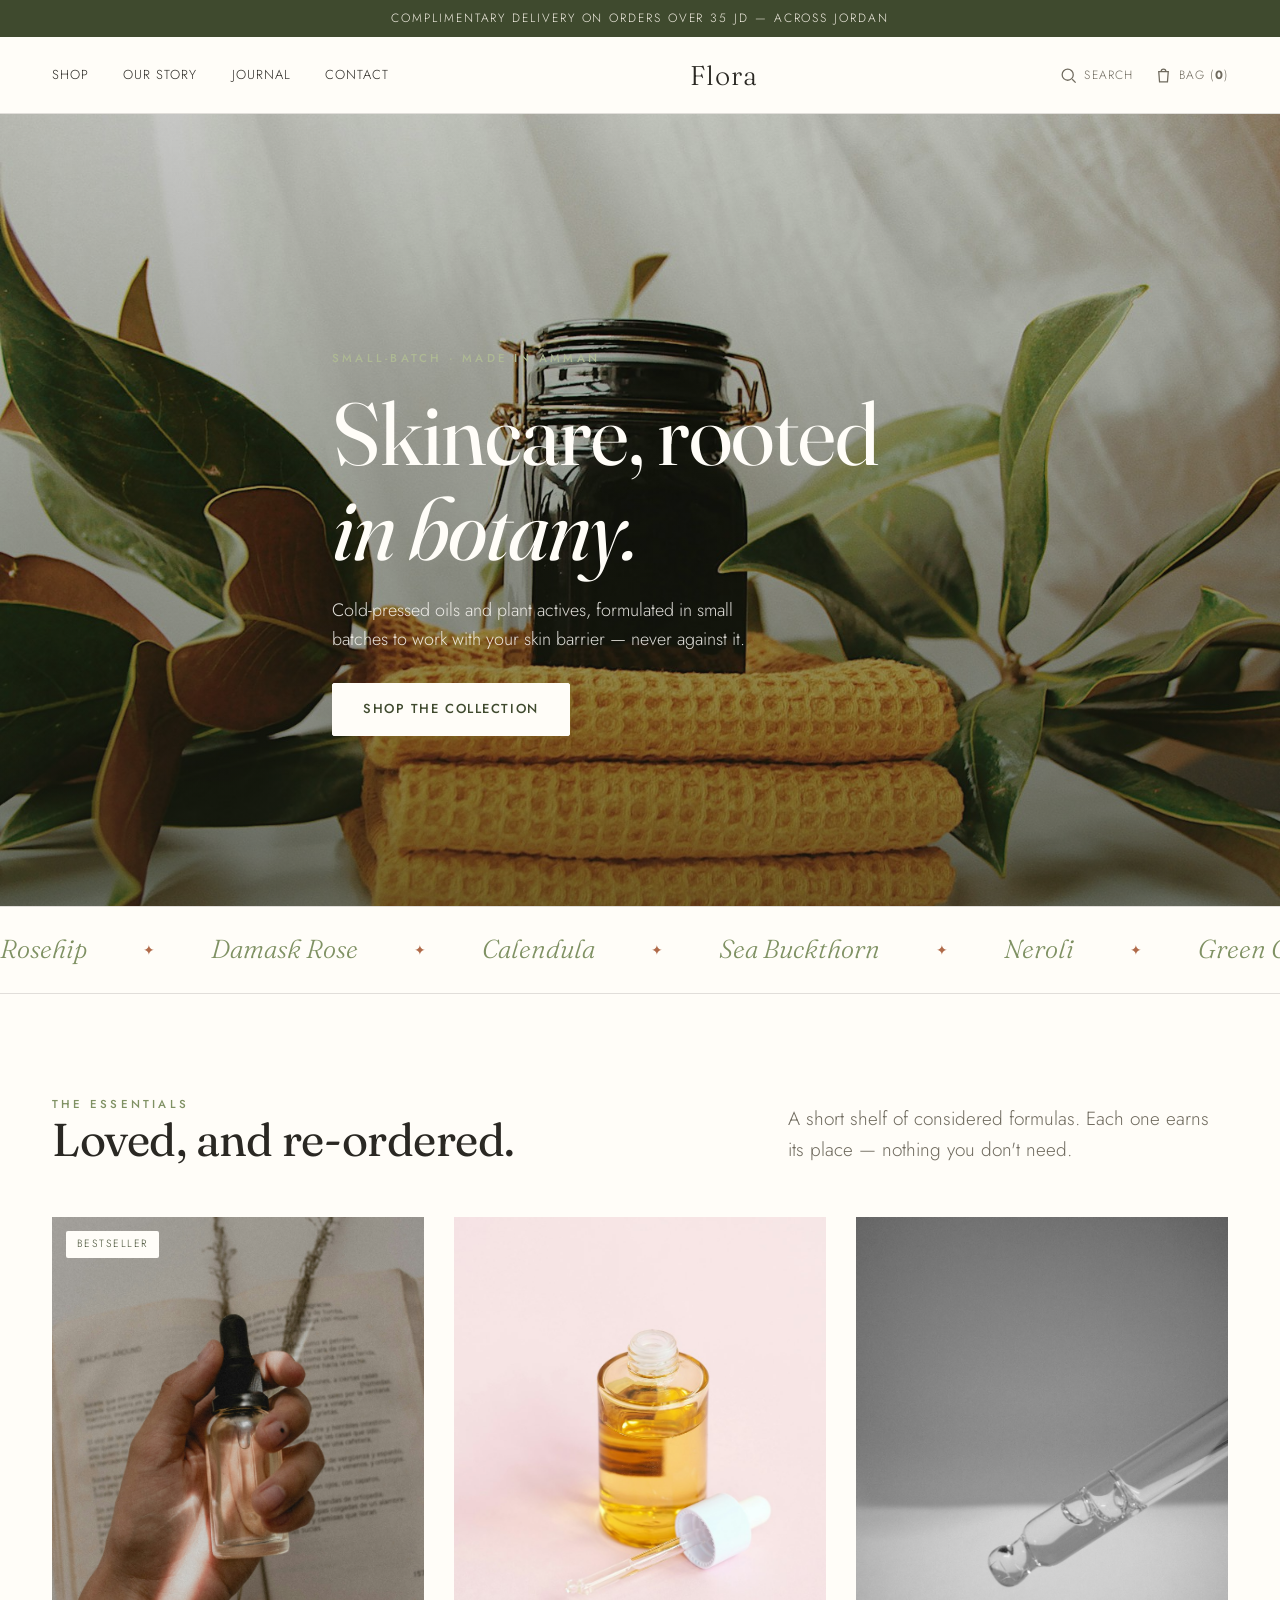
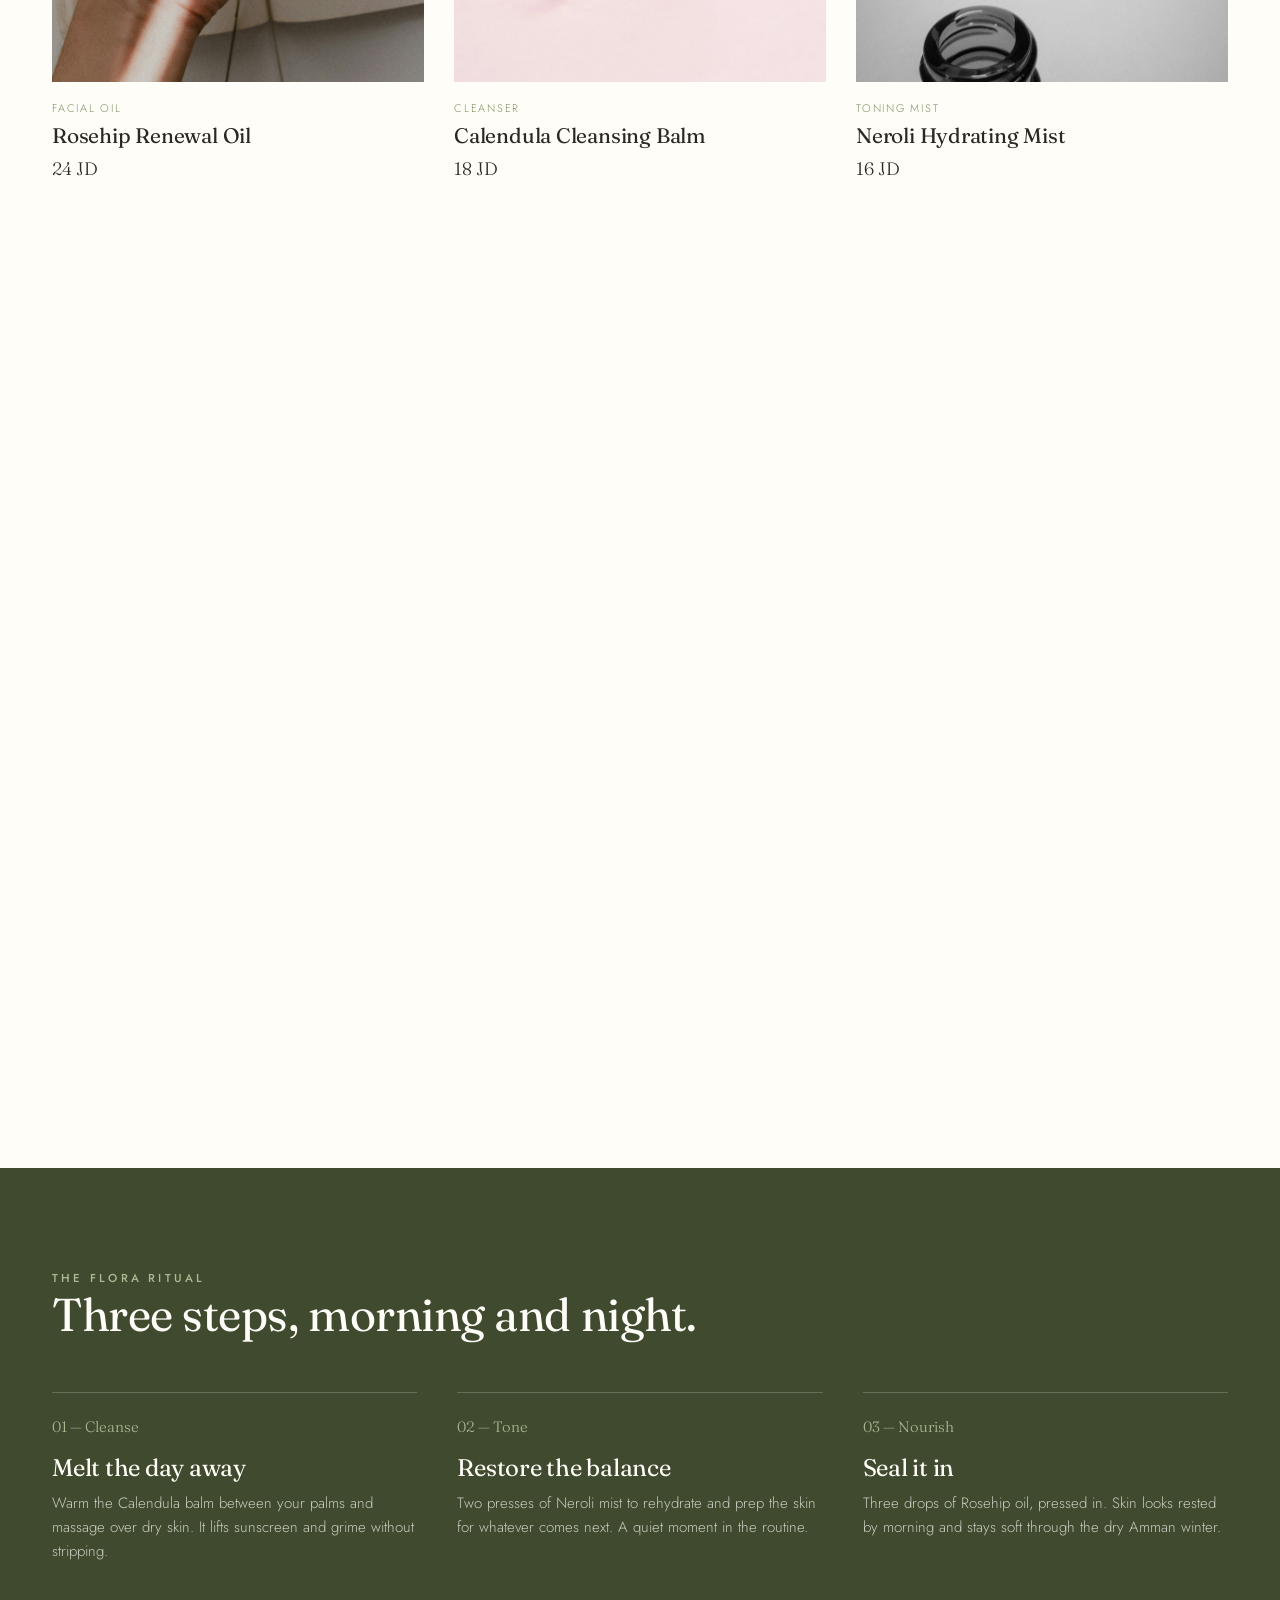
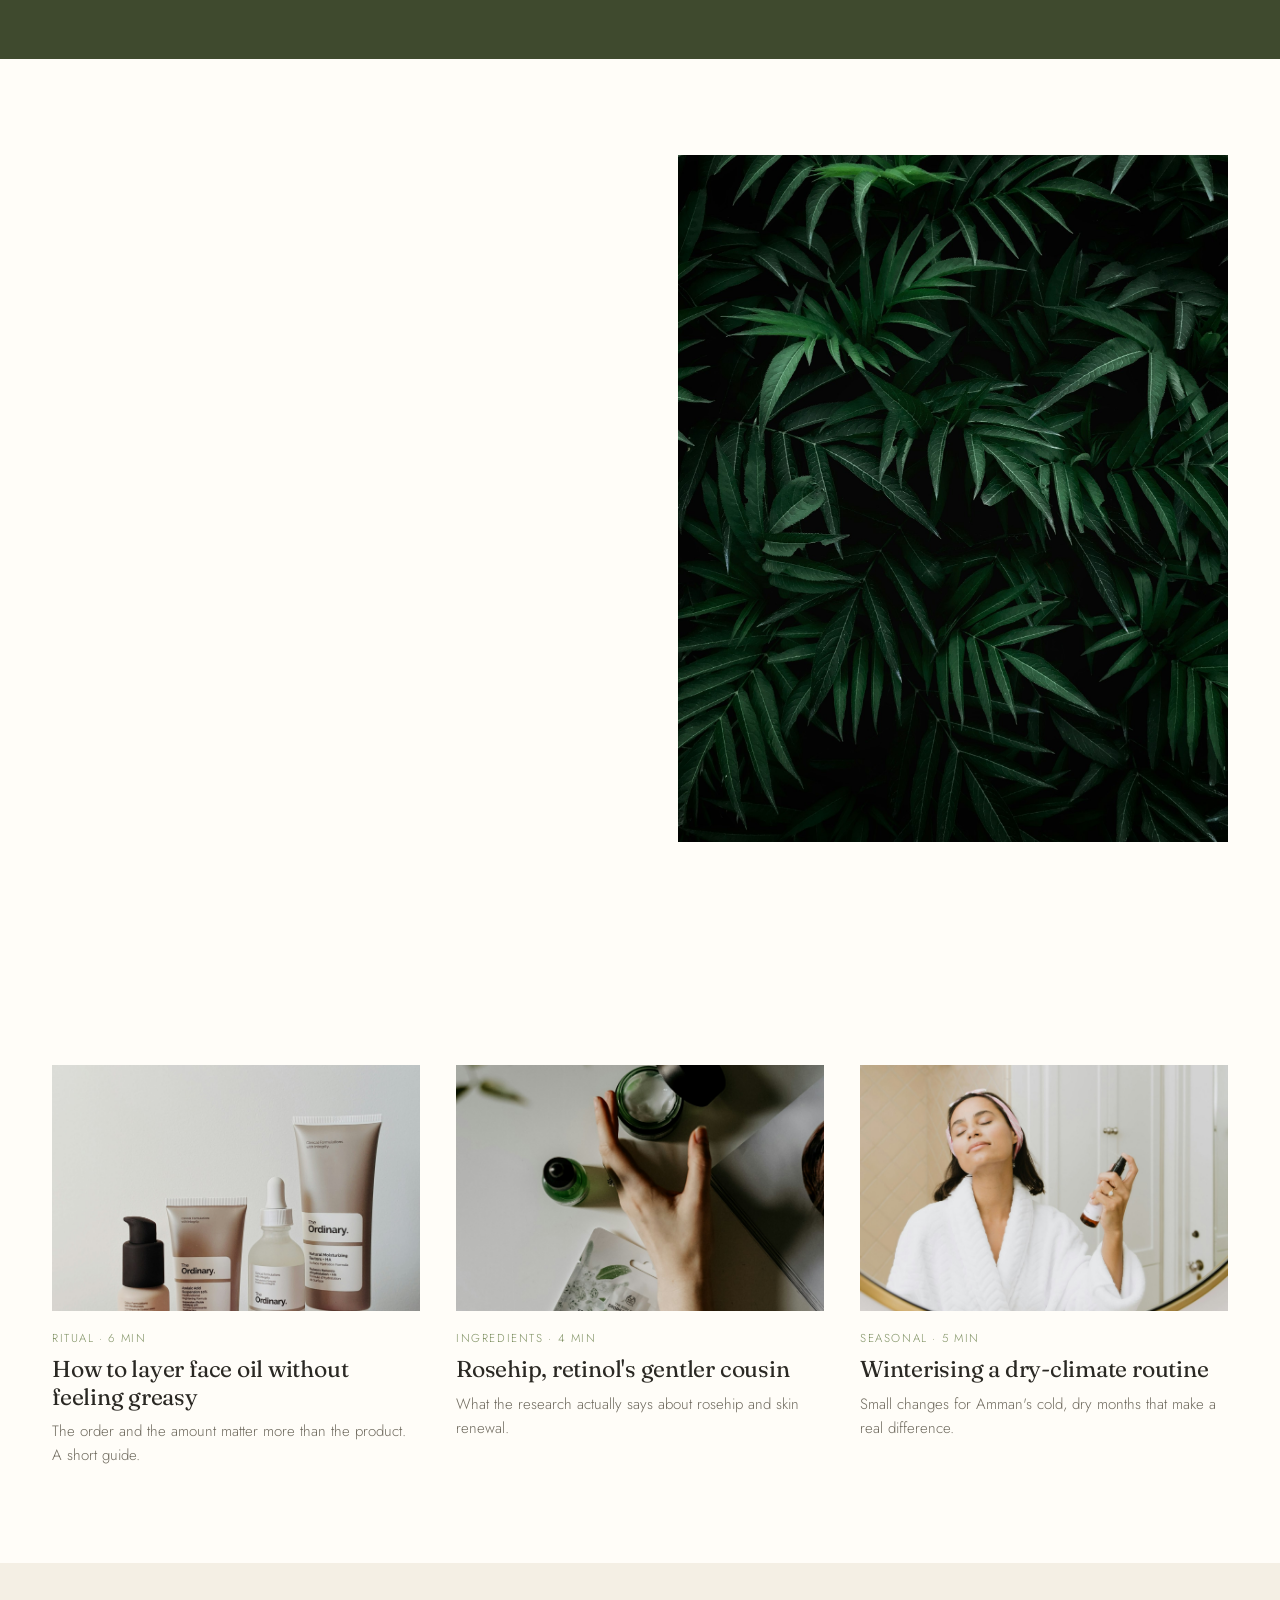
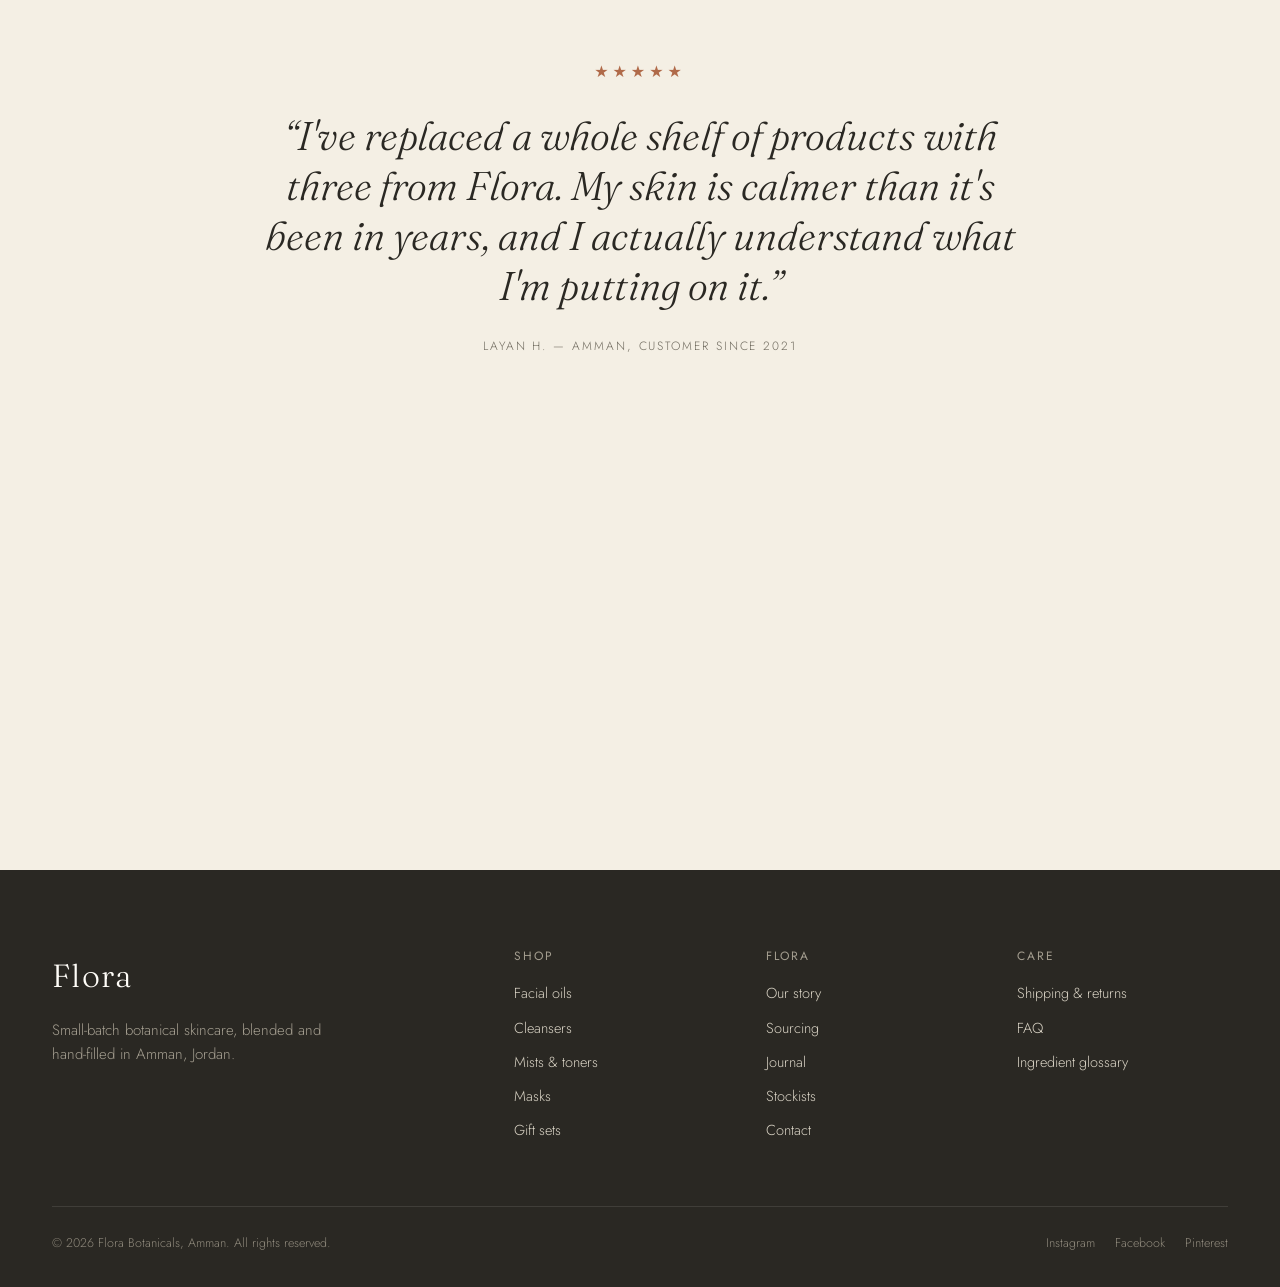
==== index.html @ 38a959c9 "Flora — botanical skincare storefront Home, shop, story, journal and contact. Static site, no build " ====
<!DOCTYPE html>
<html lang="en">
<head>
<meta charset="UTF-8">
<meta name="viewport" content="width=device-width, initial-scale=1.0">
<title>Flora — Botanical Skincare, Made in Amman</title>
<meta name="description" content="Flora is a small-batch botanical skincare house in Amman. Cold-pressed oils, plant actives, and formulas that respect the skin barrier.">
<meta property="og:title" content="Flora — Botanical Skincare">
<meta property="og:description" content="Small-batch botanical skincare, made in Amman.">
<meta property="og:image" content="assets/img/hero-1.jpg">
<meta name="theme-color" content="#3f4a2e">
<link rel="icon" href="assets/favicon.svg" type="image/svg+xml">
<link rel="preconnect" href="https://fonts.googleapis.com">
<link rel="preconnect" href="https://fonts.gstatic.com" crossorigin>
<link href="https://fonts.googleapis.com/css2?family=Fraunces:ital,opsz,wght@0,9..144,400;0,9..144,500;1,9..144,400&family=Jost:wght@300;400;500&display=swap" rel="stylesheet">
<link rel="stylesheet" href="assets/css/style.css">
</head>
<body>
<div class="topbar">Complimentary delivery on orders over 35 JD — across Jordan</div>
<header>
  <div class="wrap nav">
    <button class="burger" aria-label="Menu"><span></span><span></span><span></span></button>
    <nav class="nav-links">
      <a href="shop.html">Shop</a>
      <a href="story.html">Our Story</a>
      <a href="journal.html">Journal</a>
      <a href="contact.html">Contact</a>
    </nav>
    <a href="index.html" class="brand-word">Flora</a>
    <div class="nav-right">
      <span class="nav-icon"><svg viewBox="0 0 24 24" fill="none" stroke="currentColor" stroke-width="1.6"><circle cx="11" cy="11" r="7"/><path d="M21 21l-4.3-4.3"/></svg><span>Search</span></span>
      <a href="shop.html" class="nav-icon"><svg viewBox="0 0 24 24" fill="none" stroke="currentColor" stroke-width="1.6"><path d="M6 7h12l-1 13H7L6 7z"/><path d="M9 7a3 3 0 0 1 6 0"/></svg><span>Bag (<b data-cart-count>0</b>)</span></a>
    </div>
  </div>
</header>

<!-- HERO -->
<section class="hero">
  <div class="hero-bg"><img src="assets/img/hero-1.jpg" alt="Flora botanical skincare"></div>
  <div class="wrap hero-in">
    <span class="eyebrow">Small-batch · Made in Amman</span>
    <h1>Skincare, rooted <span class="serif-i">in botany.</span></h1>
    <p>Cold-pressed oils and plant actives, formulated in small batches to work with your skin barrier — never against it.</p>
    <a href="shop.html" class="btn">Shop the collection</a>
  </div>
</section>

<!-- INGREDIENT TICKER -->
<div class="ticker" aria-hidden="true">
  <div class="ticker-in">
    <span>Rosehip</span><span>Damask Rose</span><span>Calendula</span><span>Sea Buckthorn</span><span>Neroli</span><span>Green Clay</span><span>Prickly Pear</span>
    <span>Rosehip</span><span>Damask Rose</span><span>Calendula</span><span>Sea Buckthorn</span><span>Neroli</span><span>Green Clay</span><span>Prickly Pear</span>
  </div>
</div>

<!-- BESTSELLERS -->
<section>
  <div class="wrap">
    <div class="sec-head">
      <div>
        <span class="eyebrow" data-r>The essentials</span>
        <h2 data-r>Loved, and re-ordered.</h2>
      </div>
      <p class="lede" data-r>A short shelf of considered formulas. Each one earns its place — nothing you don't need.</p>
    </div>
    <div class="prod-grid">
      <article class="prod" data-cat="oils" data-r>
        <div class="prod-media"><span class="prod-tag">Bestseller</span><img src="assets/img/prod-1.jpg" alt="Rosehip Renewal Facial Oil"></div>
        <div class="prod-cat">Facial Oil</div>
        <h3>Rosehip Renewal Oil</h3>
        <div class="prod-foot"><span class="prod-price">24 JD</span><span class="prod-add" data-add>Add to bag</span></div>
      </article>
      <article class="prod" data-cat="cleansers" data-r>
        <div class="prod-media"><img src="assets/img/prod-2.jpg" alt="Calendula Cleansing Balm"></div>
        <div class="prod-cat">Cleanser</div>
        <h3>Calendula Cleansing Balm</h3>
        <div class="prod-foot"><span class="prod-price">18 JD</span><span class="prod-add" data-add>Add to bag</span></div>
      </article>
      <article class="prod" data-cat="mists" data-r>
        <div class="prod-media"><img src="assets/img/prod-3.jpg" alt="Neroli Hydrating Mist"></div>
        <div class="prod-cat">Toning Mist</div>
        <h3>Neroli Hydrating Mist</h3>
        <div class="prod-foot"><span class="prod-price">16 JD</span><span class="prod-add" data-add>Add to bag</span></div>
      </article>
    </div>
    <div style="text-align:center;margin-top:52px" data-r><a href="shop.html" class="btn btn-ghost">View all products</a></div>
  </div>
</section>

<!-- SPLIT: philosophy -->
<section style="padding-top:0">
  <div class="wrap split">
    <div class="split-media" data-r><img src="assets/img/botanical-1.jpg" alt="Botanical ingredients"></div>
    <div class="split-copy" data-r>
      <span class="eyebrow">Why Flora</span>
      <h2>Fewer ingredients, <span class="serif-i">chosen well.</span></h2>
      <p>We started Flora in a small studio in Jabal Al Weibdeh, frustrated by shelves of products that promised everything and respected nothing. Our formulas are short by design: cold-pressed carrier oils, botanical extracts, and actives at levels that actually do the work.</p>
      <p>Everything is blended in batches of a few hundred, hand-filled, and dated. No fillers, no synthetic fragrance, no claims we can't stand behind.</p>
      <a href="story.html" class="link-underline">Read our story</a>
    </div>
  </div>
</section>

<!-- RITUAL BAND -->
<section class="band">
  <div class="wrap">
    <div class="sec-head" style="margin-bottom:16px">
      <div><span class="eyebrow" data-r>The Flora ritual</span><h2 data-r style="color:var(--paper)">Three steps, morning and night.</h2></div>
    </div>
    <div class="steps">
      <div class="step" data-r><div class="num">01 — Cleanse</div><h3>Melt the day away</h3><p>Warm the Calendula balm between your palms and massage over dry skin. It lifts sunscreen and grime without stripping.</p></div>
      <div class="step" data-r><div class="num">02 — Tone</div><h3>Restore the balance</h3><p>Two presses of Neroli mist to rehydrate and prep the skin for whatever comes next. A quiet moment in the routine.</p></div>
      <div class="step" data-r><div class="num">03 — Nourish</div><h3>Seal it in</h3><p>Three drops of Rosehip oil, pressed in. Skin looks rested by morning and stays soft through the dry Amman winter.</p></div>
    </div>
  </div>
</section>

<!-- SPLIT reverse: sourcing -->
<section>
  <div class="wrap split reverse">
    <div class="split-media" data-r><img src="assets/img/botanical-2.jpg" alt="Sourcing botanicals"></div>
    <div class="split-copy" data-r>
      <span class="eyebrow">Sourcing</span>
      <h2>Grown close <span class="serif-i">to home.</span></h2>
      <p>Where we can, we source from the region — Damask rose distilled near the Jordan Valley, olive oil pressed an hour north, prickly pear from small growers we know by name. It travels less, and it shows in the freshness.</p>
      <p>What we can't grow here, we buy from suppliers who share their harvest dates and certificates. Traceability isn't a marketing line for us; it's how we keep quality honest.</p>
      <a href="story.html" class="link-underline">Our sourcing standards</a>
    </div>
  </div>
</section>

<!-- JOURNAL -->
<section style="padding-top:0">
  <div class="wrap">
    <div class="sec-head">
      <div><span class="eyebrow" data-r>Journal</span><h2 data-r>Notes on skin & season</h2></div>
      <a href="journal.html" class="link-underline" data-r>All journal entries</a>
    </div>
    <div class="jgrid">
      <a href="journal.html" class="jcard" data-r><div class="jmedia"><img src="assets/img/journal-1.jpg" alt=""></div><div class="jmeta">Ritual · 6 min</div><h3>How to layer face oil without feeling greasy</h3><p>The order and the amount matter more than the product. A short guide.</p></a>
      <a href="journal.html" class="jcard" data-r><div class="jmedia"><img src="assets/img/journal-2.jpg" alt=""></div><div class="jmeta">Ingredients · 4 min</div><h3>Rosehip, retinol's gentler cousin</h3><p>What the research actually says about rosehip and skin renewal.</p></a>
      <a href="journal.html" class="jcard" data-r><div class="jmedia"><img src="assets/img/journal-3.jpg" alt=""></div><div class="jmeta">Seasonal · 5 min</div><h3>Winterising a dry-climate routine</h3><p>Small changes for Amman's cold, dry months that make a real difference.</p></a>
    </div>
  </div>
</section>

<!-- TESTIMONIAL -->
<section class="band" style="background:var(--cream);color:var(--ink)">
  <div class="wrap quote">
    <div class="stars">★★★★★</div>
    <blockquote>“I've replaced a whole shelf of products with three from Flora. My skin is calmer than it's been in years, and I actually understand what I'm putting on it.”</blockquote>
    <cite>Layan H. — Amman, customer since 2021</cite>
  </div>
</section>

<!-- NEWSLETTER -->
<section class="news">
  <div class="wrap">
    <span class="eyebrow" data-r>The list</span>
    <h2 data-r>Ten percent off your first order</h2>
    <p data-r>Join for early access to new batches, seasonal notes, and the occasional restock alert. No noise.</p>
    <form data-form data-r>
      <input type="email" placeholder="Your email address" required>
      <button class="btn" type="submit">Subscribe</button>
      <p data-note style="display:none;color:var(--sage);width:100%;margin-top:12px">Thank you — your code is on its way.</p>
    </form>
  </div>
</section>

<footer>
  <div class="wrap">
    <div class="foot-top">
      <div class="foot-brand">
        <span class="brand-word">Flora</span>
        <p>Small-batch botanical skincare, blended and hand-filled in Amman, Jordan.</p>
      </div>
      <div class="foot-col">
        <h4>Shop</h4>
        <a href="shop.html">Facial oils</a><a href="shop.html">Cleansers</a><a href="shop.html">Mists & toners</a><a href="shop.html">Masks</a><a href="shop.html">Gift sets</a>
      </div>
      <div class="foot-col">
        <h4>Flora</h4>
        <a href="story.html">Our story</a><a href="story.html">Sourcing</a><a href="journal.html">Journal</a><a href="contact.html">Stockists</a><a href="contact.html">Contact</a>
      </div>
      <div class="foot-col">
        <h4>Care</h4>
        <a href="contact.html">Shipping & returns</a><a href="contact.html">FAQ</a><a href="contact.html">Ingredient glossary</a>
      </div>
    </div>
    <div class="foot-bottom">
      <span>© <span data-year>2026</span> Flora Botanicals, Amman. All rights reserved.</span>
      <div class="socials"><a href="#">Instagram</a><a href="#">Facebook</a><a href="#">Pinterest</a></div>
    </div>
  </div>
</footer>
<script src="assets/js/main.js"></script>
</body>
</html>
---- assets/css/style.css ----
/* Flora — botanical skincare. Design system. */
:root{
  --paper:#fffdf8; --cream:#f4efe4; --sand:#ece4d3;
  --olive:#3f4a2e; --sage:#7f9163; --sage-soft:#aeb994;
  --clay:#b06a49; --ink:#2a2823; --muted:#6f6a5e; --line:rgba(42,40,35,.14);
  --serif:"Fraunces",Georgia,serif; --sans:"Jost",system-ui,sans-serif;
  --wrap:1240px; --ease:cubic-bezier(.22,1,.36,1);
}
*{margin:0;padding:0;box-sizing:border-box}
html{scroll-behavior:smooth}
body{font-family:var(--sans);background:var(--paper);color:var(--ink);line-height:1.6;font-weight:300;-webkit-font-smoothing:antialiased}
img{display:block;max-width:100%}
a{color:inherit;text-decoration:none}
.wrap{max-width:var(--wrap);margin:0 auto;padding:0 32px}
h1,h2,h3,h4{font-family:var(--serif);font-weight:400;line-height:1.08;letter-spacing:-.01em}
.serif-i{font-style:italic}
.eyebrow{font-family:var(--sans);font-size:11.5px;letter-spacing:.28em;text-transform:uppercase;color:var(--sage);font-weight:500}
.lede{font-size:19px;color:var(--muted);font-weight:300;max-width:56ch}

/* buttons */
.btn{display:inline-flex;align-items:center;gap:9px;font-family:var(--sans);font-size:13px;letter-spacing:.12em;text-transform:uppercase;font-weight:500;padding:15px 30px;border-radius:2px;border:1px solid var(--olive);background:var(--olive);color:var(--paper);cursor:pointer;transition:.4s var(--ease)}
.btn:hover{background:transparent;color:var(--olive)}
.btn-ghost{background:transparent;color:var(--olive)}
.btn-ghost:hover{background:var(--olive);color:var(--paper)}
.link-underline{position:relative;font-size:13px;letter-spacing:.1em;text-transform:uppercase;padding-bottom:3px}
.link-underline::after{content:"";position:absolute;left:0;bottom:0;width:100%;height:1px;background:currentColor;transform:scaleX(0);transform-origin:right;transition:transform .4s var(--ease)}
.link-underline:hover::after{transform:scaleX(1);transform-origin:left}

/* announcement + header */
.topbar{background:var(--olive);color:var(--cream);text-align:center;font-size:12px;letter-spacing:.16em;text-transform:uppercase;padding:9px 16px}
header{position:sticky;top:0;z-index:50;background:rgba(255,253,248,.9);backdrop-filter:blur(10px);border-bottom:1px solid var(--line)}
.nav{display:flex;align-items:center;justify-content:space-between;height:76px}
.nav-links{display:flex;gap:34px}
.nav-links a{font-size:13px;letter-spacing:.08em;text-transform:uppercase;color:var(--ink);position:relative;padding:4px 0}
.nav-links a::after{content:"";position:absolute;left:0;bottom:-2px;width:100%;height:1px;background:var(--olive);transform:scaleX(0);transform-origin:right;transition:transform .35s var(--ease)}
.nav-links a:hover::after,.nav-links a.active::after{transform:scaleX(1);transform-origin:left}
.brand-word{font-family:var(--serif);font-size:27px;letter-spacing:.04em}
.nav-right{display:flex;align-items:center;gap:20px}
.nav-icon{display:flex;align-items:center;gap:6px;font-size:12px;letter-spacing:.1em;text-transform:uppercase;color:var(--muted)}
.nav-icon svg{width:19px;height:19px}
.burger{display:none;flex-direction:column;gap:5px;background:none;border:none;cursor:pointer;padding:6px}
.burger span{width:24px;height:1.5px;background:var(--ink);transition:.3s}

/* hero */
.hero{position:relative;min-height:88vh;display:flex;align-items:flex-end;overflow:hidden}
.hero-bg{position:absolute;inset:0}
.hero-bg img{width:100%;height:100%;object-fit:cover}
.hero-bg::after{content:"";position:absolute;inset:0;background:linear-gradient(180deg,rgba(30,34,20,.15),rgba(30,34,20,.55))}
.hero-in{position:relative;z-index:2;color:var(--paper);padding-bottom:74px;max-width:680px}
.hero-in .eyebrow{color:var(--sage-soft)}
.hero h1{font-size:clamp(46px,7vw,88px);color:var(--paper);margin:16px 0 20px}
.hero p{font-size:18px;color:rgba(255,253,248,.86);max-width:46ch;margin-bottom:30px;font-weight:300}
.hero .btn{border-color:var(--paper);background:var(--paper);color:var(--olive)}
.hero .btn:hover{background:transparent;color:var(--paper)}

/* section frame */
section{padding:96px 0}
.sec-head{display:flex;justify-content:space-between;align-items:flex-end;gap:24px;margin-bottom:52px;flex-wrap:wrap}
.sec-head h2{font-size:clamp(30px,4vw,46px)}
.sec-head p{max-width:40ch}

/* product grid */
.prod-grid{display:grid;grid-template-columns:repeat(3,1fr);gap:34px 30px}
.prod{cursor:pointer}
.prod-media{position:relative;aspect-ratio:4/5;overflow:hidden;background:var(--cream);margin-bottom:18px}
.prod-media img{width:100%;height:100%;object-fit:cover;transition:transform 1.1s var(--ease)}
.prod:hover .prod-media img{transform:scale(1.06)}
.prod-tag{position:absolute;top:14px;left:14px;background:var(--paper);color:var(--olive);font-size:10.5px;letter-spacing:.14em;text-transform:uppercase;padding:5px 11px;border-radius:2px}
.prod-cat{font-size:11px;letter-spacing:.16em;text-transform:uppercase;color:var(--sage);margin-bottom:6px}
.prod h3{font-size:21px;margin-bottom:4px}
.prod-foot{display:flex;justify-content:space-between;align-items:center;margin-top:9px}
.prod-price{font-family:var(--serif);font-size:18px}
.prod-add{font-size:11.5px;letter-spacing:.12em;text-transform:uppercase;color:var(--olive);border-bottom:1px solid var(--olive);padding-bottom:2px;opacity:0;transform:translateY(4px);transition:.4s var(--ease)}
.prod:hover .prod-add{opacity:1;transform:none}

/* split feature */
.split{display:grid;grid-template-columns:1fr 1fr;align-items:center;gap:76px}
.split.reverse .split-media{order:2}
.split-media{aspect-ratio:4/5;overflow:hidden;background:var(--cream)}
.split-media img{width:100%;height:100%;object-fit:cover}
.split-copy h2{font-size:clamp(30px,4vw,48px);margin:18px 0 22px}
.split-copy p{color:var(--muted);margin-bottom:18px}
.split-copy .btn{margin-top:14px}

/* ritual band */
.band{background:var(--olive);color:var(--cream)}
.band .eyebrow{color:var(--sage-soft)}
.steps{display:grid;grid-template-columns:repeat(3,1fr);gap:40px;margin-top:52px}
.step{border-top:1px solid rgba(255,253,248,.2);padding-top:22px}
.step .num{font-family:var(--serif);font-size:15px;color:var(--sage-soft);margin-bottom:16px}
.step h3{font-size:24px;color:var(--paper);margin-bottom:10px}
.step p{color:rgba(255,253,248,.72);font-size:15px}

/* ingredient marquee */
.ticker{border-top:1px solid var(--line);border-bottom:1px solid var(--line);overflow:hidden;padding:22px 0}
.ticker-in{display:flex;gap:56px;white-space:nowrap;animation:scroll 34s linear infinite;width:max-content}
.ticker span{font-family:var(--serif);font-size:26px;font-style:italic;color:var(--sage);display:inline-flex;align-items:center;gap:56px}
.ticker span::after{content:"✦";color:var(--clay);font-style:normal;font-size:14px}
@keyframes scroll{to{transform:translateX(-50%)}}

/* journal */
.jgrid{display:grid;grid-template-columns:repeat(3,1fr);gap:36px}
.jcard .jmedia{aspect-ratio:3/2;overflow:hidden;margin-bottom:18px;background:var(--cream)}
.jcard .jmedia img{width:100%;height:100%;object-fit:cover;transition:transform 1s var(--ease)}
.jcard:hover .jmedia img{transform:scale(1.05)}
.jcard .jmeta{font-size:11.5px;letter-spacing:.14em;text-transform:uppercase;color:var(--sage);margin-bottom:9px}
.jcard h3{font-size:23px;line-height:1.2;margin-bottom:8px}
.jcard p{color:var(--muted);font-size:15px}

/* testimonial */
.quote{text-align:center;max-width:840px;margin:0 auto}
.quote .stars{color:var(--clay);letter-spacing:4px;margin-bottom:26px}
.quote blockquote{font-family:var(--serif);font-size:clamp(26px,3.4vw,40px);line-height:1.25;font-style:italic}
.quote cite{display:block;margin-top:26px;font-style:normal;font-size:12px;letter-spacing:.16em;text-transform:uppercase;color:var(--muted)}

/* newsletter */
.news{background:var(--cream);text-align:center}
.news h2{font-size:clamp(30px,4vw,46px);margin-bottom:14px}
.news p{color:var(--muted);max-width:44ch;margin:0 auto 30px}
.news form{display:flex;max-width:460px;margin:0 auto;gap:10px}
.news input{flex:1;padding:15px 18px;border:1px solid var(--line);background:var(--paper);font:inherit;font-size:15px}
.news input:focus{outline:none;border-color:var(--olive)}

/* footer */
footer{background:var(--ink);color:#d8d2c4;padding:80px 0 34px}
.foot-top{display:grid;grid-template-columns:2fr 1fr 1fr 1fr;gap:40px;padding-bottom:54px;border-bottom:1px solid rgba(255,255,255,.1)}
.foot-brand .brand-word{color:var(--paper);font-size:32px}
.foot-brand p{color:#a49e90;margin-top:16px;max-width:34ch;font-size:15px}
.foot-col h4{font-family:var(--sans);font-size:12px;letter-spacing:.16em;text-transform:uppercase;color:#a49e90;margin-bottom:18px}
.foot-col a{display:block;color:#d8d2c4;font-size:14.5px;margin-bottom:11px;transition:.3s}
.foot-col a:hover{color:var(--sage-soft)}
.foot-bottom{display:flex;justify-content:space-between;align-items:center;padding-top:26px;font-size:12.5px;color:#8f897c;flex-wrap:wrap;gap:12px}
.foot-bottom .socials{display:flex;gap:20px}

/* page hero (inner) */
.page-hero{background:var(--cream);padding:64px 0 58px;text-align:center}
.page-hero h1{font-size:clamp(38px,5vw,64px);margin:14px 0 12px}
.page-hero p{color:var(--muted);max-width:52ch;margin:0 auto}

/* shop toolbar */
.shop-bar{display:flex;justify-content:space-between;align-items:center;margin-bottom:46px;flex-wrap:wrap;gap:18px}
.filters{display:flex;gap:8px;flex-wrap:wrap}
.filters button{font-family:var(--sans);font-size:12px;letter-spacing:.1em;text-transform:uppercase;padding:9px 18px;border:1px solid var(--line);background:transparent;color:var(--muted);cursor:pointer;border-radius:2px;transition:.3s}
.filters button.on,.filters button:hover{background:var(--olive);color:var(--paper);border-color:var(--olive)}
.sort{font-size:13px;color:var(--muted)}

/* reveal */
[data-r]{opacity:0;transform:translateY(22px);transition:opacity .8s var(--ease),transform .8s var(--ease)}
[data-r].in{opacity:1;transform:none}

/* forms / contact */
.cgrid{display:grid;grid-template-columns:1fr 1fr;gap:70px}
.field{margin-bottom:20px}
.field label{display:block;font-size:12px;letter-spacing:.12em;text-transform:uppercase;color:var(--muted);margin-bottom:8px}
.field input,.field textarea,.field select{width:100%;padding:13px 15px;border:1px solid var(--line);background:var(--paper);font:inherit;font-size:15px;color:var(--ink)}
.field input:focus,.field textarea:focus{outline:none;border-color:var(--olive)}
.info-row{display:flex;gap:14px;margin-bottom:26px}
.info-row svg{width:20px;height:20px;color:var(--sage);flex:none;margin-top:3px}
.info-row h4{font-family:var(--sans);font-size:13px;letter-spacing:.1em;text-transform:uppercase;margin-bottom:5px}
.info-row p{color:var(--muted);font-size:15px}

@media(max-width:1000px){
  .prod-grid,.jgrid,.steps{grid-template-columns:repeat(2,1fr)}
  .split,.cgrid{grid-template-columns:1fr;gap:40px}
  .split.reverse .split-media{order:0}
  .foot-top{grid-template-columns:1fr 1fr}
}
@media(max-width:640px){
  .wrap{padding:0 20px}
  .nav-links,.nav-icon span{display:none}
  .burger{display:flex}
  section{padding:64px 0}
  .prod-grid,.jgrid,.steps,.foot-top{grid-template-columns:1fr}
  .news form{flex-direction:column}
  .mobile-open .nav-links{display:flex;position:absolute;top:76px;left:0;right:0;flex-direction:column;background:var(--paper);padding:24px 20px;gap:18px;border-bottom:1px solid var(--line)}
}
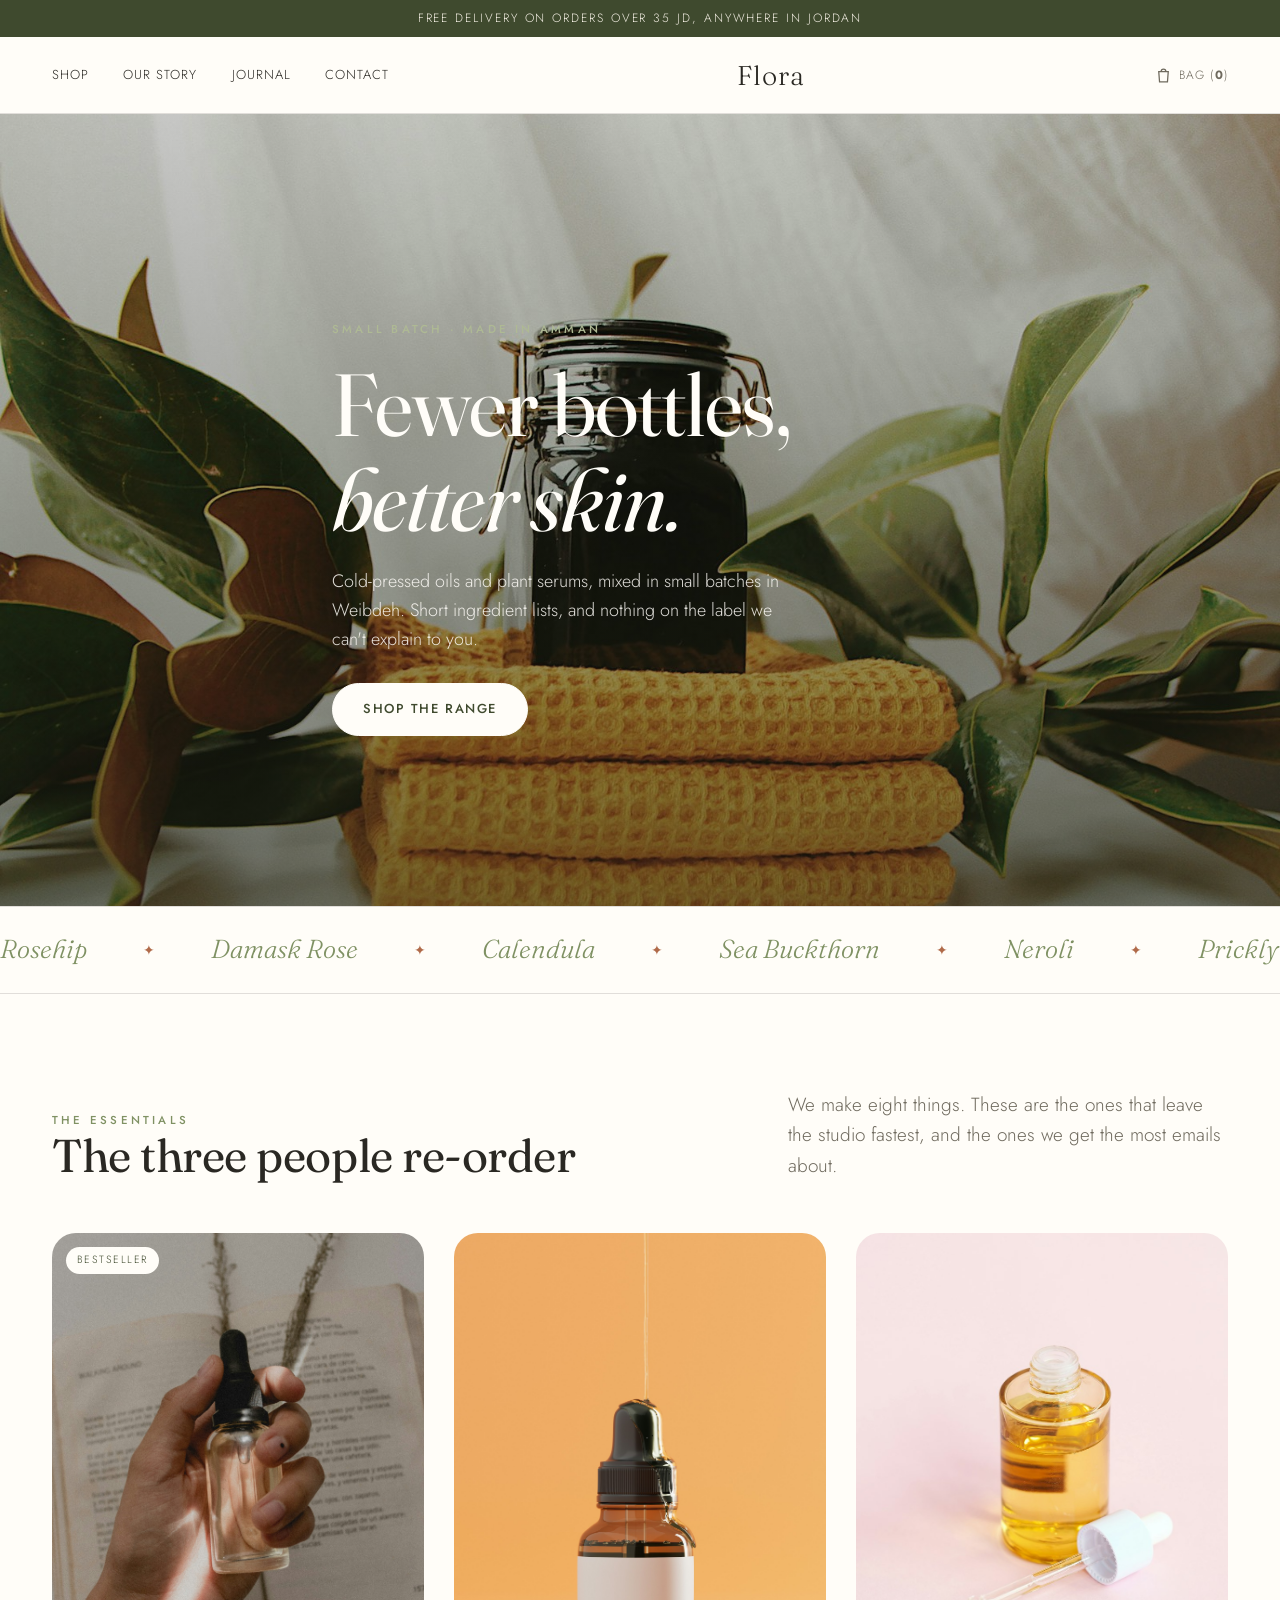
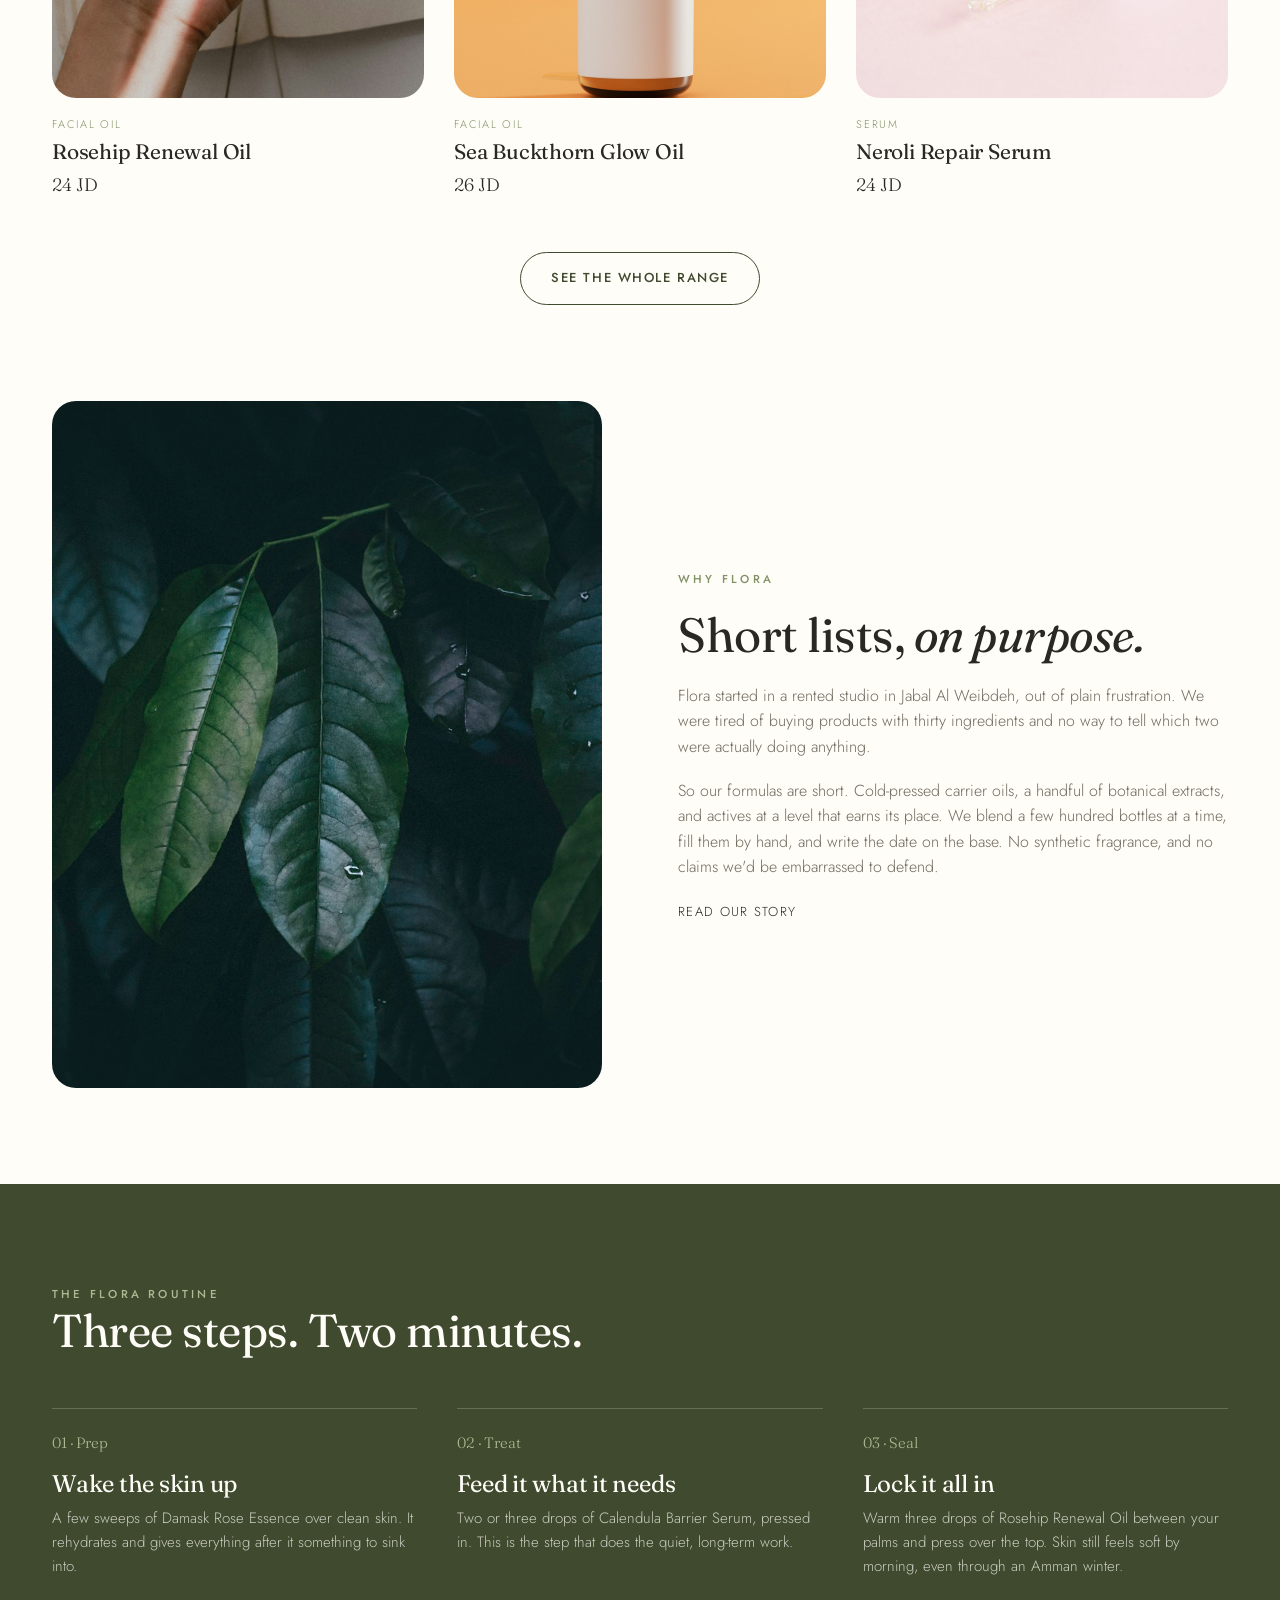
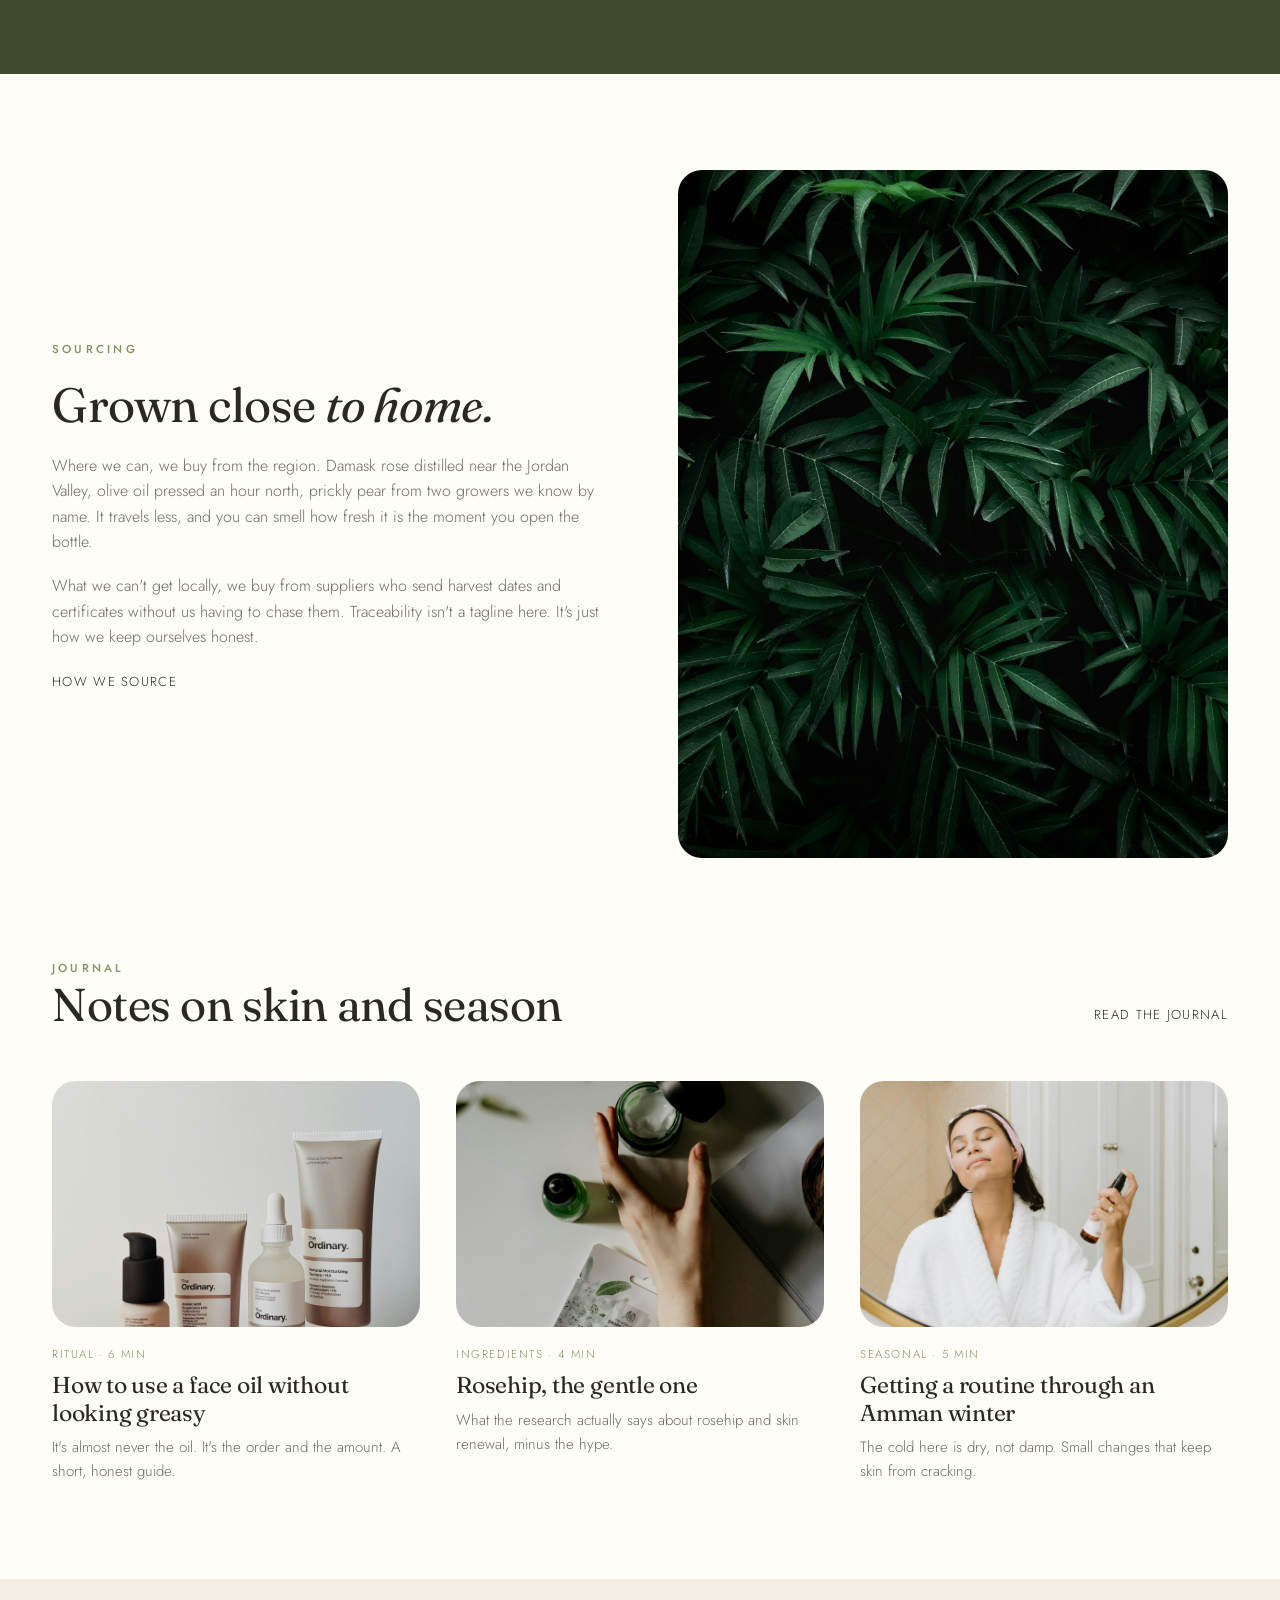
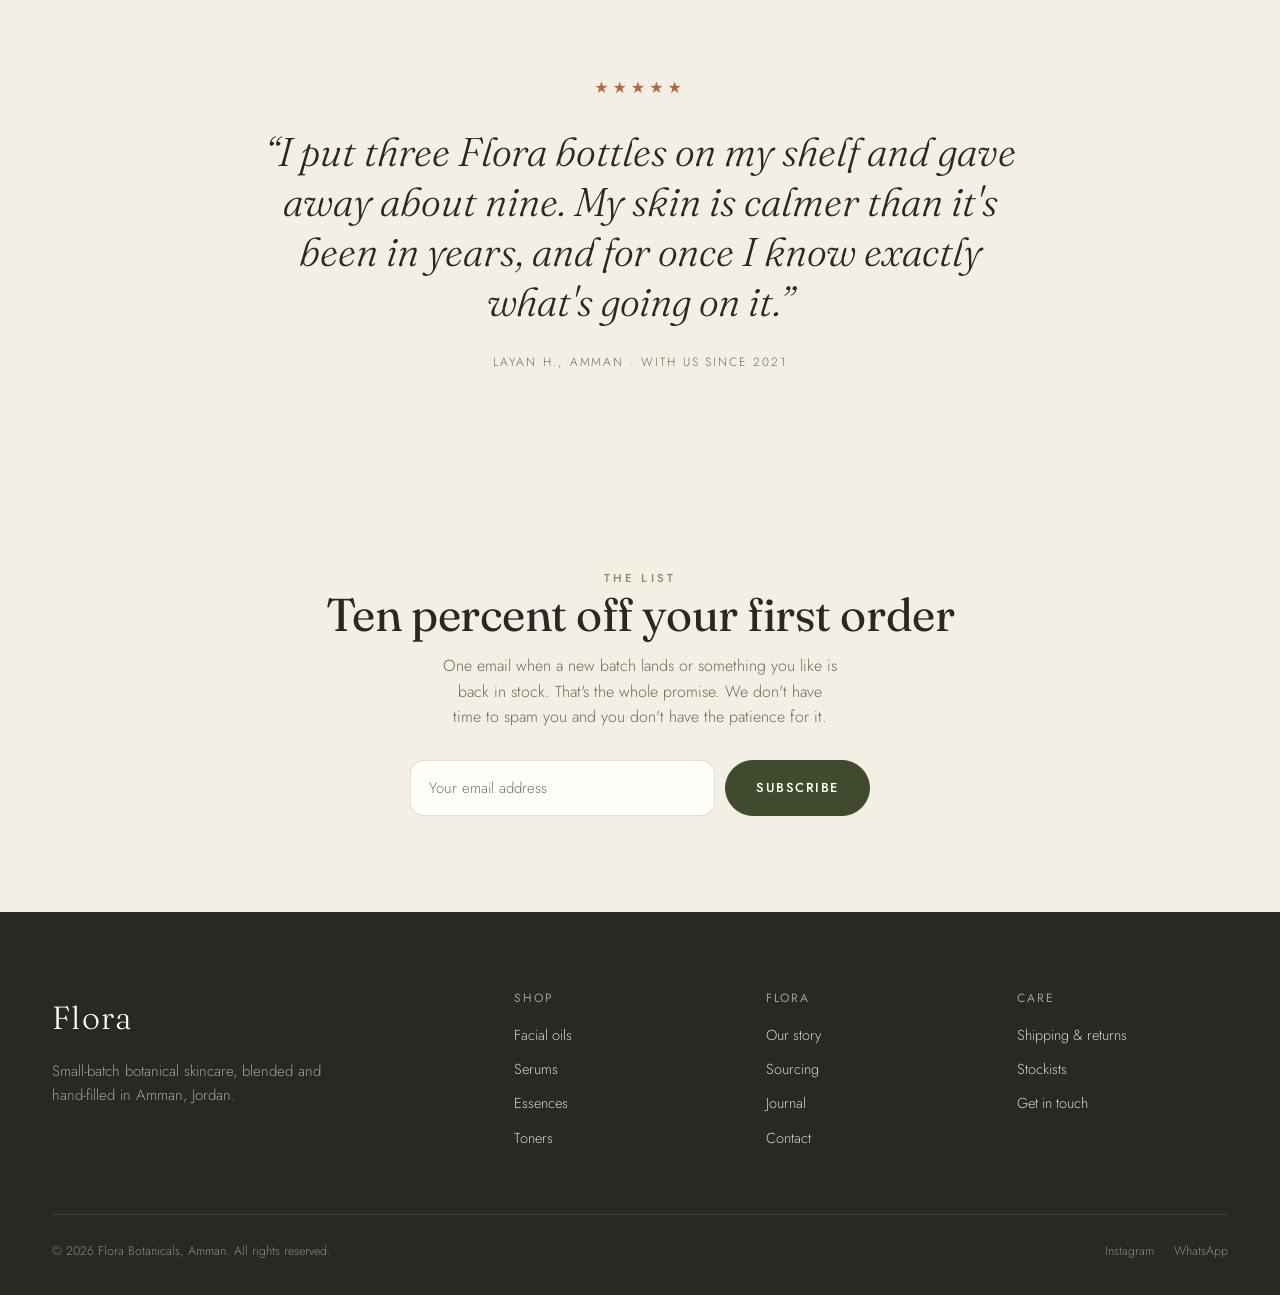
==== commit 958a98ed: "Rewrite copy in a human voice; fix product images and dead links - Rewrite all page copy away from t" ====
--- a/index.html
+++ b/index.html
@@ -3,9 +3,9 @@
 <head>
 <meta charset="UTF-8">
 <meta name="viewport" content="width=device-width, initial-scale=1.0">
-<title>Flora — Botanical Skincare, Made in Amman</title>
-<meta name="description" content="Flora is a small-batch botanical skincare house in Amman. Cold-pressed oils, plant actives, and formulas that respect the skin barrier.">
-<meta property="og:title" content="Flora — Botanical Skincare">
+<title>Flora - Botanical Skincare, Made in Amman</title>
+<meta name="description" content="Flora is a small-batch botanical skincare house in Amman. Cold-pressed oils, plant serums and toners, made a few hundred bottles at a time.">
+<meta property="og:title" content="Flora - Botanical Skincare">
 <meta property="og:description" content="Small-batch botanical skincare, made in Amman.">
 <meta property="og:image" content="assets/img/hero-1.jpg">
 <meta name="theme-color" content="#3f4a2e">
@@ -16,7 +16,7 @@
 <link rel="stylesheet" href="assets/css/style.css">
 </head>
 <body>
-<div class="topbar">Complimentary delivery on orders over 35 JD — across Jordan</div>
+<div class="topbar">Free delivery on orders over 35 JD, anywhere in Jordan</div>
 <header>
   <div class="wrap nav">
     <button class="burger" aria-label="Menu"><span></span><span></span><span></span></button>
@@ -28,7 +28,6 @@
     </nav>
     <a href="index.html" class="brand-word">Flora</a>
     <div class="nav-right">
-      <span class="nav-icon"><svg viewBox="0 0 24 24" fill="none" stroke="currentColor" stroke-width="1.6"><circle cx="11" cy="11" r="7"/><path d="M21 21l-4.3-4.3"/></svg><span>Search</span></span>
       <a href="shop.html" class="nav-icon"><svg viewBox="0 0 24 24" fill="none" stroke="currentColor" stroke-width="1.6"><path d="M6 7h12l-1 13H7L6 7z"/><path d="M9 7a3 3 0 0 1 6 0"/></svg><span>Bag (<b data-cart-count>0</b>)</span></a>
     </div>
   </div>
@@ -36,20 +35,20 @@
 
 <!-- HERO -->
 <section class="hero">
-  <div class="hero-bg"><img src="assets/img/hero-1.jpg" alt="Flora botanical skincare"></div>
+  <div class="hero-bg"><img src="assets/img/hero-1.jpg" alt="A hand holding a Flora facial oil"></div>
   <div class="wrap hero-in">
-    <span class="eyebrow">Small-batch · Made in Amman</span>
-    <h1>Skincare, rooted <span class="serif-i">in botany.</span></h1>
-    <p>Cold-pressed oils and plant actives, formulated in small batches to work with your skin barrier — never against it.</p>
-    <a href="shop.html" class="btn">Shop the collection</a>
+    <span class="eyebrow">Small batch · Made in Amman</span>
+    <h1>Fewer bottles, <span class="serif-i">better skin.</span></h1>
+    <p>Cold-pressed oils and plant serums, mixed in small batches in Weibdeh. Short ingredient lists, and nothing on the label we can't explain to you.</p>
+    <a href="shop.html" class="btn">Shop the range</a>
   </div>
 </section>
 
 <!-- INGREDIENT TICKER -->
 <div class="ticker" aria-hidden="true">
   <div class="ticker-in">
-    <span>Rosehip</span><span>Damask Rose</span><span>Calendula</span><span>Sea Buckthorn</span><span>Neroli</span><span>Green Clay</span><span>Prickly Pear</span>
-    <span>Rosehip</span><span>Damask Rose</span><span>Calendula</span><span>Sea Buckthorn</span><span>Neroli</span><span>Green Clay</span><span>Prickly Pear</span>
+    <span>Rosehip</span><span>Damask Rose</span><span>Calendula</span><span>Sea Buckthorn</span><span>Neroli</span><span>Prickly Pear</span><span>Chamomile</span>
+    <span>Rosehip</span><span>Damask Rose</span><span>Calendula</span><span>Sea Buckthorn</span><span>Neroli</span><span>Prickly Pear</span><span>Chamomile</span>
   </div>
 </div>
 
@@ -59,43 +58,43 @@
     <div class="sec-head">
       <div>
         <span class="eyebrow" data-r>The essentials</span>
-        <h2 data-r>Loved, and re-ordered.</h2>
+        <h2 data-r>The three people re-order</h2>
       </div>
-      <p class="lede" data-r>A short shelf of considered formulas. Each one earns its place — nothing you don't need.</p>
+      <p class="lede" data-r>We make eight things. These are the ones that leave the studio fastest, and the ones we get the most emails about.</p>
     </div>
     <div class="prod-grid">
       <article class="prod" data-cat="oils" data-r>
-        <div class="prod-media"><span class="prod-tag">Bestseller</span><img src="assets/img/prod-1.jpg" alt="Rosehip Renewal Facial Oil"></div>
+        <div class="prod-media"><span class="prod-tag">Bestseller</span><img src="assets/img/prod-1.jpg" alt="Rosehip Renewal Oil in a glass dropper bottle"></div>
         <div class="prod-cat">Facial Oil</div>
         <h3>Rosehip Renewal Oil</h3>
         <div class="prod-foot"><span class="prod-price">24 JD</span><span class="prod-add" data-add>Add to bag</span></div>
       </article>
-      <article class="prod" data-cat="cleansers" data-r>
-        <div class="prod-media"><img src="assets/img/prod-2.jpg" alt="Calendula Cleansing Balm"></div>
-        <div class="prod-cat">Cleanser</div>
-        <h3>Calendula Cleansing Balm</h3>
-        <div class="prod-foot"><span class="prod-price">18 JD</span><span class="prod-add" data-add>Add to bag</span></div>
+      <article class="prod" data-cat="oils" data-r>
+        <div class="prod-media"><img src="assets/img/prod-4.jpg" alt="Sea Buckthorn Glow Oil in an amber dropper bottle"></div>
+        <div class="prod-cat">Facial Oil</div>
+        <h3>Sea Buckthorn Glow Oil</h3>
+        <div class="prod-foot"><span class="prod-price">26 JD</span><span class="prod-add" data-add>Add to bag</span></div>
       </article>
-      <article class="prod" data-cat="mists" data-r>
-        <div class="prod-media"><img src="assets/img/prod-3.jpg" alt="Neroli Hydrating Mist"></div>
-        <div class="prod-cat">Toning Mist</div>
-        <h3>Neroli Hydrating Mist</h3>
-        <div class="prod-foot"><span class="prod-price">16 JD</span><span class="prod-add" data-add>Add to bag</span></div>
+      <article class="prod" data-cat="serums" data-r>
+        <div class="prod-media"><img src="assets/img/prod-2.jpg" alt="Neroli Repair Serum in a glass dropper bottle"></div>
+        <div class="prod-cat">Serum</div>
+        <h3>Neroli Repair Serum</h3>
+        <div class="prod-foot"><span class="prod-price">24 JD</span><span class="prod-add" data-add>Add to bag</span></div>
       </article>
     </div>
-    <div style="text-align:center;margin-top:52px" data-r><a href="shop.html" class="btn btn-ghost">View all products</a></div>
+    <div style="text-align:center;margin-top:52px" data-r><a href="shop.html" class="btn btn-ghost">See the whole range</a></div>
   </div>
 </section>
 
 <!-- SPLIT: philosophy -->
 <section style="padding-top:0">
   <div class="wrap split">
-    <div class="split-media" data-r><img src="assets/img/botanical-1.jpg" alt="Botanical ingredients"></div>
+    <div class="split-media" data-r><img src="assets/img/botanical-1.jpg" alt="Botanical ingredients on a work surface"></div>
     <div class="split-copy" data-r>
       <span class="eyebrow">Why Flora</span>
-      <h2>Fewer ingredients, <span class="serif-i">chosen well.</span></h2>
-      <p>We started Flora in a small studio in Jabal Al Weibdeh, frustrated by shelves of products that promised everything and respected nothing. Our formulas are short by design: cold-pressed carrier oils, botanical extracts, and actives at levels that actually do the work.</p>
-      <p>Everything is blended in batches of a few hundred, hand-filled, and dated. No fillers, no synthetic fragrance, no claims we can't stand behind.</p>
+      <h2>Short lists, <span class="serif-i">on purpose.</span></h2>
+      <p>Flora started in a rented studio in Jabal Al Weibdeh, out of plain frustration. We were tired of buying products with thirty ingredients and no way to tell which two were actually doing anything.</p>
+      <p>So our formulas are short. Cold-pressed carrier oils, a handful of botanical extracts, and actives at a level that earns its place. We blend a few hundred bottles at a time, fill them by hand, and write the date on the base. No synthetic fragrance, and no claims we'd be embarrassed to defend.</p>
       <a href="story.html" class="link-underline">Read our story</a>
     </div>
   </div>
@@ -105,12 +104,12 @@
 <section class="band">
   <div class="wrap">
     <div class="sec-head" style="margin-bottom:16px">
-      <div><span class="eyebrow" data-r>The Flora ritual</span><h2 data-r style="color:var(--paper)">Three steps, morning and night.</h2></div>
+      <div><span class="eyebrow" data-r>The Flora routine</span><h2 data-r style="color:var(--paper)">Three steps. Two minutes.</h2></div>
     </div>
     <div class="steps">
-      <div class="step" data-r><div class="num">01 — Cleanse</div><h3>Melt the day away</h3><p>Warm the Calendula balm between your palms and massage over dry skin. It lifts sunscreen and grime without stripping.</p></div>
-      <div class="step" data-r><div class="num">02 — Tone</div><h3>Restore the balance</h3><p>Two presses of Neroli mist to rehydrate and prep the skin for whatever comes next. A quiet moment in the routine.</p></div>
-      <div class="step" data-r><div class="num">03 — Nourish</div><h3>Seal it in</h3><p>Three drops of Rosehip oil, pressed in. Skin looks rested by morning and stays soft through the dry Amman winter.</p></div>
+      <div class="step" data-r><div class="num">01 · Prep</div><h3>Wake the skin up</h3><p>A few sweeps of Damask Rose Essence over clean skin. It rehydrates and gives everything after it something to sink into.</p></div>
+      <div class="step" data-r><div class="num">02 · Treat</div><h3>Feed it what it needs</h3><p>Two or three drops of Calendula Barrier Serum, pressed in. This is the step that does the quiet, long-term work.</p></div>
+      <div class="step" data-r><div class="num">03 · Seal</div><h3>Lock it all in</h3><p>Warm three drops of Rosehip Renewal Oil between your palms and press over the top. Skin still feels soft by morning, even through an Amman winter.</p></div>
     </div>
   </div>
 </section>
@@ -118,13 +117,13 @@
 <!-- SPLIT reverse: sourcing -->
 <section>
   <div class="wrap split reverse">
-    <div class="split-media" data-r><img src="assets/img/botanical-2.jpg" alt="Sourcing botanicals"></div>
+    <div class="split-media" data-r><img src="assets/img/botanical-2.jpg" alt="Botanicals being sorted before blending"></div>
     <div class="split-copy" data-r>
       <span class="eyebrow">Sourcing</span>
       <h2>Grown close <span class="serif-i">to home.</span></h2>
-      <p>Where we can, we source from the region — Damask rose distilled near the Jordan Valley, olive oil pressed an hour north, prickly pear from small growers we know by name. It travels less, and it shows in the freshness.</p>
-      <p>What we can't grow here, we buy from suppliers who share their harvest dates and certificates. Traceability isn't a marketing line for us; it's how we keep quality honest.</p>
-      <a href="story.html" class="link-underline">Our sourcing standards</a>
+      <p>Where we can, we buy from the region. Damask rose distilled near the Jordan Valley, olive oil pressed an hour north, prickly pear from two growers we know by name. It travels less, and you can smell how fresh it is the moment you open the bottle.</p>
+      <p>What we can't get locally, we buy from suppliers who send harvest dates and certificates without us having to chase them. Traceability isn't a tagline here. It's just how we keep ourselves honest.</p>
+      <a href="story.html" class="link-underline">How we source</a>
     </div>
   </div>
 </section>
@@ -133,13 +132,13 @@
 <section style="padding-top:0">
   <div class="wrap">
     <div class="sec-head">
-      <div><span class="eyebrow" data-r>Journal</span><h2 data-r>Notes on skin & season</h2></div>
-      <a href="journal.html" class="link-underline" data-r>All journal entries</a>
+      <div><span class="eyebrow" data-r>Journal</span><h2 data-r>Notes on skin and season</h2></div>
+      <a href="journal.html" class="link-underline" data-r>Read the journal</a>
     </div>
     <div class="jgrid">
-      <a href="journal.html" class="jcard" data-r><div class="jmedia"><img src="assets/img/journal-1.jpg" alt=""></div><div class="jmeta">Ritual · 6 min</div><h3>How to layer face oil without feeling greasy</h3><p>The order and the amount matter more than the product. A short guide.</p></a>
-      <a href="journal.html" class="jcard" data-r><div class="jmedia"><img src="assets/img/journal-2.jpg" alt=""></div><div class="jmeta">Ingredients · 4 min</div><h3>Rosehip, retinol's gentler cousin</h3><p>What the research actually says about rosehip and skin renewal.</p></a>
-      <a href="journal.html" class="jcard" data-r><div class="jmedia"><img src="assets/img/journal-3.jpg" alt=""></div><div class="jmeta">Seasonal · 5 min</div><h3>Winterising a dry-climate routine</h3><p>Small changes for Amman's cold, dry months that make a real difference.</p></a>
+      <a href="journal.html" class="jcard" data-r><div class="jmedia"><img src="assets/img/journal-1.jpg" alt=""></div><div class="jmeta">Ritual · 6 min</div><h3>How to use a face oil without looking greasy</h3><p>It's almost never the oil. It's the order and the amount. A short, honest guide.</p></a>
+      <a href="journal.html" class="jcard" data-r><div class="jmedia"><img src="assets/img/journal-2.jpg" alt=""></div><div class="jmeta">Ingredients · 4 min</div><h3>Rosehip, the gentle one</h3><p>What the research actually says about rosehip and skin renewal, minus the hype.</p></a>
+      <a href="journal.html" class="jcard" data-r><div class="jmedia"><img src="assets/img/journal-3.jpg" alt=""></div><div class="jmeta">Seasonal · 5 min</div><h3>Getting a routine through an Amman winter</h3><p>The cold here is dry, not damp. Small changes that keep skin from cracking.</p></a>
     </div>
   </div>
 </section>
@@ -148,8 +147,8 @@
 <section class="band" style="background:var(--cream);color:var(--ink)">
   <div class="wrap quote">
     <div class="stars">★★★★★</div>
-    <blockquote>“I've replaced a whole shelf of products with three from Flora. My skin is calmer than it's been in years, and I actually understand what I'm putting on it.”</blockquote>
-    <cite>Layan H. — Amman, customer since 2021</cite>
+    <blockquote>“I put three Flora bottles on my shelf and gave away about nine. My skin is calmer than it's been in years, and for once I know exactly what's going on it.”</blockquote>
+    <cite>Layan H., Amman · with us since 2021</cite>
   </div>
 </section>
 
@@ -158,11 +157,11 @@
   <div class="wrap">
     <span class="eyebrow" data-r>The list</span>
     <h2 data-r>Ten percent off your first order</h2>
-    <p data-r>Join for early access to new batches, seasonal notes, and the occasional restock alert. No noise.</p>
+    <p data-r>One email when a new batch lands or something you like is back in stock. That's the whole promise. We don't have time to spam you and you don't have the patience for it.</p>
     <form data-form data-r>
       <input type="email" placeholder="Your email address" required>
       <button class="btn" type="submit">Subscribe</button>
-      <p data-note style="display:none;color:var(--sage);width:100%;margin-top:12px">Thank you — your code is on its way.</p>
+      <p data-note style="display:none;color:var(--sage);width:100%;margin-top:12px">Thanks. Your code is on its way.</p>
     </form>
   </div>
 </section>
@@ -176,20 +175,20 @@
       </div>
       <div class="foot-col">
         <h4>Shop</h4>
-        <a href="shop.html">Facial oils</a><a href="shop.html">Cleansers</a><a href="shop.html">Mists & toners</a><a href="shop.html">Masks</a><a href="shop.html">Gift sets</a>
+        <a href="shop.html">Facial oils</a><a href="shop.html">Serums</a><a href="shop.html">Essences</a><a href="shop.html">Toners</a>
       </div>
       <div class="foot-col">
         <h4>Flora</h4>
-        <a href="story.html">Our story</a><a href="story.html">Sourcing</a><a href="journal.html">Journal</a><a href="contact.html">Stockists</a><a href="contact.html">Contact</a>
+        <a href="story.html">Our story</a><a href="story.html">Sourcing</a><a href="journal.html">Journal</a><a href="contact.html">Contact</a>
       </div>
       <div class="foot-col">
         <h4>Care</h4>
-        <a href="contact.html">Shipping & returns</a><a href="contact.html">FAQ</a><a href="contact.html">Ingredient glossary</a>
+        <a href="contact.html">Shipping &amp; returns</a><a href="contact.html">Stockists</a><a href="contact.html">Get in touch</a>
       </div>
     </div>
     <div class="foot-bottom">
       <span>© <span data-year>2026</span> Flora Botanicals, Amman. All rights reserved.</span>
-      <div class="socials"><a href="#">Instagram</a><a href="#">Facebook</a><a href="#">Pinterest</a></div>
+      <div class="socials"><a href="https://instagram.com/flora.amman" target="_blank" rel="noopener">Instagram</a><a href="https://wa.me/96264612280" target="_blank" rel="noopener">WhatsApp</a></div>
     </div>
   </div>
 </footer>
--- a/assets/css/style.css
+++ b/assets/css/style.css
@@ -5,6 +5,8 @@
   --clay:#b06a49; --ink:#2a2823; --muted:#6f6a5e; --line:rgba(42,40,35,.14);
   --serif:"Fraunces",Georgia,serif; --sans:"Jost",system-ui,sans-serif;
   --wrap:1240px; --ease:cubic-bezier(.22,1,.36,1);
+  /* rounded, soft-edged design language (Flora leans organic, not sharp) */
+  --r-pill:999px; --r-lg:24px; --r-md:14px;
 }
 *{margin:0;padding:0;box-sizing:border-box}
 html{scroll-behavior:smooth}
@@ -18,7 +20,7 @@
 .lede{font-size:19px;color:var(--muted);font-weight:300;max-width:56ch}
 
 /* buttons */
-.btn{display:inline-flex;align-items:center;gap:9px;font-family:var(--sans);font-size:13px;letter-spacing:.12em;text-transform:uppercase;font-weight:500;padding:15px 30px;border-radius:2px;border:1px solid var(--olive);background:var(--olive);color:var(--paper);cursor:pointer;transition:.4s var(--ease)}
+.btn{display:inline-flex;align-items:center;gap:9px;font-family:var(--sans);font-size:13px;letter-spacing:.12em;text-transform:uppercase;font-weight:500;padding:15px 30px;border-radius:var(--r-pill);border:1px solid var(--olive);background:var(--olive);color:var(--paper);cursor:pointer;transition:.4s var(--ease)}
 .btn:hover{background:transparent;color:var(--olive)}
 .btn-ghost{background:transparent;color:var(--olive)}
 .btn-ghost:hover{background:var(--olive);color:var(--paper)}
@@ -62,10 +64,10 @@
 /* product grid */
 .prod-grid{display:grid;grid-template-columns:repeat(3,1fr);gap:34px 30px}
 .prod{cursor:pointer}
-.prod-media{position:relative;aspect-ratio:4/5;overflow:hidden;background:var(--cream);margin-bottom:18px}
+.prod-media{position:relative;aspect-ratio:4/5;overflow:hidden;background:var(--cream);margin-bottom:18px;border-radius:var(--r-lg)}
 .prod-media img{width:100%;height:100%;object-fit:cover;transition:transform 1.1s var(--ease)}
 .prod:hover .prod-media img{transform:scale(1.06)}
-.prod-tag{position:absolute;top:14px;left:14px;background:var(--paper);color:var(--olive);font-size:10.5px;letter-spacing:.14em;text-transform:uppercase;padding:5px 11px;border-radius:2px}
+.prod-tag{position:absolute;top:14px;left:14px;background:var(--paper);color:var(--olive);font-size:10.5px;letter-spacing:.14em;text-transform:uppercase;padding:5px 11px;border-radius:var(--r-pill)}
 .prod-cat{font-size:11px;letter-spacing:.16em;text-transform:uppercase;color:var(--sage);margin-bottom:6px}
 .prod h3{font-size:21px;margin-bottom:4px}
 .prod-foot{display:flex;justify-content:space-between;align-items:center;margin-top:9px}
@@ -76,7 +78,7 @@
 /* split feature */
 .split{display:grid;grid-template-columns:1fr 1fr;align-items:center;gap:76px}
 .split.reverse .split-media{order:2}
-.split-media{aspect-ratio:4/5;overflow:hidden;background:var(--cream)}
+.split-media{aspect-ratio:4/5;overflow:hidden;background:var(--cream);border-radius:var(--r-lg)}
 .split-media img{width:100%;height:100%;object-fit:cover}
 .split-copy h2{font-size:clamp(30px,4vw,48px);margin:18px 0 22px}
 .split-copy p{color:var(--muted);margin-bottom:18px}
@@ -100,7 +102,7 @@
 
 /* journal */
 .jgrid{display:grid;grid-template-columns:repeat(3,1fr);gap:36px}
-.jcard .jmedia{aspect-ratio:3/2;overflow:hidden;margin-bottom:18px;background:var(--cream)}
+.jcard .jmedia{aspect-ratio:3/2;overflow:hidden;margin-bottom:18px;background:var(--cream);border-radius:var(--r-lg)}
 .jcard .jmedia img{width:100%;height:100%;object-fit:cover;transition:transform 1s var(--ease)}
 .jcard:hover .jmedia img{transform:scale(1.05)}
 .jcard .jmeta{font-size:11.5px;letter-spacing:.14em;text-transform:uppercase;color:var(--sage);margin-bottom:9px}
@@ -118,7 +120,7 @@
 .news h2{font-size:clamp(30px,4vw,46px);margin-bottom:14px}
 .news p{color:var(--muted);max-width:44ch;margin:0 auto 30px}
 .news form{display:flex;max-width:460px;margin:0 auto;gap:10px}
-.news input{flex:1;padding:15px 18px;border:1px solid var(--line);background:var(--paper);font:inherit;font-size:15px}
+.news input{flex:1;padding:15px 18px;border:1px solid var(--line);background:var(--paper);font:inherit;font-size:15px;border-radius:var(--r-md)}
 .news input:focus{outline:none;border-color:var(--olive)}
 
 /* footer */
@@ -140,7 +142,7 @@
 /* shop toolbar */
 .shop-bar{display:flex;justify-content:space-between;align-items:center;margin-bottom:46px;flex-wrap:wrap;gap:18px}
 .filters{display:flex;gap:8px;flex-wrap:wrap}
-.filters button{font-family:var(--sans);font-size:12px;letter-spacing:.1em;text-transform:uppercase;padding:9px 18px;border:1px solid var(--line);background:transparent;color:var(--muted);cursor:pointer;border-radius:2px;transition:.3s}
+.filters button{font-family:var(--sans);font-size:12px;letter-spacing:.1em;text-transform:uppercase;padding:9px 18px;border:1px solid var(--line);background:transparent;color:var(--muted);cursor:pointer;border-radius:var(--r-pill);transition:.3s}
 .filters button.on,.filters button:hover{background:var(--olive);color:var(--paper);border-color:var(--olive)}
 .sort{font-size:13px;color:var(--muted)}
 
@@ -152,7 +154,7 @@
 .cgrid{display:grid;grid-template-columns:1fr 1fr;gap:70px}
 .field{margin-bottom:20px}
 .field label{display:block;font-size:12px;letter-spacing:.12em;text-transform:uppercase;color:var(--muted);margin-bottom:8px}
-.field input,.field textarea,.field select{width:100%;padding:13px 15px;border:1px solid var(--line);background:var(--paper);font:inherit;font-size:15px;color:var(--ink)}
+.field input,.field textarea,.field select{width:100%;padding:13px 15px;border:1px solid var(--line);background:var(--paper);font:inherit;font-size:15px;color:var(--ink);border-radius:var(--r-md)}
 .field input:focus,.field textarea:focus{outline:none;border-color:var(--olive)}
 .info-row{display:flex;gap:14px;margin-bottom:26px}
 .info-row svg{width:20px;height:20px;color:var(--sage);flex:none;margin-top:3px}
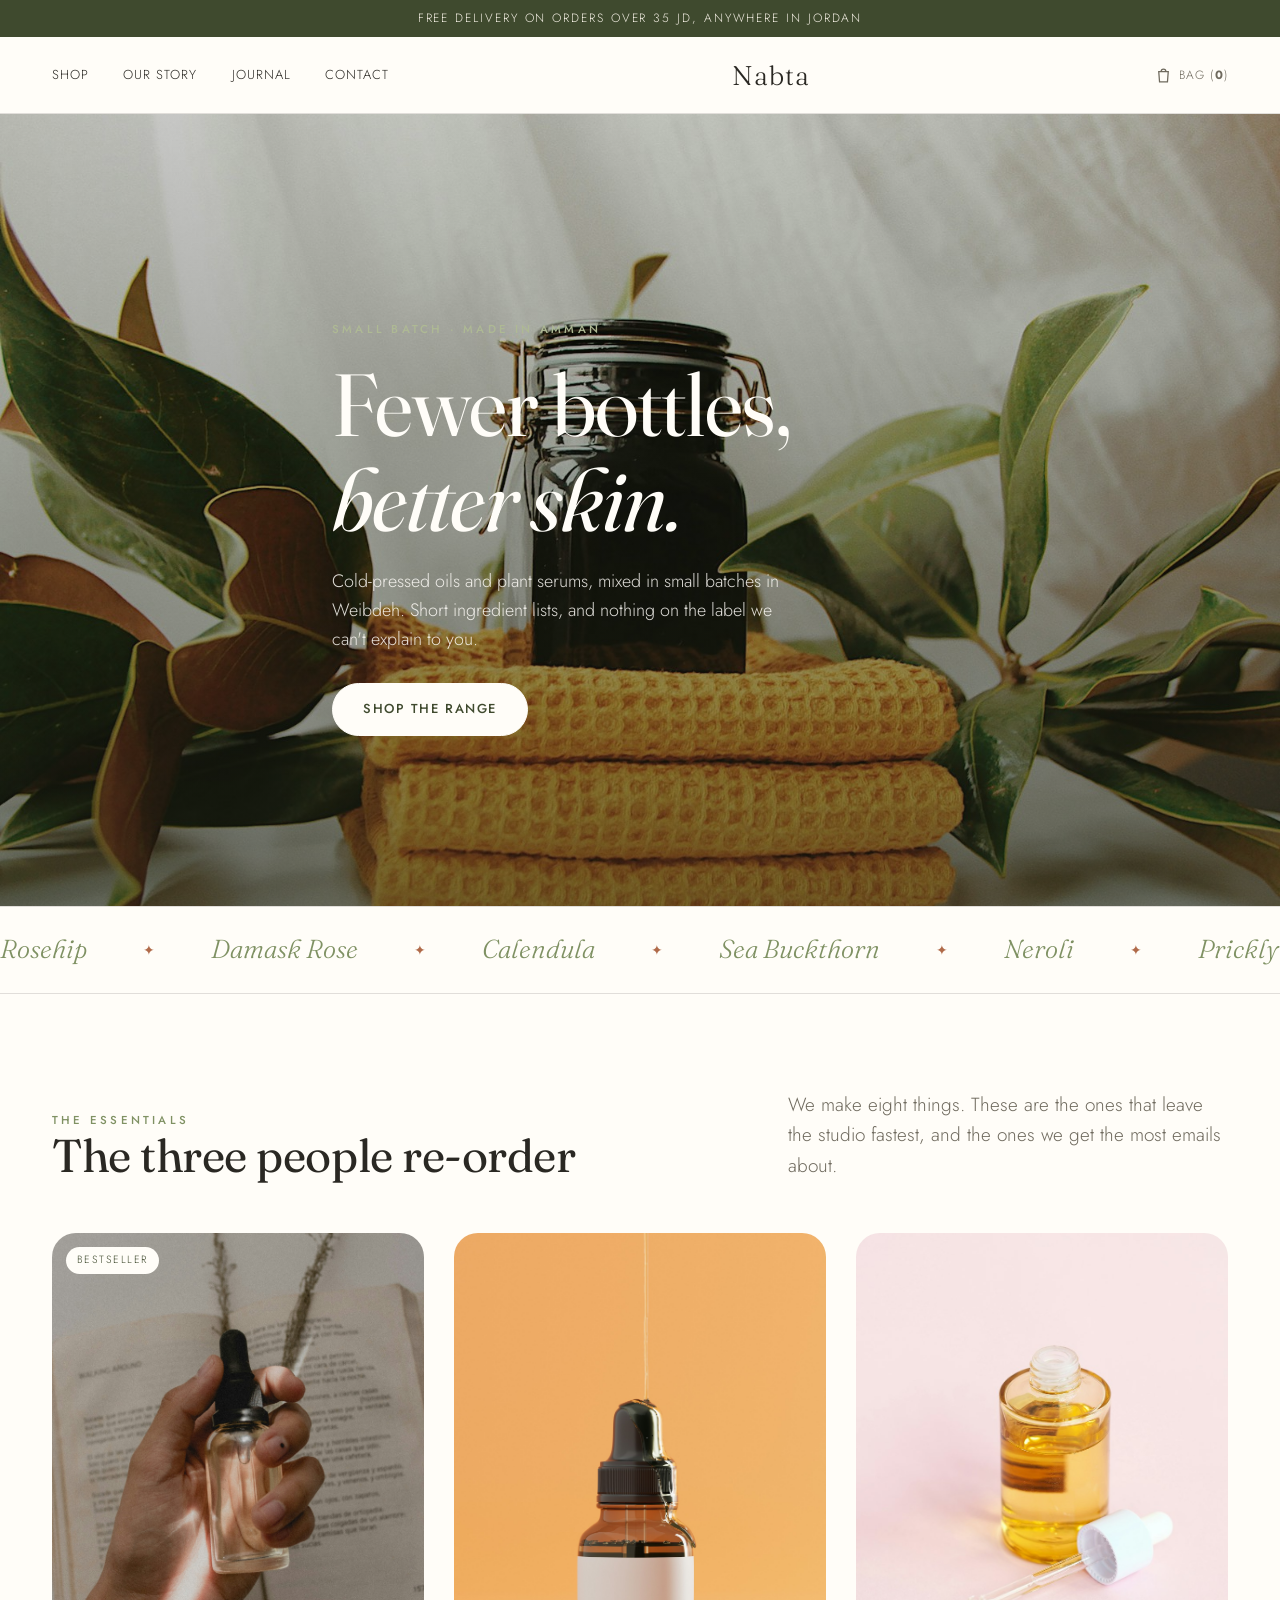
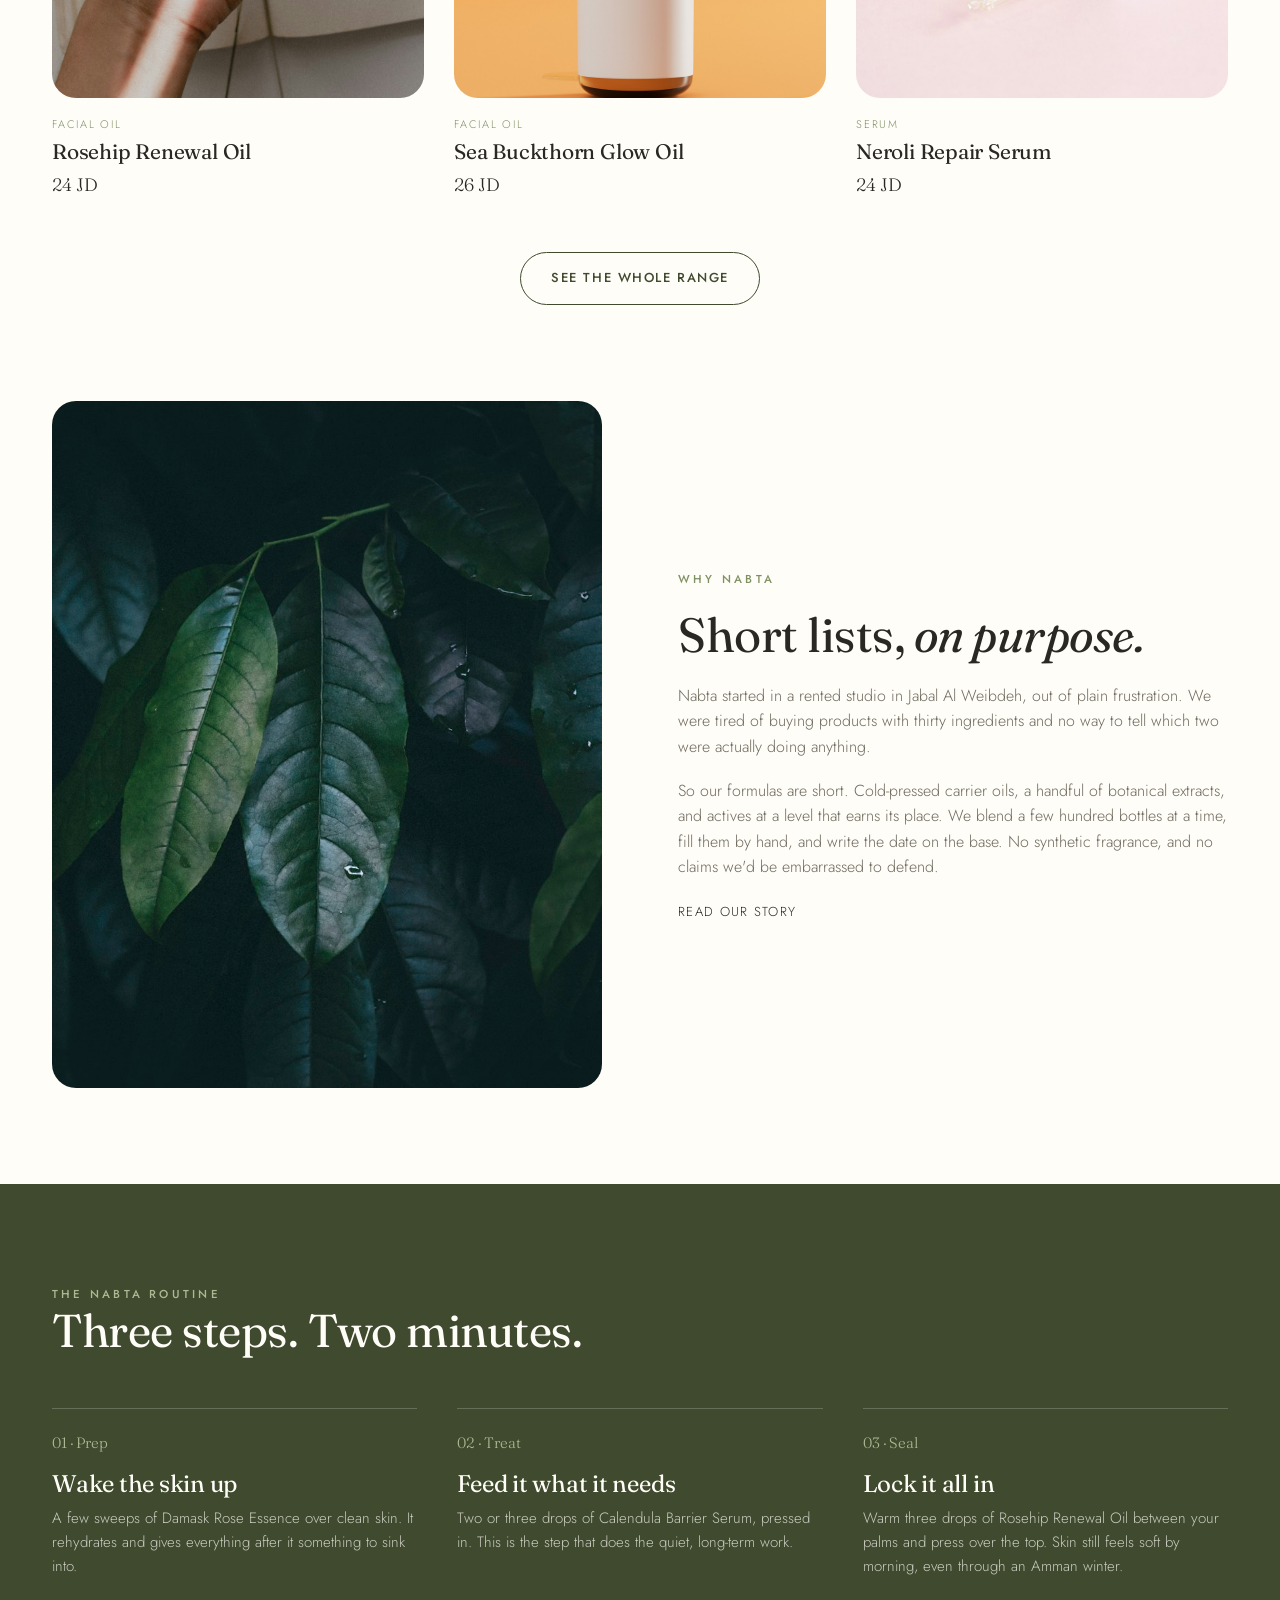
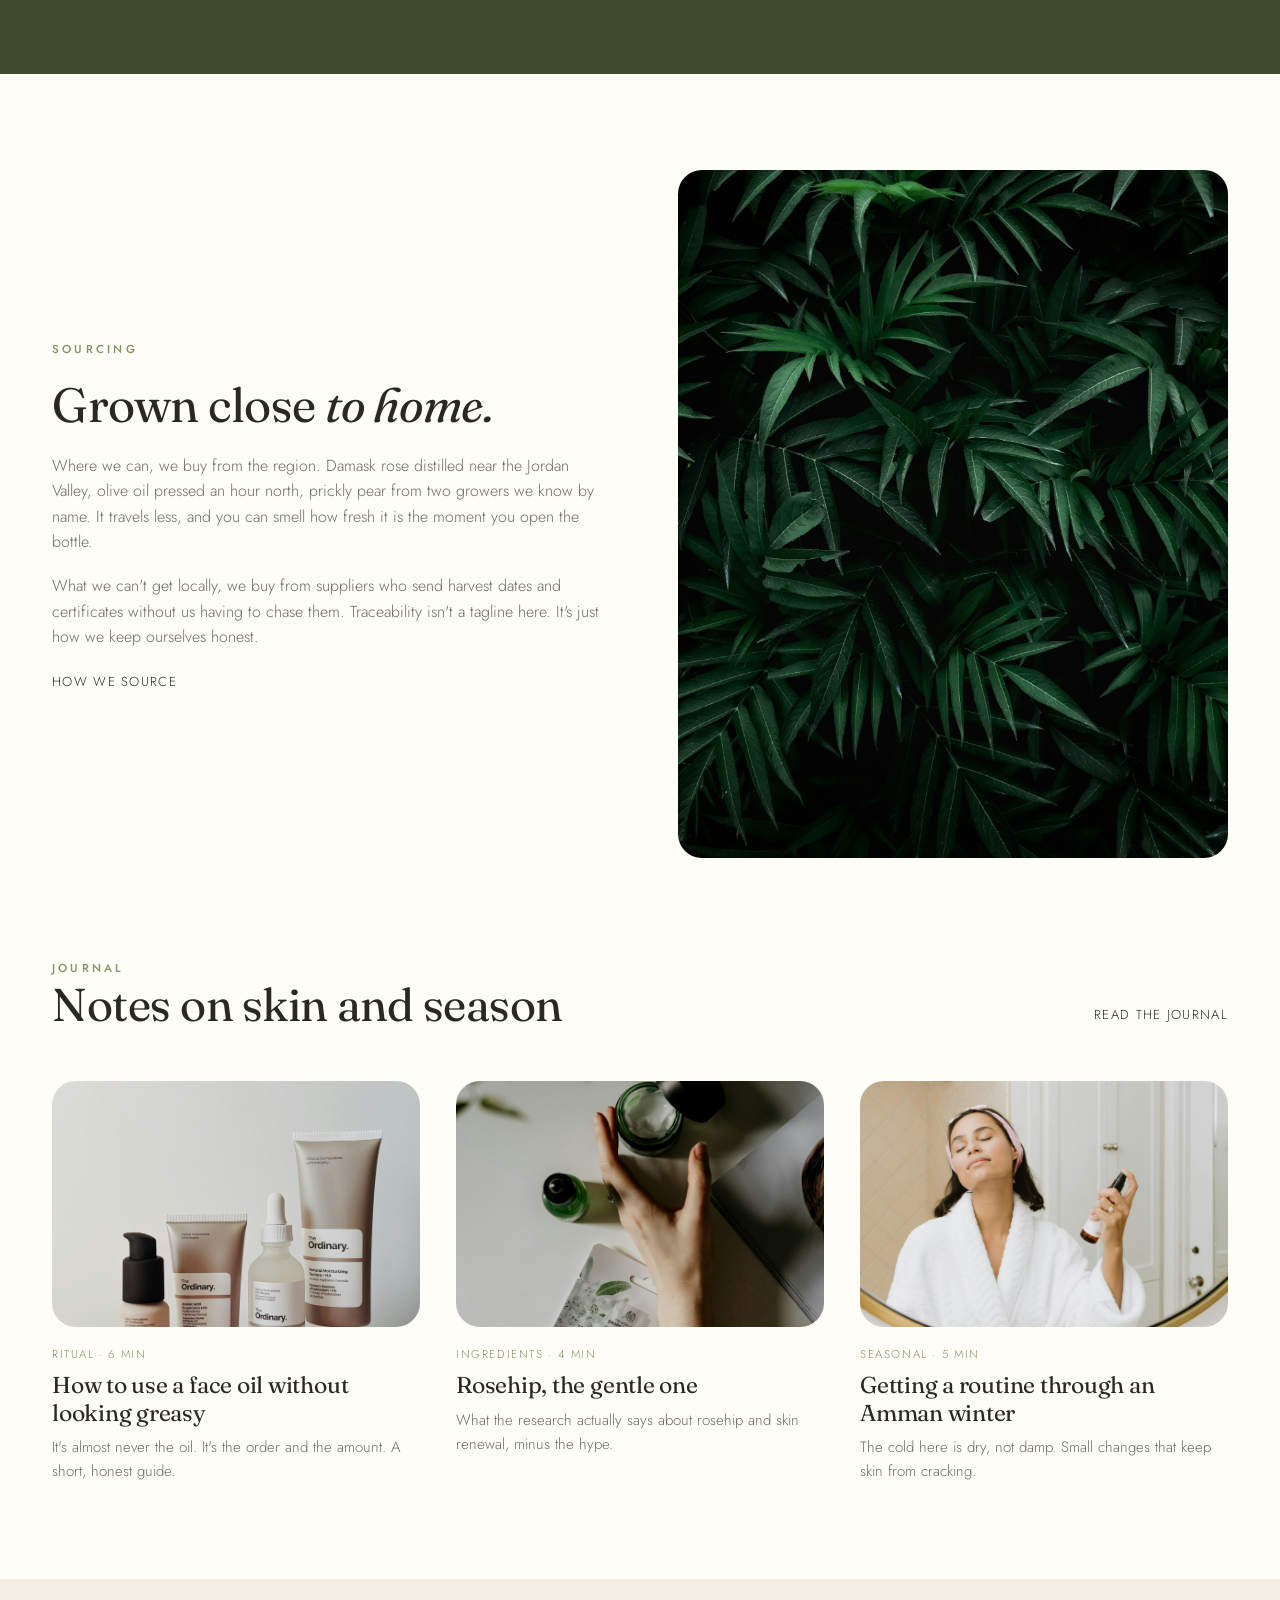
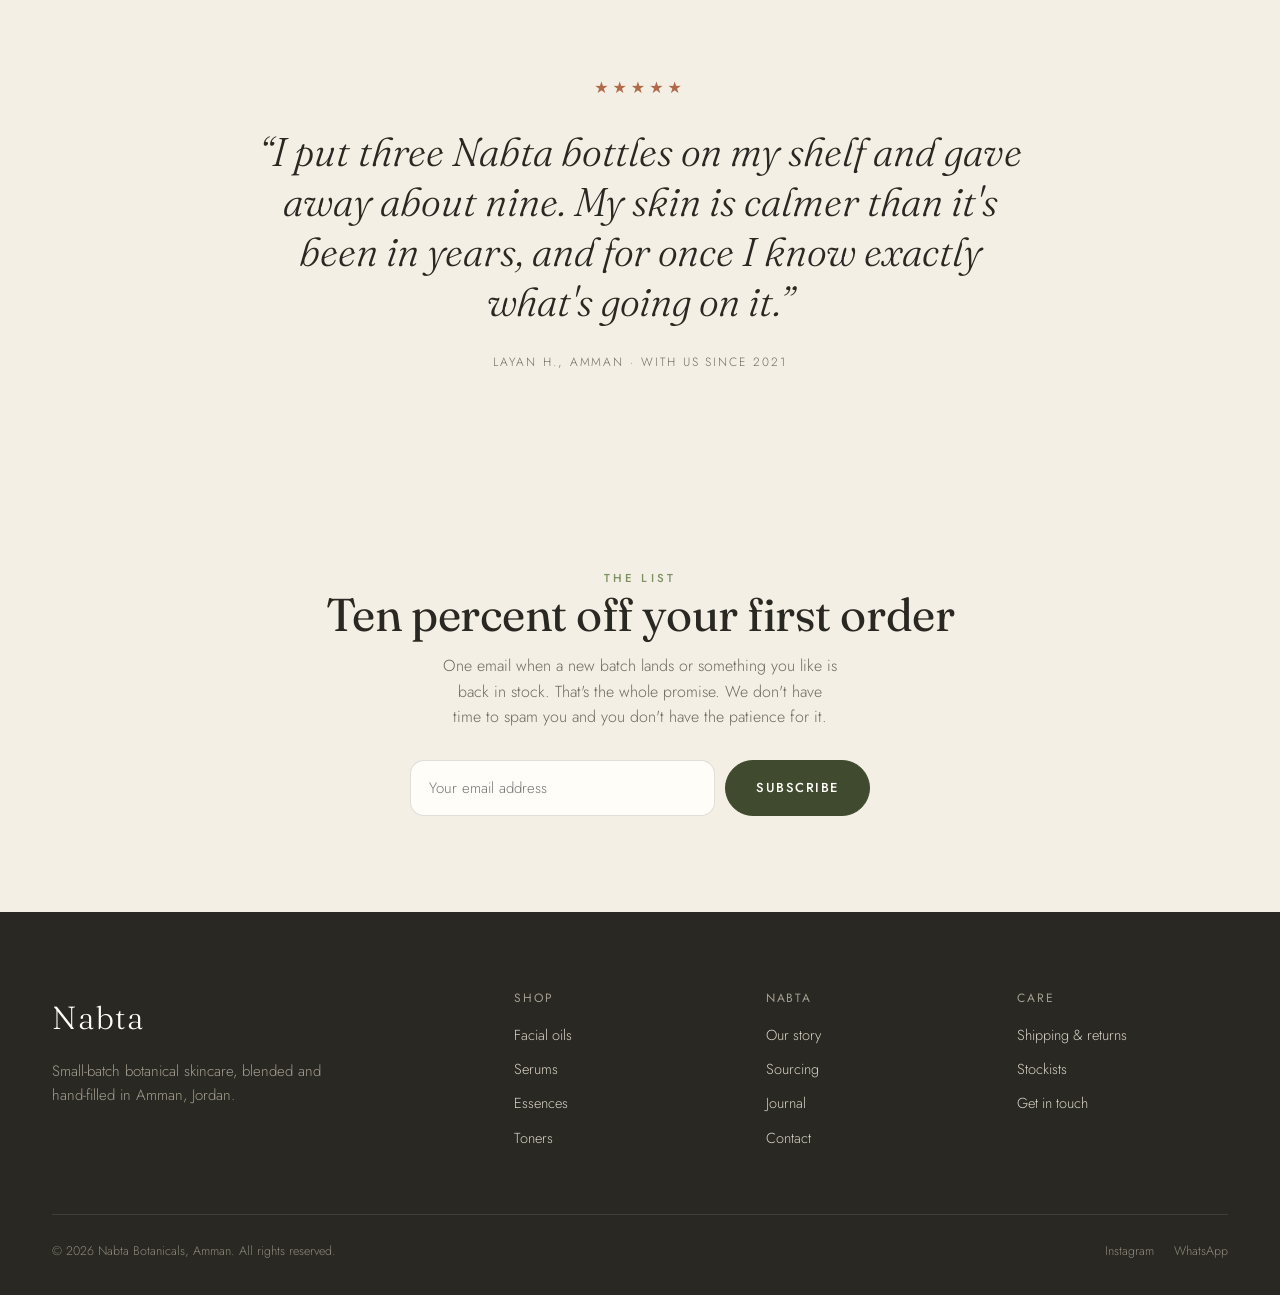
==== commit adbe342f: "Rename brand Flora -> Nabta; use made-up contact details These are showcase sites, not live client s" ====
--- a/index.html
+++ b/index.html
@@ -3,9 +3,9 @@
 <head>
 <meta charset="UTF-8">
 <meta name="viewport" content="width=device-width, initial-scale=1.0">
-<title>Flora - Botanical Skincare, Made in Amman</title>
-<meta name="description" content="Flora is a small-batch botanical skincare house in Amman. Cold-pressed oils, plant serums and toners, made a few hundred bottles at a time.">
-<meta property="og:title" content="Flora - Botanical Skincare">
+<title>Nabta - Botanical Skincare, Made in Amman</title>
+<meta name="description" content="Nabta is a small-batch botanical skincare house in Amman. Cold-pressed oils, plant serums and toners, made a few hundred bottles at a time.">
+<meta property="og:title" content="Nabta - Botanical Skincare">
 <meta property="og:description" content="Small-batch botanical skincare, made in Amman.">
 <meta property="og:image" content="assets/img/hero-1.jpg">
 <meta name="theme-color" content="#3f4a2e">
@@ -26,7 +26,7 @@
       <a href="journal.html">Journal</a>
       <a href="contact.html">Contact</a>
     </nav>
-    <a href="index.html" class="brand-word">Flora</a>
+    <a href="index.html" class="brand-word">Nabta</a>
     <div class="nav-right">
       <a href="shop.html" class="nav-icon"><svg viewBox="0 0 24 24" fill="none" stroke="currentColor" stroke-width="1.6"><path d="M6 7h12l-1 13H7L6 7z"/><path d="M9 7a3 3 0 0 1 6 0"/></svg><span>Bag (<b data-cart-count>0</b>)</span></a>
     </div>
@@ -35,7 +35,7 @@
 
 <!-- HERO -->
 <section class="hero">
-  <div class="hero-bg"><img src="assets/img/hero-1.jpg" alt="A hand holding a Flora facial oil"></div>
+  <div class="hero-bg"><img src="assets/img/hero-1.jpg" alt="A hand holding a Nabta facial oil"></div>
   <div class="wrap hero-in">
     <span class="eyebrow">Small batch · Made in Amman</span>
     <h1>Fewer bottles, <span class="serif-i">better skin.</span></h1>
@@ -91,9 +91,9 @@
   <div class="wrap split">
     <div class="split-media" data-r><img src="assets/img/botanical-1.jpg" alt="Botanical ingredients on a work surface"></div>
     <div class="split-copy" data-r>
-      <span class="eyebrow">Why Flora</span>
+      <span class="eyebrow">Why Nabta</span>
       <h2>Short lists, <span class="serif-i">on purpose.</span></h2>
-      <p>Flora started in a rented studio in Jabal Al Weibdeh, out of plain frustration. We were tired of buying products with thirty ingredients and no way to tell which two were actually doing anything.</p>
+      <p>Nabta started in a rented studio in Jabal Al Weibdeh, out of plain frustration. We were tired of buying products with thirty ingredients and no way to tell which two were actually doing anything.</p>
       <p>So our formulas are short. Cold-pressed carrier oils, a handful of botanical extracts, and actives at a level that earns its place. We blend a few hundred bottles at a time, fill them by hand, and write the date on the base. No synthetic fragrance, and no claims we'd be embarrassed to defend.</p>
       <a href="story.html" class="link-underline">Read our story</a>
     </div>
@@ -104,7 +104,7 @@
 <section class="band">
   <div class="wrap">
     <div class="sec-head" style="margin-bottom:16px">
-      <div><span class="eyebrow" data-r>The Flora routine</span><h2 data-r style="color:var(--paper)">Three steps. Two minutes.</h2></div>
+      <div><span class="eyebrow" data-r>The Nabta routine</span><h2 data-r style="color:var(--paper)">Three steps. Two minutes.</h2></div>
     </div>
     <div class="steps">
       <div class="step" data-r><div class="num">01 · Prep</div><h3>Wake the skin up</h3><p>A few sweeps of Damask Rose Essence over clean skin. It rehydrates and gives everything after it something to sink into.</p></div>
@@ -147,7 +147,7 @@
 <section class="band" style="background:var(--cream);color:var(--ink)">
   <div class="wrap quote">
     <div class="stars">★★★★★</div>
-    <blockquote>“I put three Flora bottles on my shelf and gave away about nine. My skin is calmer than it's been in years, and for once I know exactly what's going on it.”</blockquote>
+    <blockquote>“I put three Nabta bottles on my shelf and gave away about nine. My skin is calmer than it's been in years, and for once I know exactly what's going on it.”</blockquote>
     <cite>Layan H., Amman · with us since 2021</cite>
   </div>
 </section>
@@ -170,7 +170,7 @@
   <div class="wrap">
     <div class="foot-top">
       <div class="foot-brand">
-        <span class="brand-word">Flora</span>
+        <span class="brand-word">Nabta</span>
         <p>Small-batch botanical skincare, blended and hand-filled in Amman, Jordan.</p>
       </div>
       <div class="foot-col">
@@ -178,7 +178,7 @@
         <a href="shop.html">Facial oils</a><a href="shop.html">Serums</a><a href="shop.html">Essences</a><a href="shop.html">Toners</a>
       </div>
       <div class="foot-col">
-        <h4>Flora</h4>
+        <h4>Nabta</h4>
         <a href="story.html">Our story</a><a href="story.html">Sourcing</a><a href="journal.html">Journal</a><a href="contact.html">Contact</a>
       </div>
       <div class="foot-col">
@@ -187,8 +187,8 @@
       </div>
     </div>
     <div class="foot-bottom">
-      <span>© <span data-year>2026</span> Flora Botanicals, Amman. All rights reserved.</span>
-      <div class="socials"><a href="https://instagram.com/flora.amman" target="_blank" rel="noopener">Instagram</a><a href="https://wa.me/96264612280" target="_blank" rel="noopener">WhatsApp</a></div>
+      <span>© <span data-year>2026</span> Nabta Botanicals, Amman. All rights reserved.</span>
+      <div class="socials"><a href="https://instagram.com/nabta.botanicals" target="_blank" rel="noopener">Instagram</a><a href="https://wa.me/962795550142" target="_blank" rel="noopener">WhatsApp</a></div>
     </div>
   </div>
 </footer>
--- a/assets/css/style.css
+++ b/assets/css/style.css
@@ -1,11 +1,11 @@
-/* Flora — botanical skincare. Design system. */
+/* Nabta — botanical skincare. Design system. */
 :root{
   --paper:#fffdf8; --cream:#f4efe4; --sand:#ece4d3;
   --olive:#3f4a2e; --sage:#7f9163; --sage-soft:#aeb994;
   --clay:#b06a49; --ink:#2a2823; --muted:#6f6a5e; --line:rgba(42,40,35,.14);
   --serif:"Fraunces",Georgia,serif; --sans:"Jost",system-ui,sans-serif;
   --wrap:1240px; --ease:cubic-bezier(.22,1,.36,1);
-  /* rounded, soft-edged design language (Flora leans organic, not sharp) */
+  /* rounded, soft-edged design language (Nabta leans organic, not sharp) */
   --r-pill:999px; --r-lg:24px; --r-md:14px;
 }
 *{margin:0;padding:0;box-sizing:border-box}
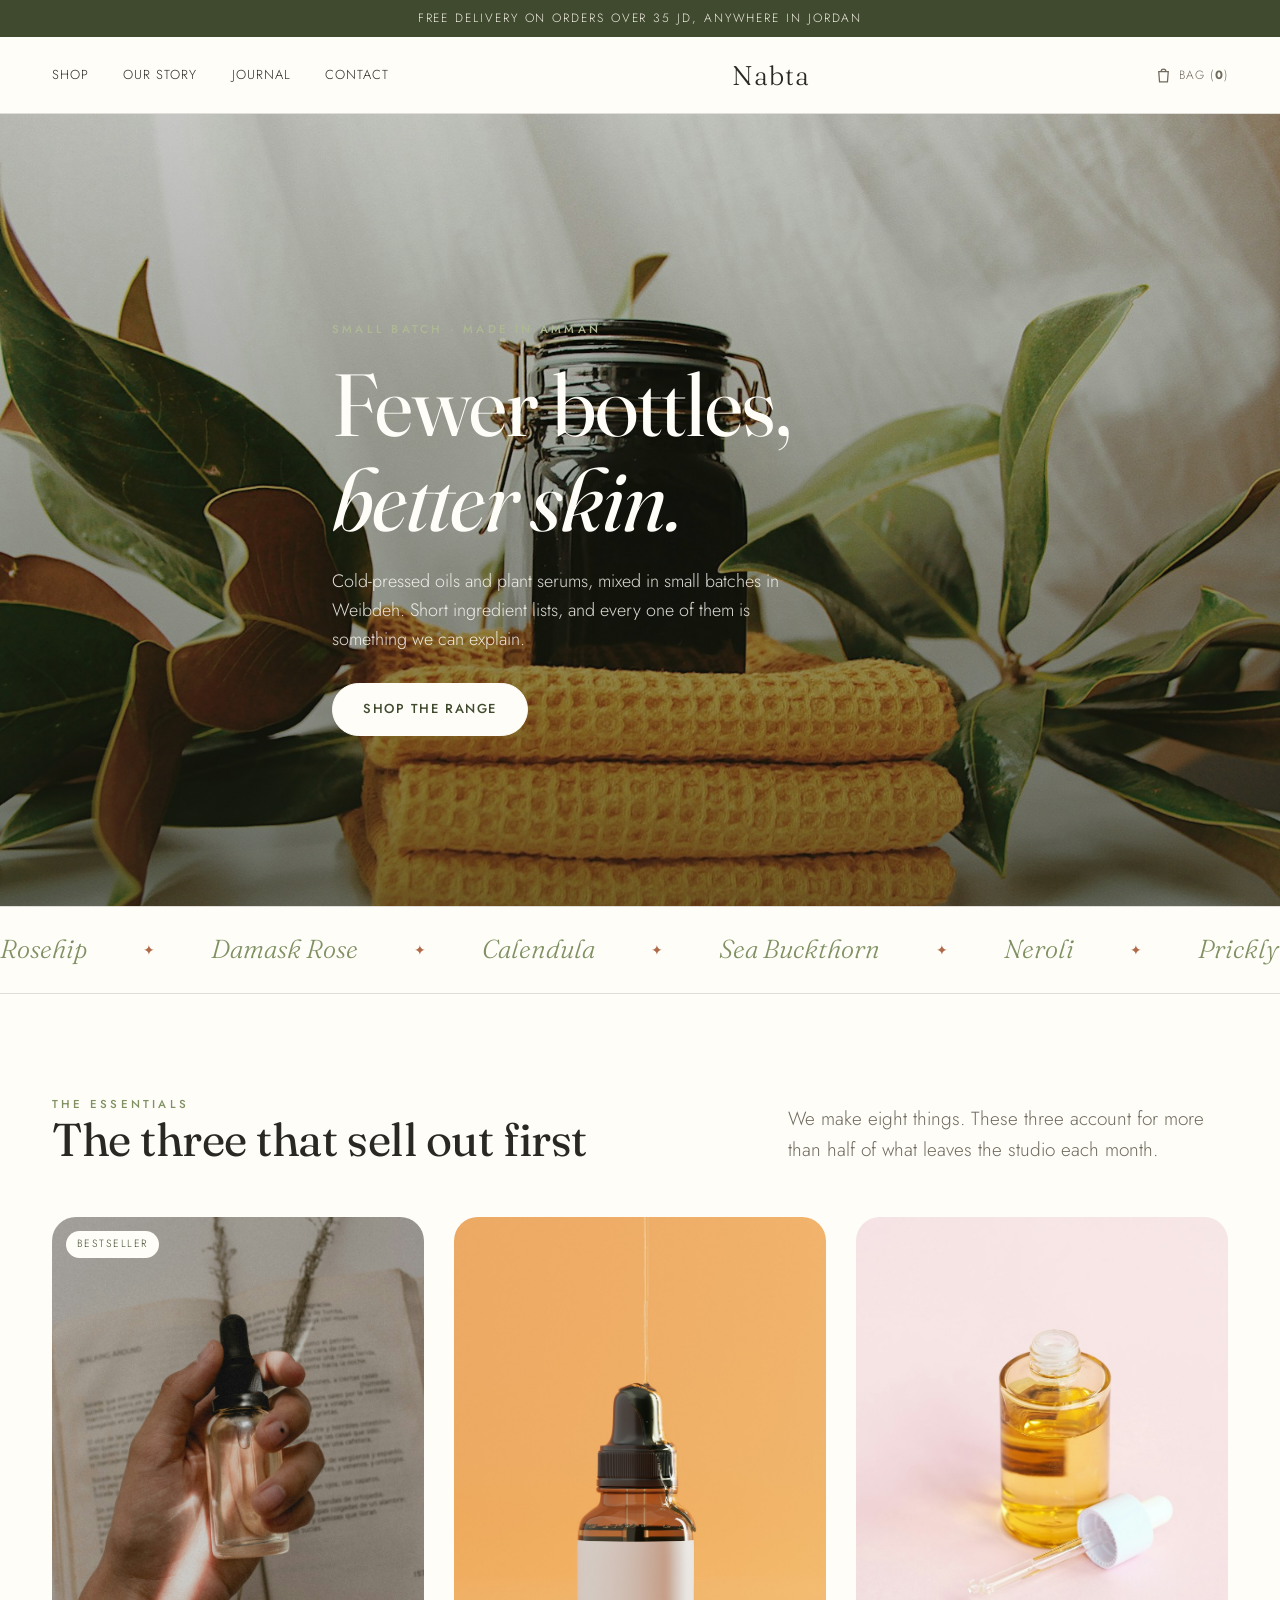
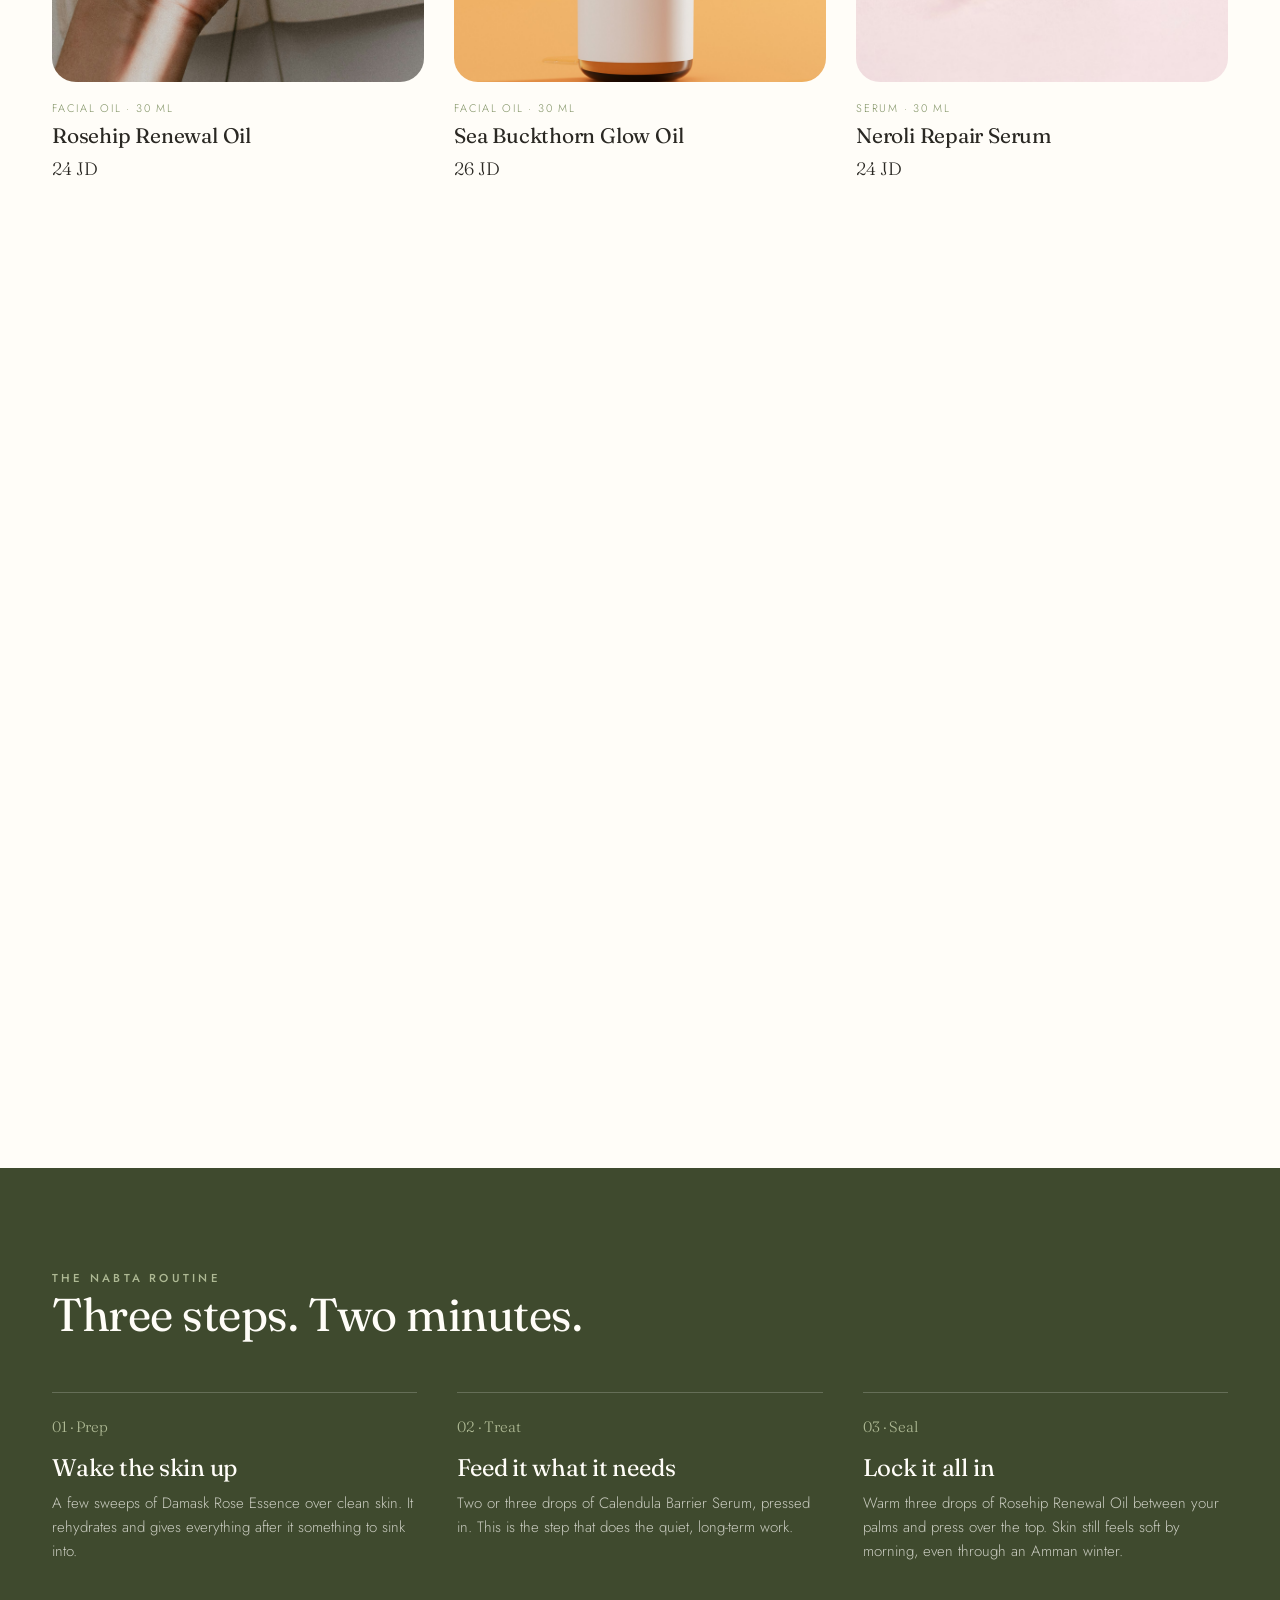
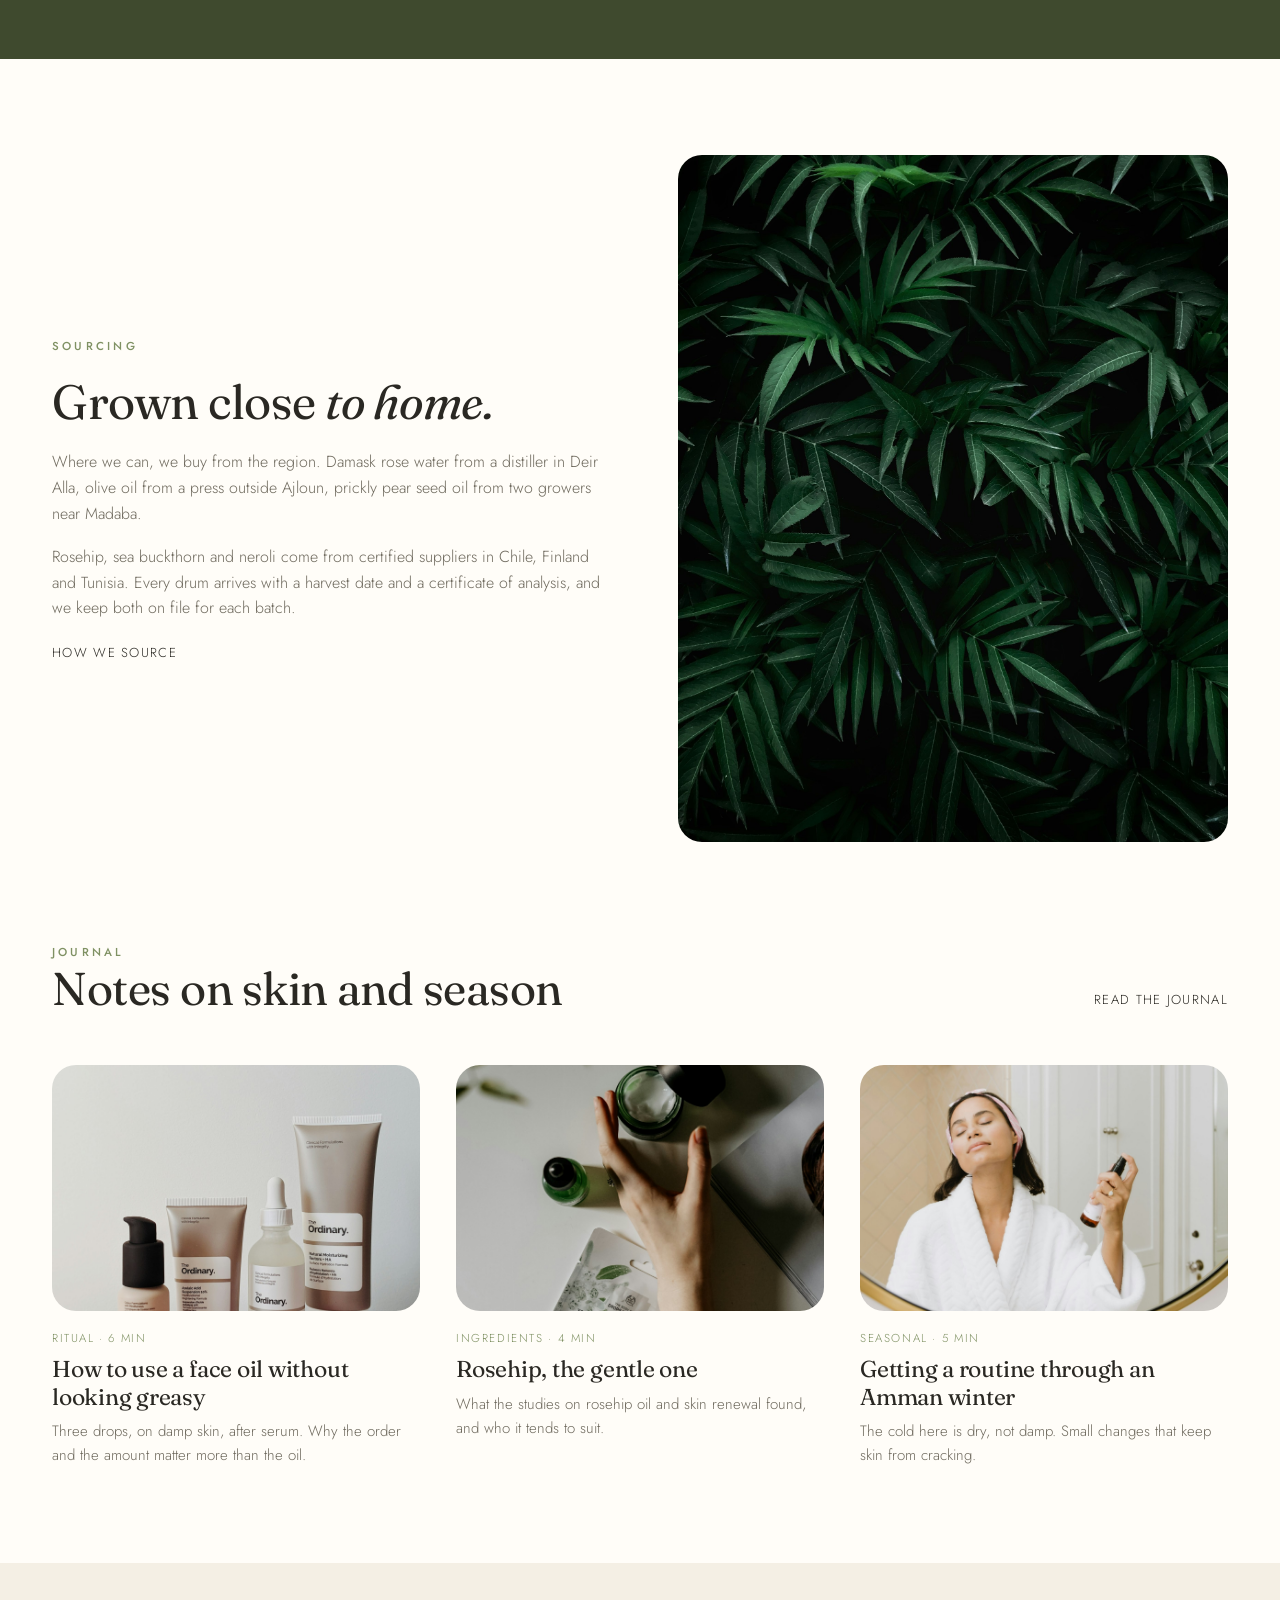
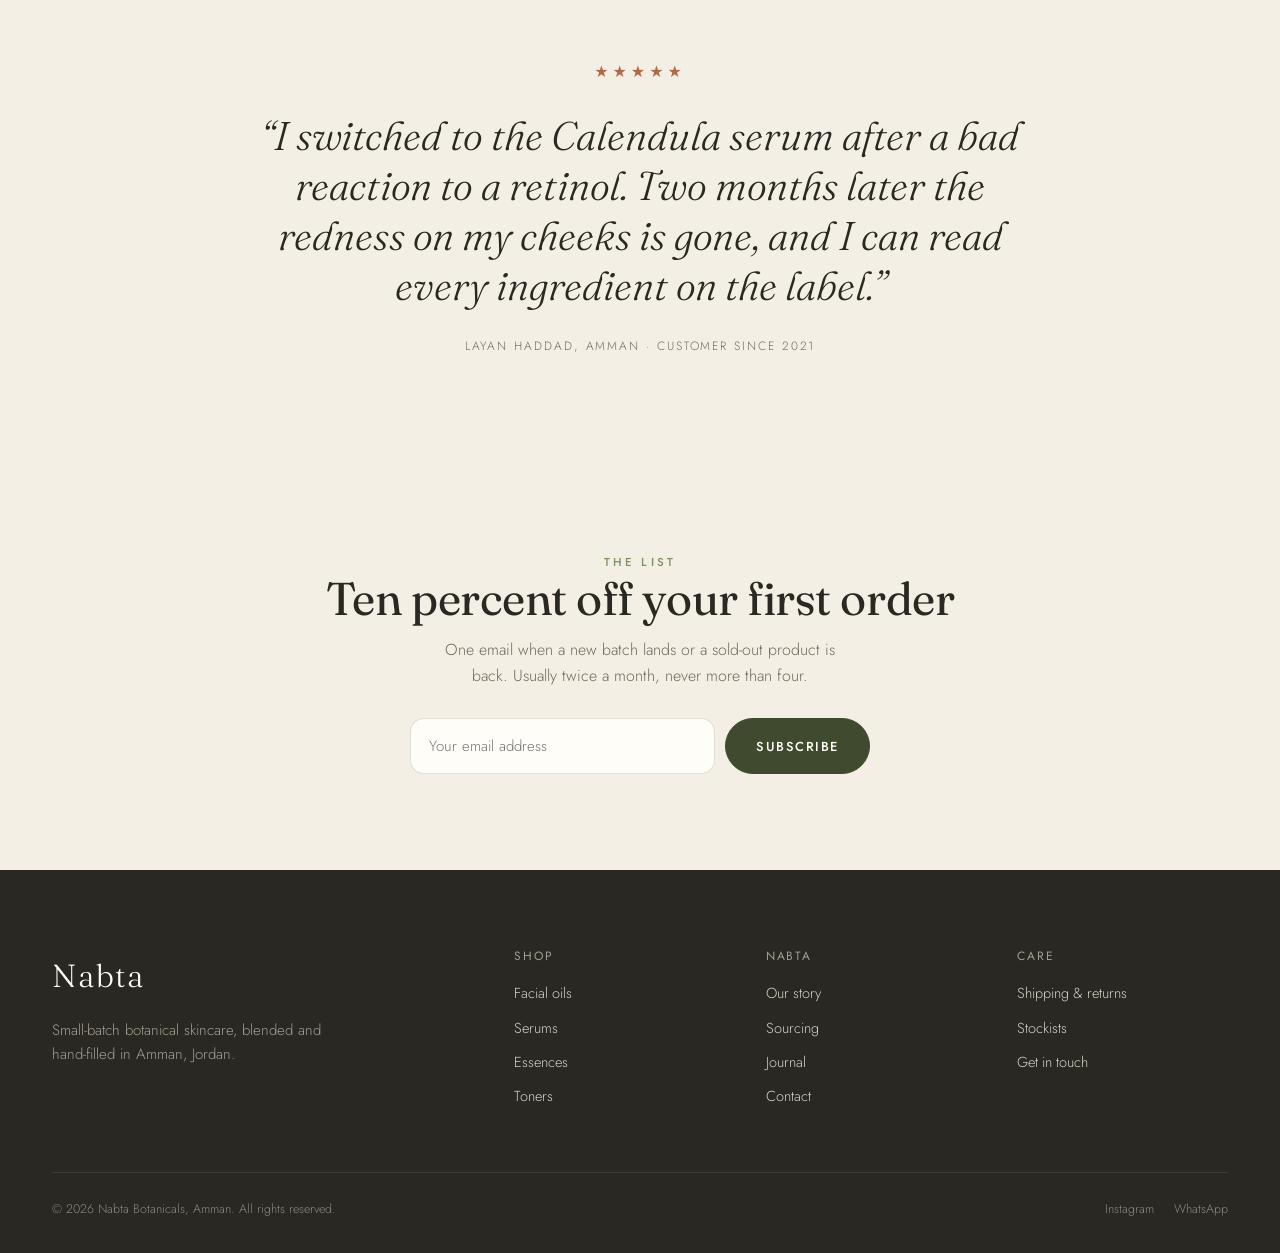
==== commit 4cc7cfaa: "Rewrite copy to read as a real business; replace placeholder links and content Co-Authored-By: Claud" ====
--- a/index.html
+++ b/index.html
@@ -39,7 +39,7 @@
   <div class="wrap hero-in">
     <span class="eyebrow">Small batch · Made in Amman</span>
     <h1>Fewer bottles, <span class="serif-i">better skin.</span></h1>
-    <p>Cold-pressed oils and plant serums, mixed in small batches in Weibdeh. Short ingredient lists, and nothing on the label we can't explain to you.</p>
+    <p>Cold-pressed oils and plant serums, mixed in small batches in Weibdeh. Short ingredient lists, and every one of them is something we can explain.</p>
     <a href="shop.html" class="btn">Shop the range</a>
   </div>
 </section>
@@ -58,26 +58,26 @@
     <div class="sec-head">
       <div>
         <span class="eyebrow" data-r>The essentials</span>
-        <h2 data-r>The three people re-order</h2>
+        <h2 data-r>The three that sell out first</h2>
       </div>
-      <p class="lede" data-r>We make eight things. These are the ones that leave the studio fastest, and the ones we get the most emails about.</p>
+      <p class="lede" data-r>We make eight things. These three account for more than half of what leaves the studio each month.</p>
     </div>
     <div class="prod-grid">
       <article class="prod" data-cat="oils" data-r>
         <div class="prod-media"><span class="prod-tag">Bestseller</span><img src="assets/img/prod-1.jpg" alt="Rosehip Renewal Oil in a glass dropper bottle"></div>
-        <div class="prod-cat">Facial Oil</div>
+        <div class="prod-cat">Facial Oil · 30 ml</div>
         <h3>Rosehip Renewal Oil</h3>
         <div class="prod-foot"><span class="prod-price">24 JD</span><span class="prod-add" data-add>Add to bag</span></div>
       </article>
       <article class="prod" data-cat="oils" data-r>
         <div class="prod-media"><img src="assets/img/prod-4.jpg" alt="Sea Buckthorn Glow Oil in an amber dropper bottle"></div>
-        <div class="prod-cat">Facial Oil</div>
+        <div class="prod-cat">Facial Oil · 30 ml</div>
         <h3>Sea Buckthorn Glow Oil</h3>
         <div class="prod-foot"><span class="prod-price">26 JD</span><span class="prod-add" data-add>Add to bag</span></div>
       </article>
       <article class="prod" data-cat="serums" data-r>
         <div class="prod-media"><img src="assets/img/prod-2.jpg" alt="Neroli Repair Serum in a glass dropper bottle"></div>
-        <div class="prod-cat">Serum</div>
+        <div class="prod-cat">Serum · 30 ml</div>
         <h3>Neroli Repair Serum</h3>
         <div class="prod-foot"><span class="prod-price">24 JD</span><span class="prod-add" data-add>Add to bag</span></div>
       </article>
@@ -93,8 +93,8 @@
     <div class="split-copy" data-r>
       <span class="eyebrow">Why Nabta</span>
       <h2>Short lists, <span class="serif-i">on purpose.</span></h2>
-      <p>Nabta started in a rented studio in Jabal Al Weibdeh, out of plain frustration. We were tired of buying products with thirty ingredients and no way to tell which two were actually doing anything.</p>
-      <p>So our formulas are short. Cold-pressed carrier oils, a handful of botanical extracts, and actives at a level that earns its place. We blend a few hundred bottles at a time, fill them by hand, and write the date on the base. No synthetic fragrance, and no claims we'd be embarrassed to defend.</p>
+      <p>Nabta started in a rented studio in Jabal Al Weibdeh. Our founder had spent six years formulating for large brands and kept seeing products with thirty ingredients where two did the work.</p>
+      <p>So our formulas are short. Cold-pressed carrier oils, a handful of botanical extracts, and actives at a level that earns its place. We blend around 300 bottles at a time, fill them by hand, and print the batch date on the base. No synthetic fragrance, no essential oils above 0.5%.</p>
       <a href="story.html" class="link-underline">Read our story</a>
     </div>
   </div>
@@ -121,8 +121,8 @@
     <div class="split-copy" data-r>
       <span class="eyebrow">Sourcing</span>
       <h2>Grown close <span class="serif-i">to home.</span></h2>
-      <p>Where we can, we buy from the region. Damask rose distilled near the Jordan Valley, olive oil pressed an hour north, prickly pear from two growers we know by name. It travels less, and you can smell how fresh it is the moment you open the bottle.</p>
-      <p>What we can't get locally, we buy from suppliers who send harvest dates and certificates without us having to chase them. Traceability isn't a tagline here. It's just how we keep ourselves honest.</p>
+      <p>Where we can, we buy from the region. Damask rose water from a distiller in Deir Alla, olive oil from a press outside Ajloun, prickly pear seed oil from two growers near Madaba.</p>
+      <p>Rosehip, sea buckthorn and neroli come from certified suppliers in Chile, Finland and Tunisia. Every drum arrives with a harvest date and a certificate of analysis, and we keep both on file for each batch.</p>
       <a href="story.html" class="link-underline">How we source</a>
     </div>
   </div>
@@ -136,9 +136,9 @@
       <a href="journal.html" class="link-underline" data-r>Read the journal</a>
     </div>
     <div class="jgrid">
-      <a href="journal.html" class="jcard" data-r><div class="jmedia"><img src="assets/img/journal-1.jpg" alt=""></div><div class="jmeta">Ritual · 6 min</div><h3>How to use a face oil without looking greasy</h3><p>It's almost never the oil. It's the order and the amount. A short, honest guide.</p></a>
-      <a href="journal.html" class="jcard" data-r><div class="jmedia"><img src="assets/img/journal-2.jpg" alt=""></div><div class="jmeta">Ingredients · 4 min</div><h3>Rosehip, the gentle one</h3><p>What the research actually says about rosehip and skin renewal, minus the hype.</p></a>
-      <a href="journal.html" class="jcard" data-r><div class="jmedia"><img src="assets/img/journal-3.jpg" alt=""></div><div class="jmeta">Seasonal · 5 min</div><h3>Getting a routine through an Amman winter</h3><p>The cold here is dry, not damp. Small changes that keep skin from cracking.</p></a>
+      <a href="journal-face-oil.html" class="jcard" data-r><div class="jmedia"><img src="assets/img/journal-1.jpg" alt=""></div><div class="jmeta">Ritual · 6 min</div><h3>How to use a face oil without looking greasy</h3><p>Three drops, on damp skin, after serum. Why the order and the amount matter more than the oil.</p></a>
+      <a href="journal-rosehip.html" class="jcard" data-r><div class="jmedia"><img src="assets/img/journal-2.jpg" alt=""></div><div class="jmeta">Ingredients · 4 min</div><h3>Rosehip, the gentle one</h3><p>What the studies on rosehip oil and skin renewal found, and who it tends to suit.</p></a>
+      <a href="journal-winter.html" class="jcard" data-r><div class="jmedia"><img src="assets/img/journal-3.jpg" alt=""></div><div class="jmeta">Seasonal · 5 min</div><h3>Getting a routine through an Amman winter</h3><p>The cold here is dry, not damp. Small changes that keep skin from cracking.</p></a>
     </div>
   </div>
 </section>
@@ -147,8 +147,8 @@
 <section class="band" style="background:var(--cream);color:var(--ink)">
   <div class="wrap quote">
     <div class="stars">★★★★★</div>
-    <blockquote>“I put three Nabta bottles on my shelf and gave away about nine. My skin is calmer than it's been in years, and for once I know exactly what's going on it.”</blockquote>
-    <cite>Layan H., Amman · with us since 2021</cite>
+    <blockquote>“I switched to the Calendula serum after a bad reaction to a retinol. Two months later the redness on my cheeks is gone, and I can read every ingredient on the label.”</blockquote>
+    <cite>Layan Haddad, Amman · customer since 2021</cite>
   </div>
 </section>
 
@@ -157,7 +157,7 @@
   <div class="wrap">
     <span class="eyebrow" data-r>The list</span>
     <h2 data-r>Ten percent off your first order</h2>
-    <p data-r>One email when a new batch lands or something you like is back in stock. That's the whole promise. We don't have time to spam you and you don't have the patience for it.</p>
+    <p data-r>One email when a new batch lands or a sold-out product is back. Usually twice a month, never more than four.</p>
     <form data-form data-r>
       <input type="email" placeholder="Your email address" required>
       <button class="btn" type="submit">Subscribe</button>
@@ -179,16 +179,16 @@
       </div>
       <div class="foot-col">
         <h4>Nabta</h4>
-        <a href="story.html">Our story</a><a href="story.html">Sourcing</a><a href="journal.html">Journal</a><a href="contact.html">Contact</a>
+        <a href="story.html">Our story</a><a href="story.html#sourcing">Sourcing</a><a href="journal.html">Journal</a><a href="contact.html">Contact</a>
       </div>
       <div class="foot-col">
         <h4>Care</h4>
-        <a href="contact.html">Shipping &amp; returns</a><a href="contact.html">Stockists</a><a href="contact.html">Get in touch</a>
+        <a href="contact.html#shipping">Shipping &amp; returns</a><a href="contact.html#stockists">Stockists</a><a href="contact.html">Get in touch</a>
       </div>
     </div>
     <div class="foot-bottom">
       <span>© <span data-year>2026</span> Nabta Botanicals, Amman. All rights reserved.</span>
-      <div class="socials"><a href="https://instagram.com/nabta.botanicals" target="_blank" rel="noopener">Instagram</a><a href="https://wa.me/962795550142" target="_blank" rel="noopener">WhatsApp</a></div>
+      <div class="socials"><a href="https://instagram.com/nabta.botanicals" target="_blank" rel="noopener">Instagram</a><a href="https://wa.me/962796142273" target="_blank" rel="noopener">WhatsApp</a></div>
     </div>
   </div>
 </footer>
--- a/assets/css/style.css
+++ b/assets/css/style.css
@@ -1,4 +1,4 @@
-/* Nabta — botanical skincare. Design system. */
+/* Nabta: botanical skincare. Design system. */
 :root{
   --paper:#fffdf8; --cream:#f4efe4; --sand:#ece4d3;
   --olive:#3f4a2e; --sage:#7f9163; --sage-soft:#aeb994;
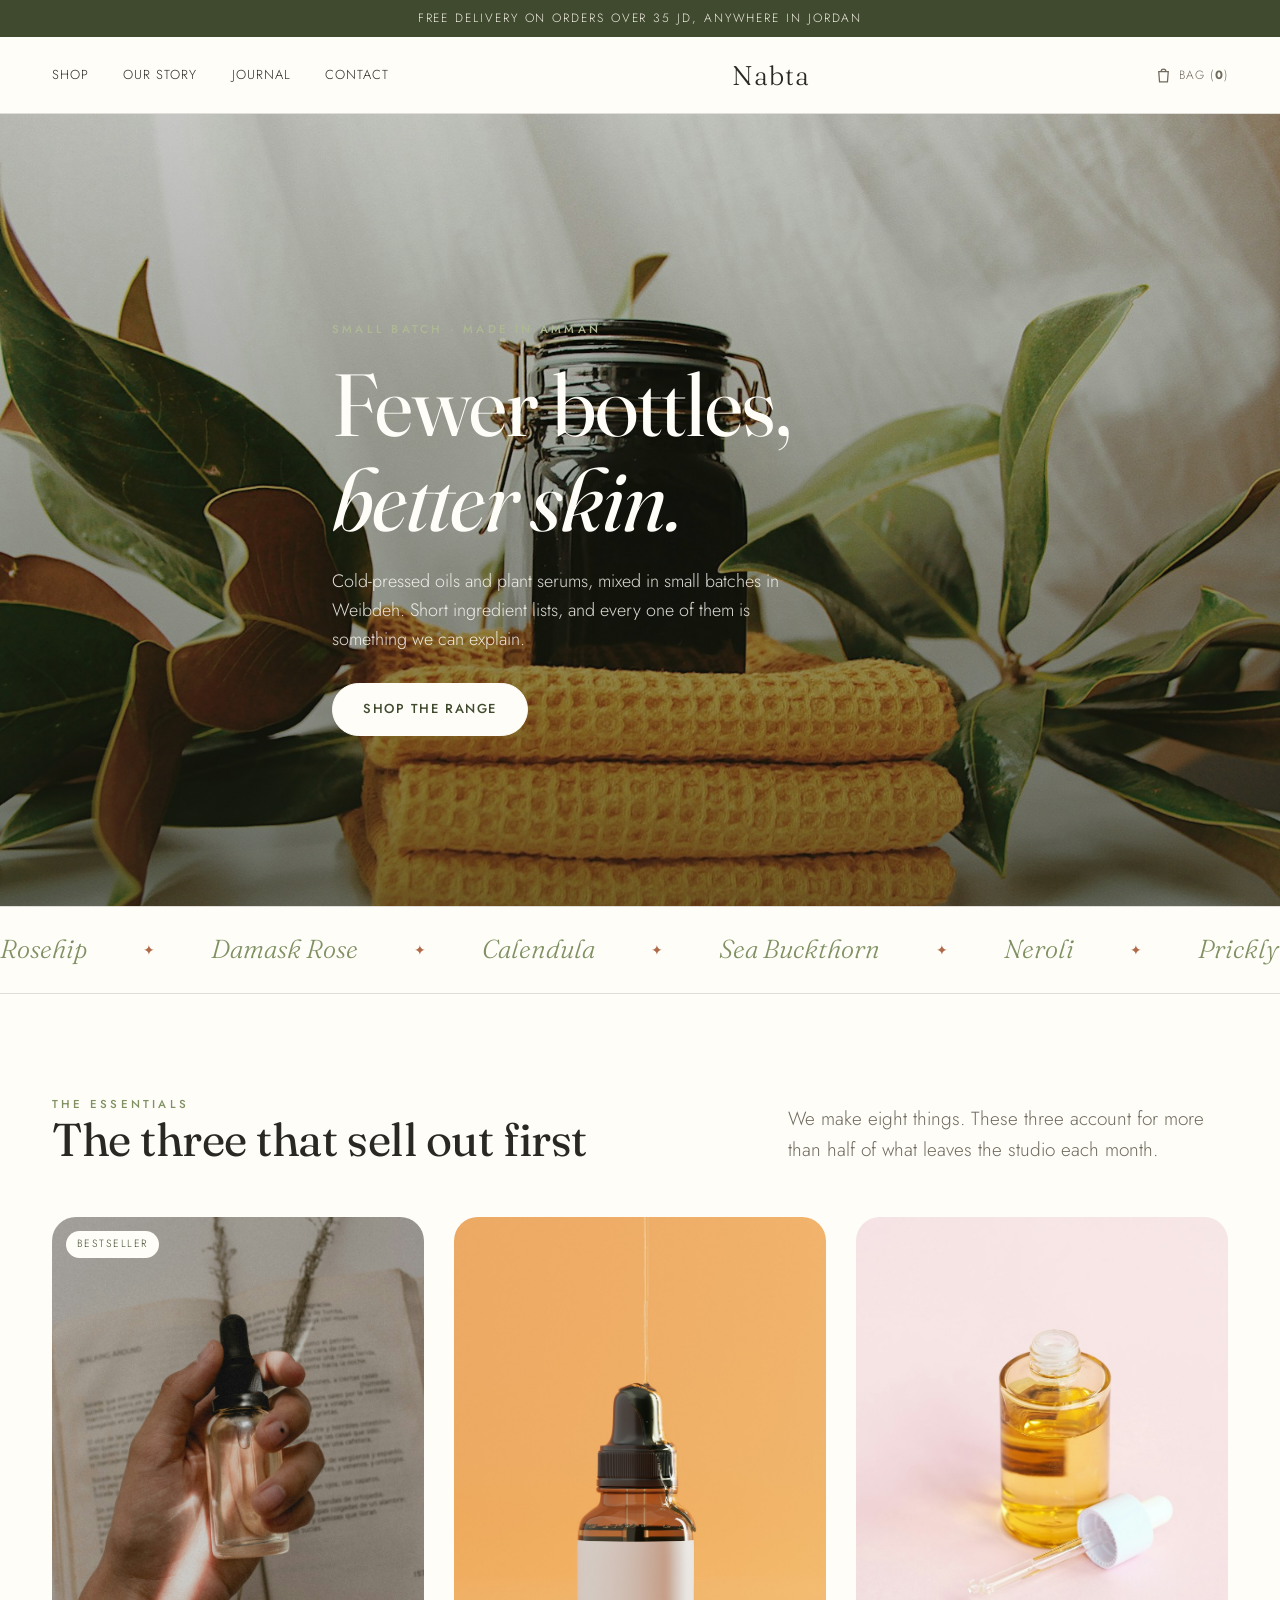
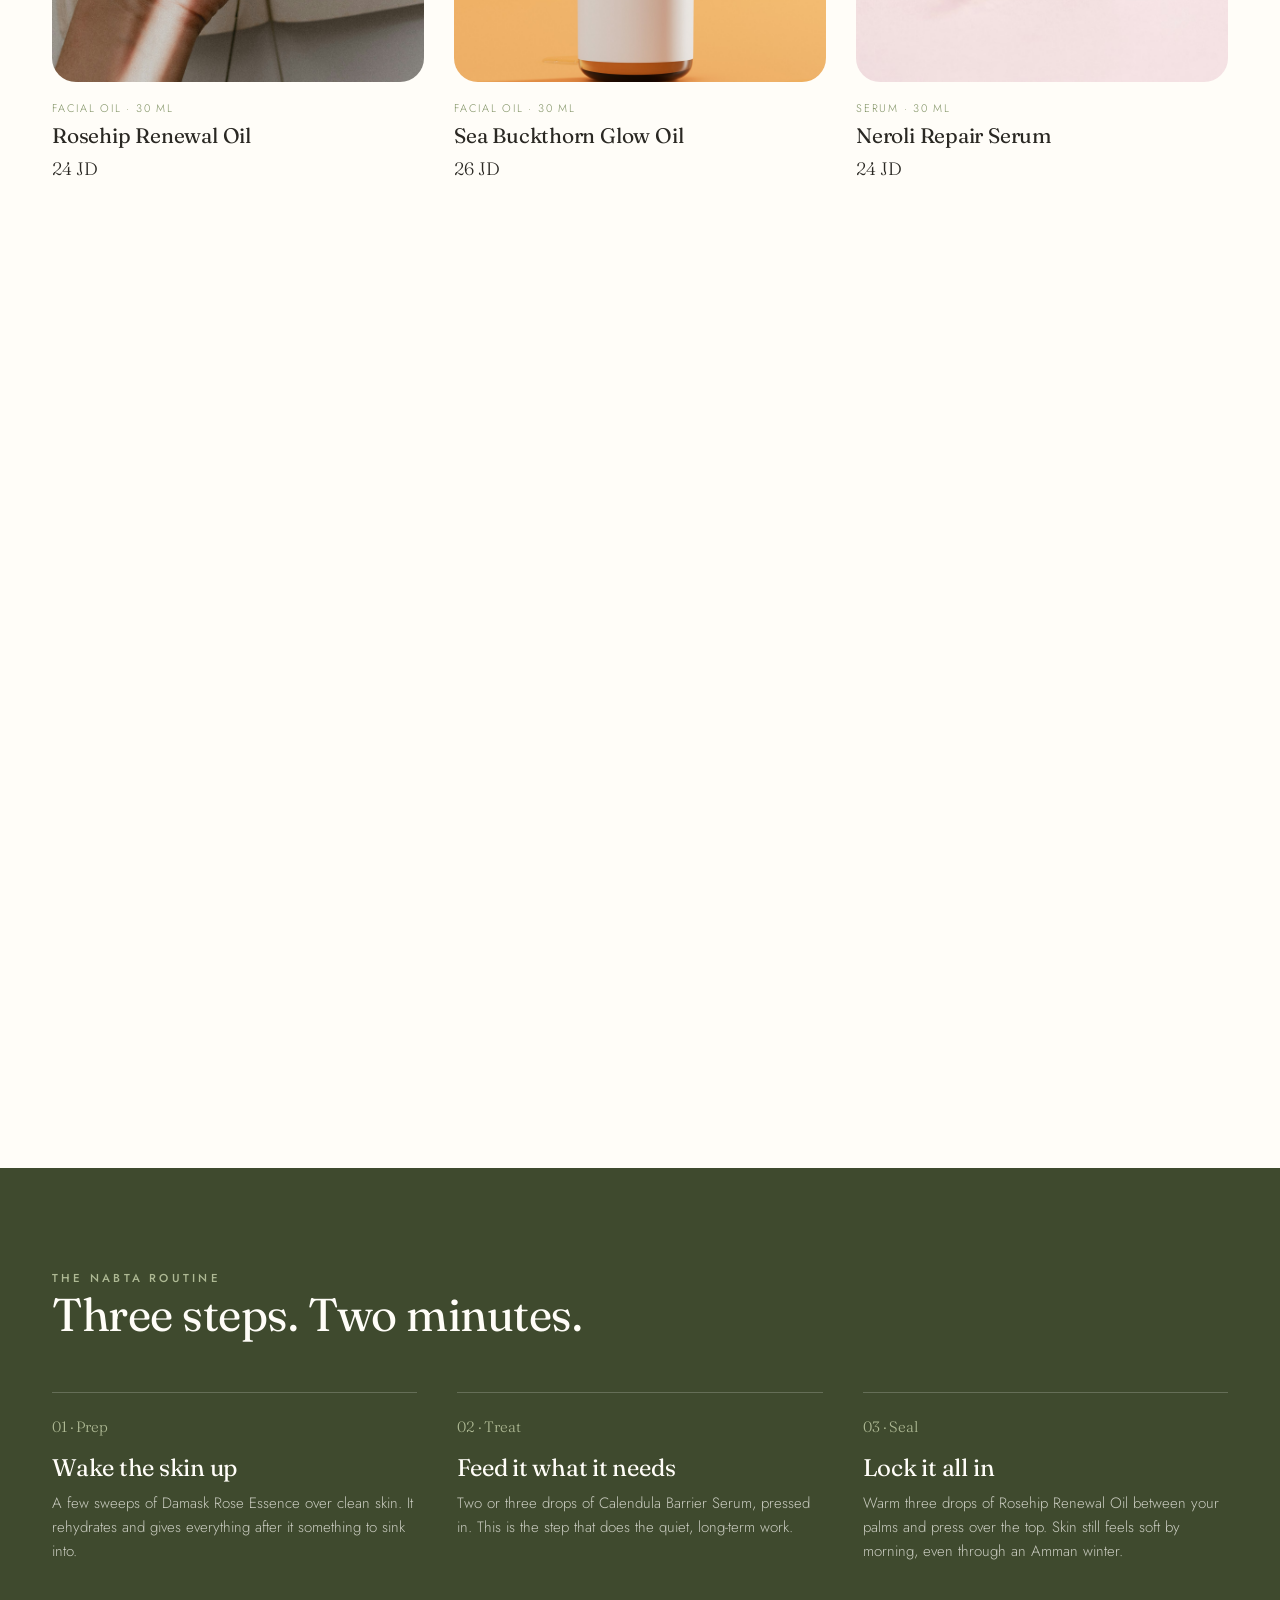
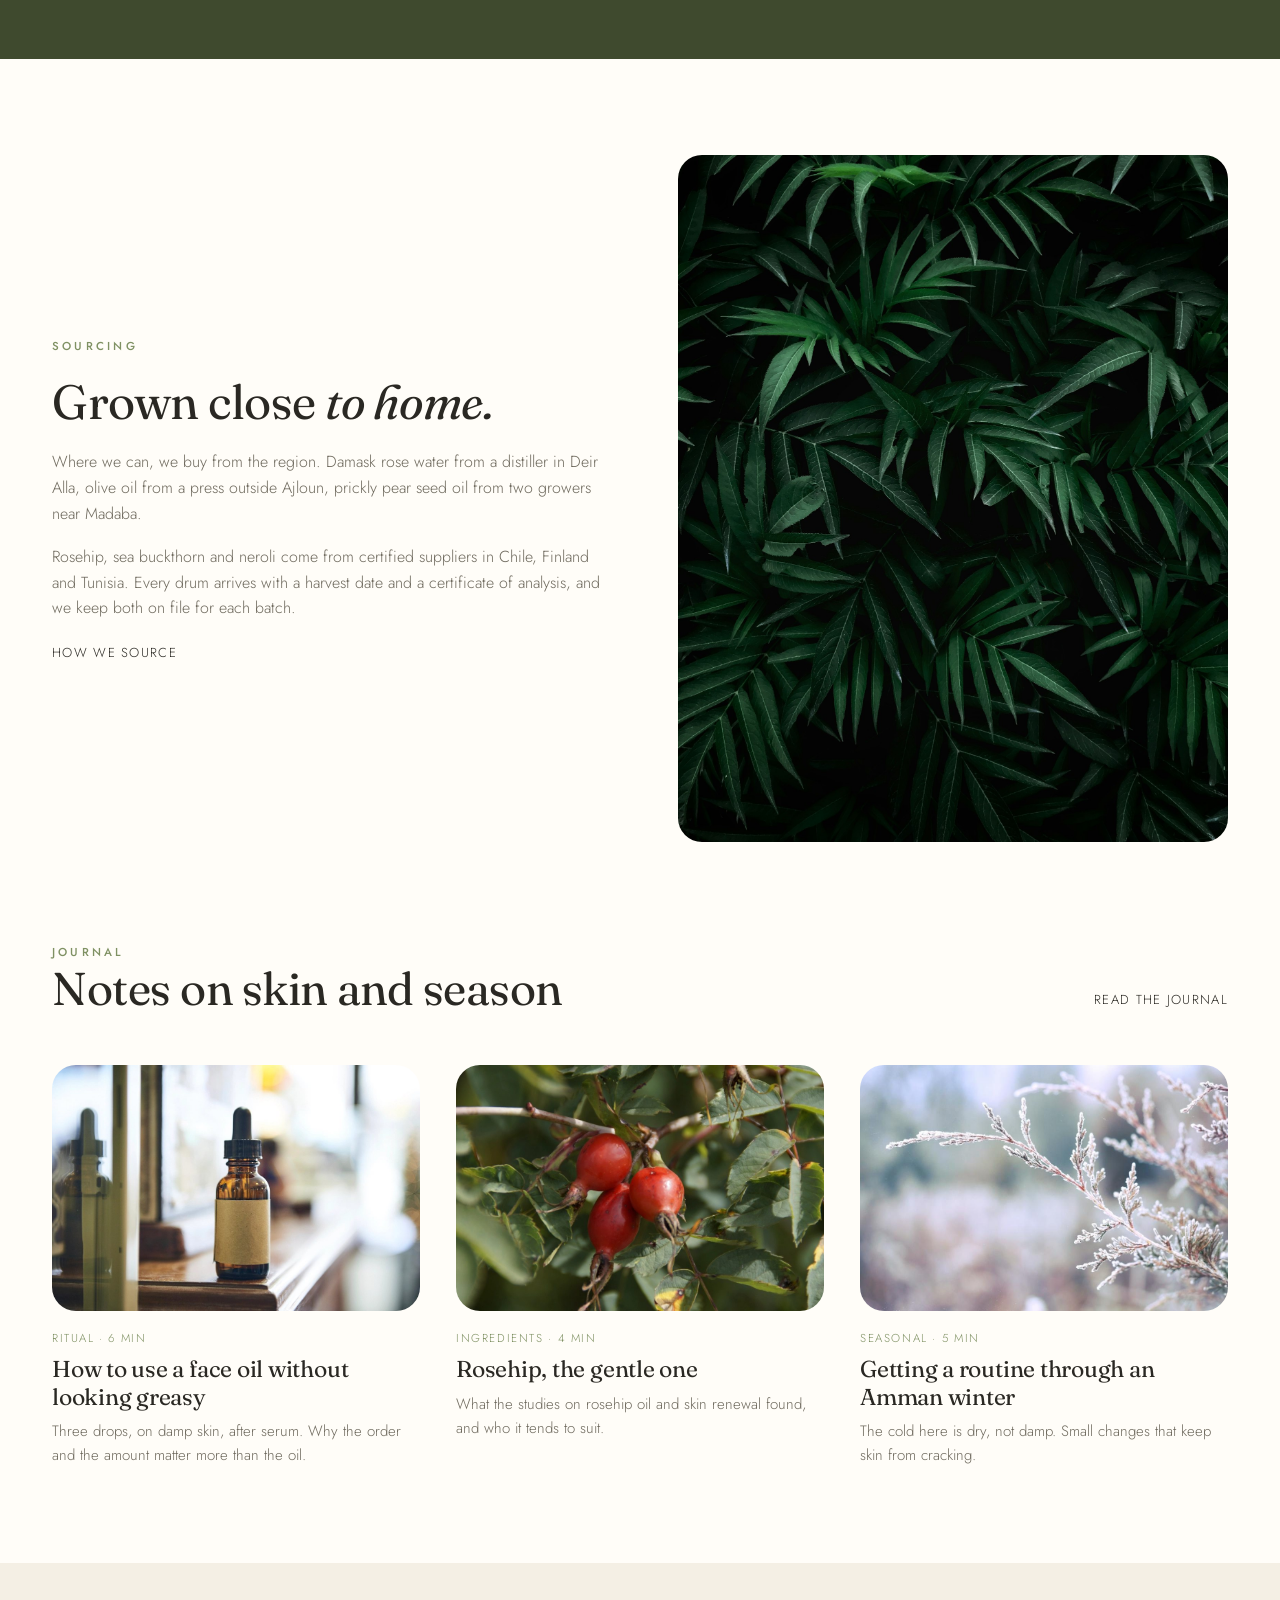
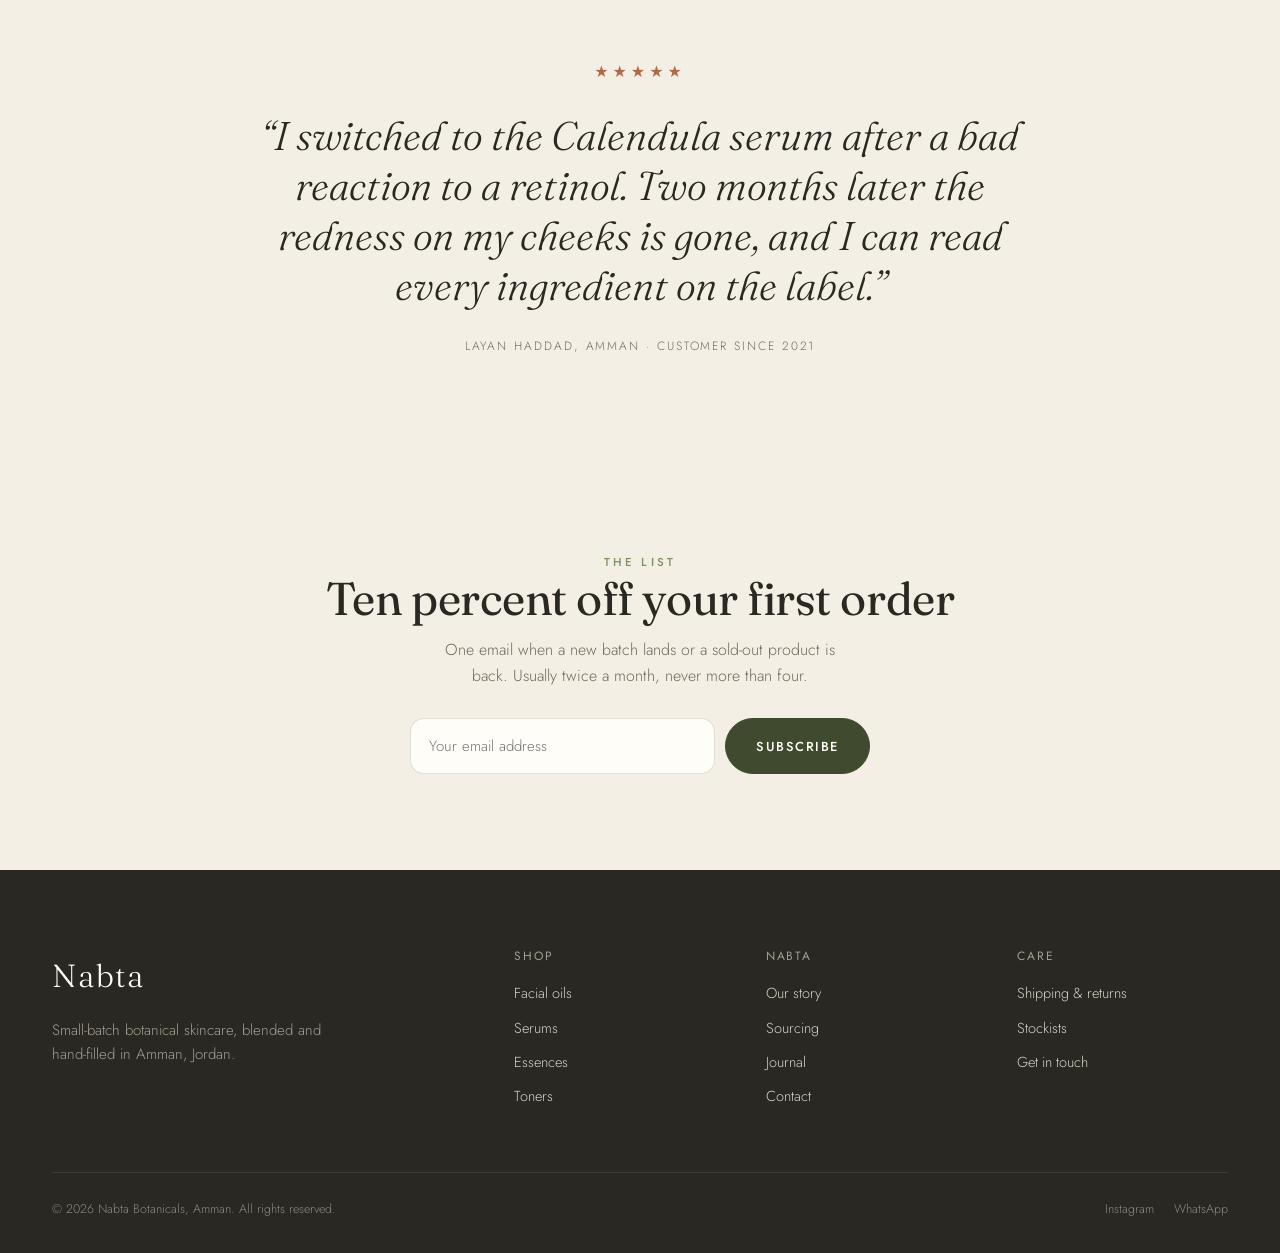
==== commit 3079de2d: "Journal: replace the two portrait photos with still-life images Co-Authored-By: Claude Opus 5 <norep" ====
--- a/index.html
+++ b/index.html
@@ -136,9 +136,9 @@
       <a href="journal.html" class="link-underline" data-r>Read the journal</a>
     </div>
     <div class="jgrid">
-      <a href="journal-face-oil.html" class="jcard" data-r><div class="jmedia"><img src="assets/img/journal-1.jpg" alt=""></div><div class="jmeta">Ritual · 6 min</div><h3>How to use a face oil without looking greasy</h3><p>Three drops, on damp skin, after serum. Why the order and the amount matter more than the oil.</p></a>
+      <a href="journal-face-oil.html" class="jcard" data-r><div class="jmedia"><img src="assets/img/journal-1.jpg" alt="An amber dropper bottle of face oil on a windowsill"></div><div class="jmeta">Ritual · 6 min</div><h3>How to use a face oil without looking greasy</h3><p>Three drops, on damp skin, after serum. Why the order and the amount matter more than the oil.</p></a>
       <a href="journal-rosehip.html" class="jcard" data-r><div class="jmedia"><img src="assets/img/journal-2.jpg" alt=""></div><div class="jmeta">Ingredients · 4 min</div><h3>Rosehip, the gentle one</h3><p>What the studies on rosehip oil and skin renewal found, and who it tends to suit.</p></a>
-      <a href="journal-winter.html" class="jcard" data-r><div class="jmedia"><img src="assets/img/journal-3.jpg" alt=""></div><div class="jmeta">Seasonal · 5 min</div><h3>Getting a routine through an Amman winter</h3><p>The cold here is dry, not damp. Small changes that keep skin from cracking.</p></a>
+      <a href="journal-winter.html" class="jcard" data-r><div class="jmedia"><img src="assets/img/journal-3.jpg" alt="A frost-covered juniper branch in winter"></div><div class="jmeta">Seasonal · 5 min</div><h3>Getting a routine through an Amman winter</h3><p>The cold here is dry, not damp. Small changes that keep skin from cracking.</p></a>
     </div>
   </div>
 </section>
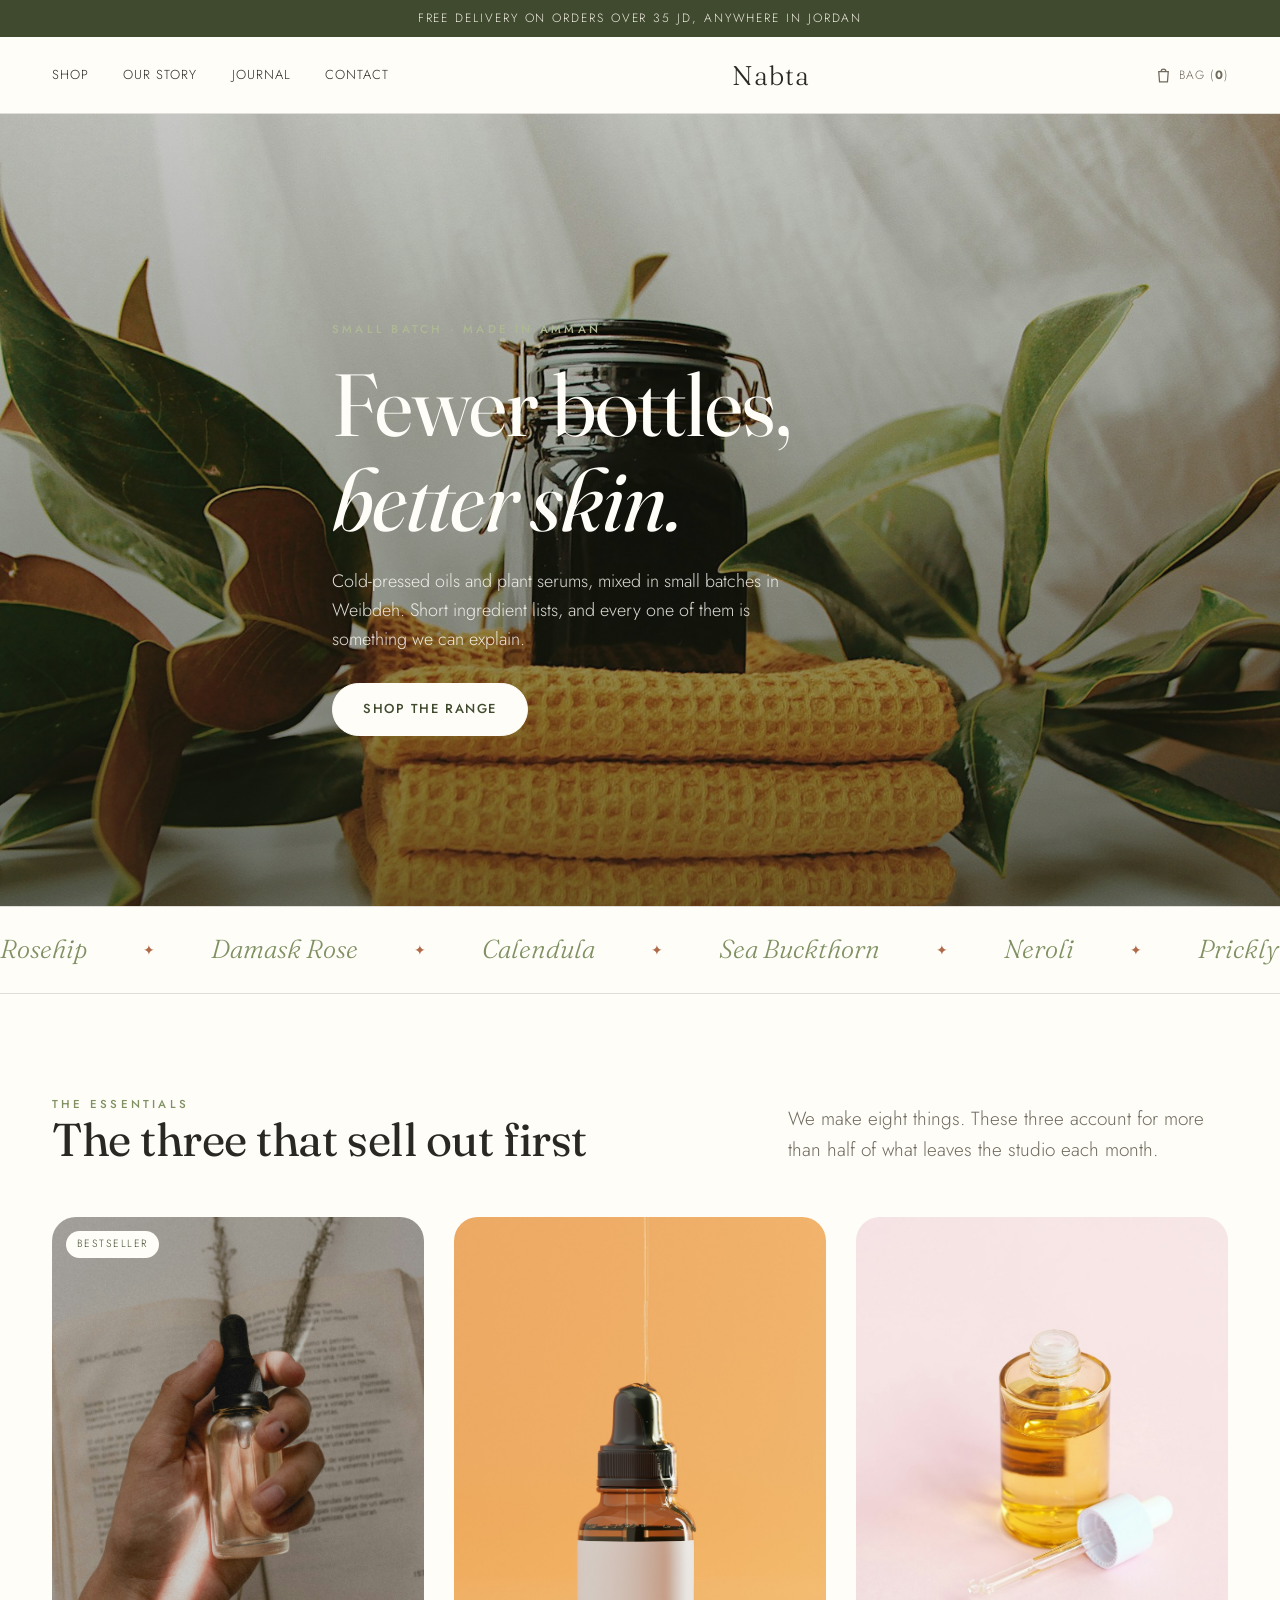
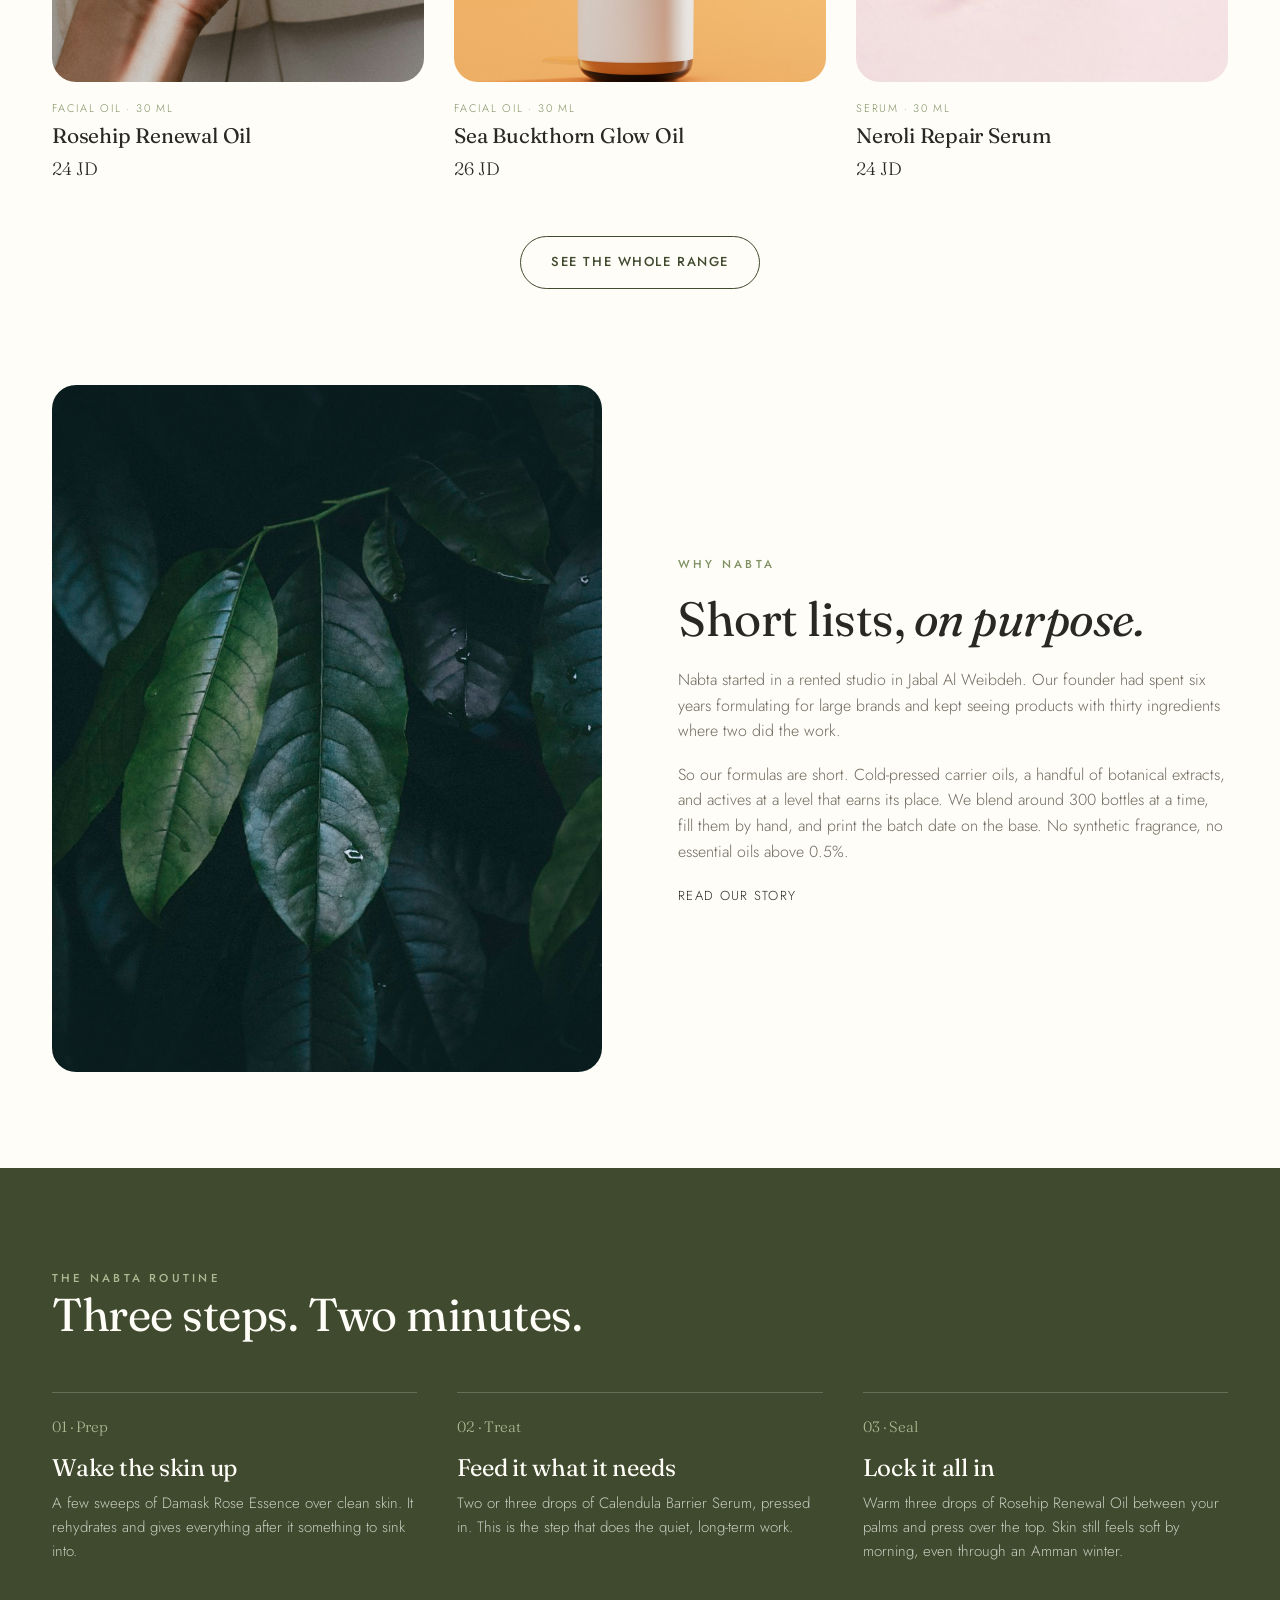
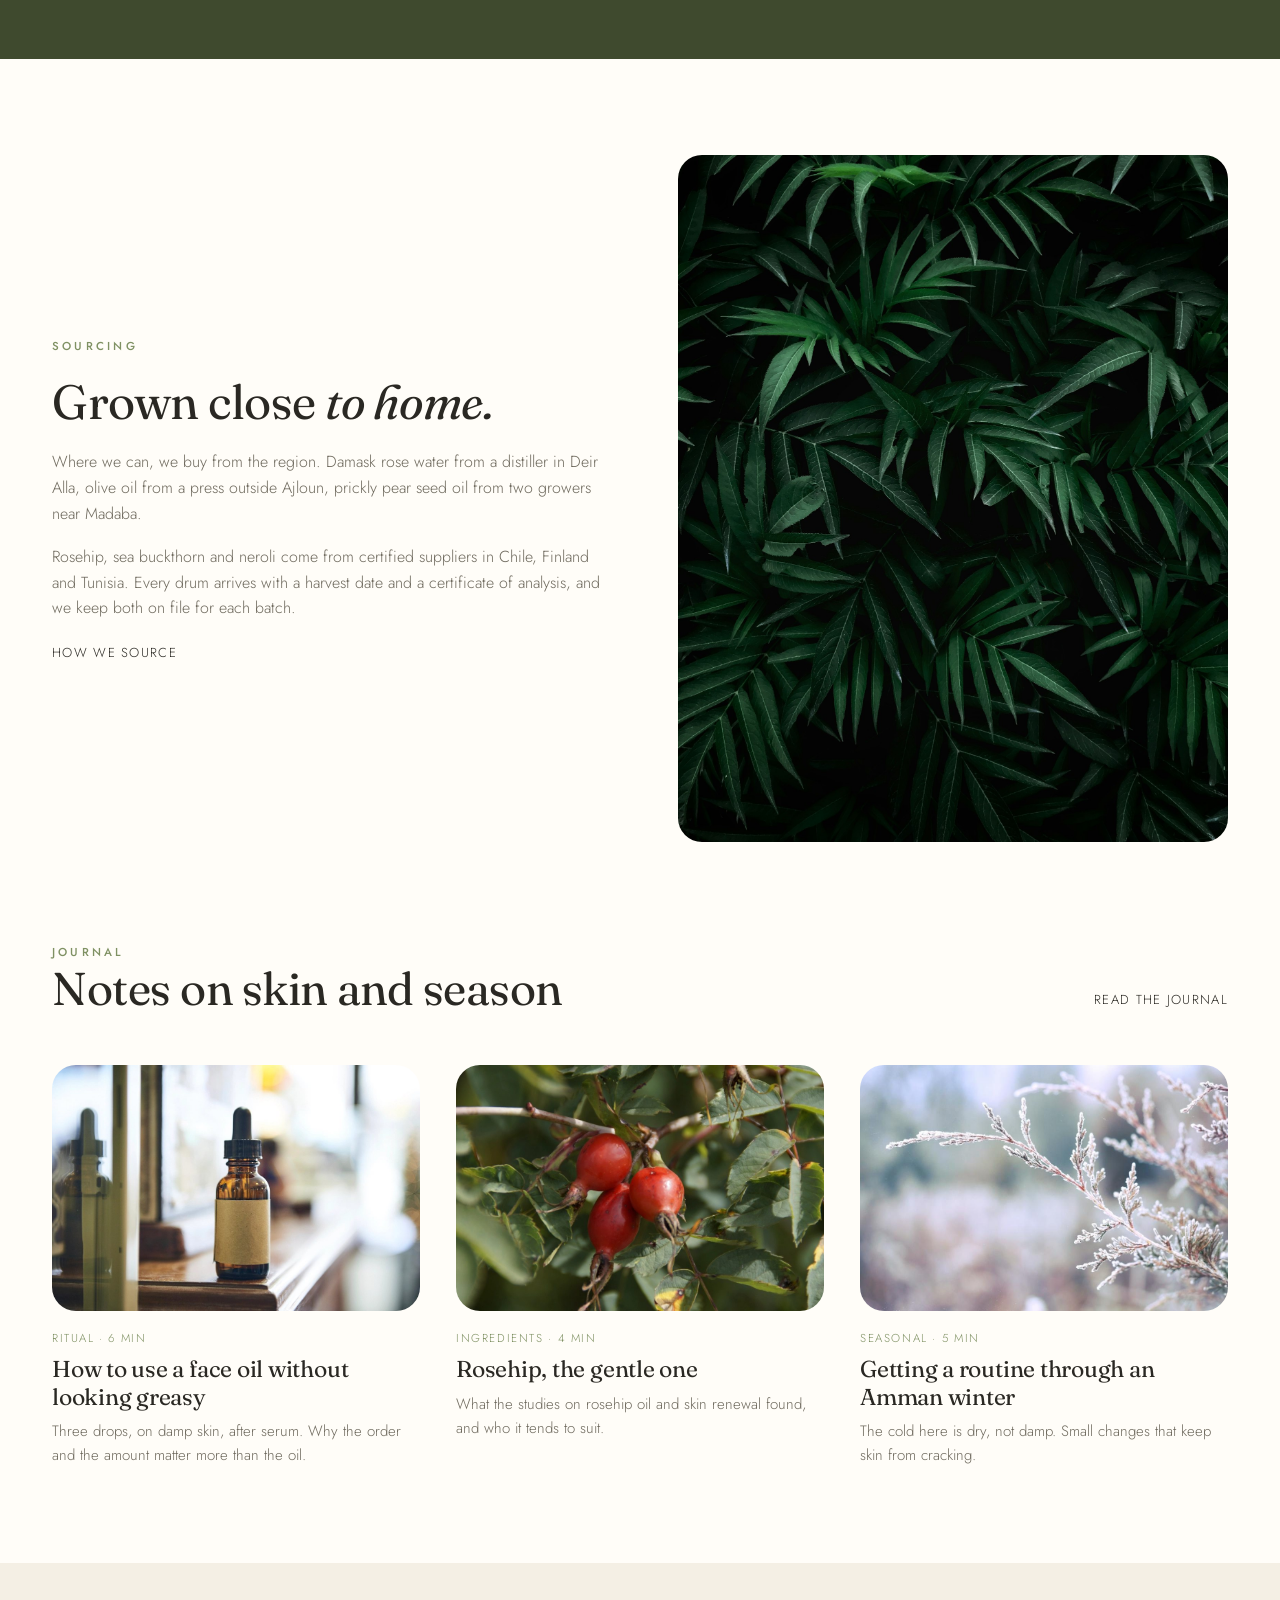
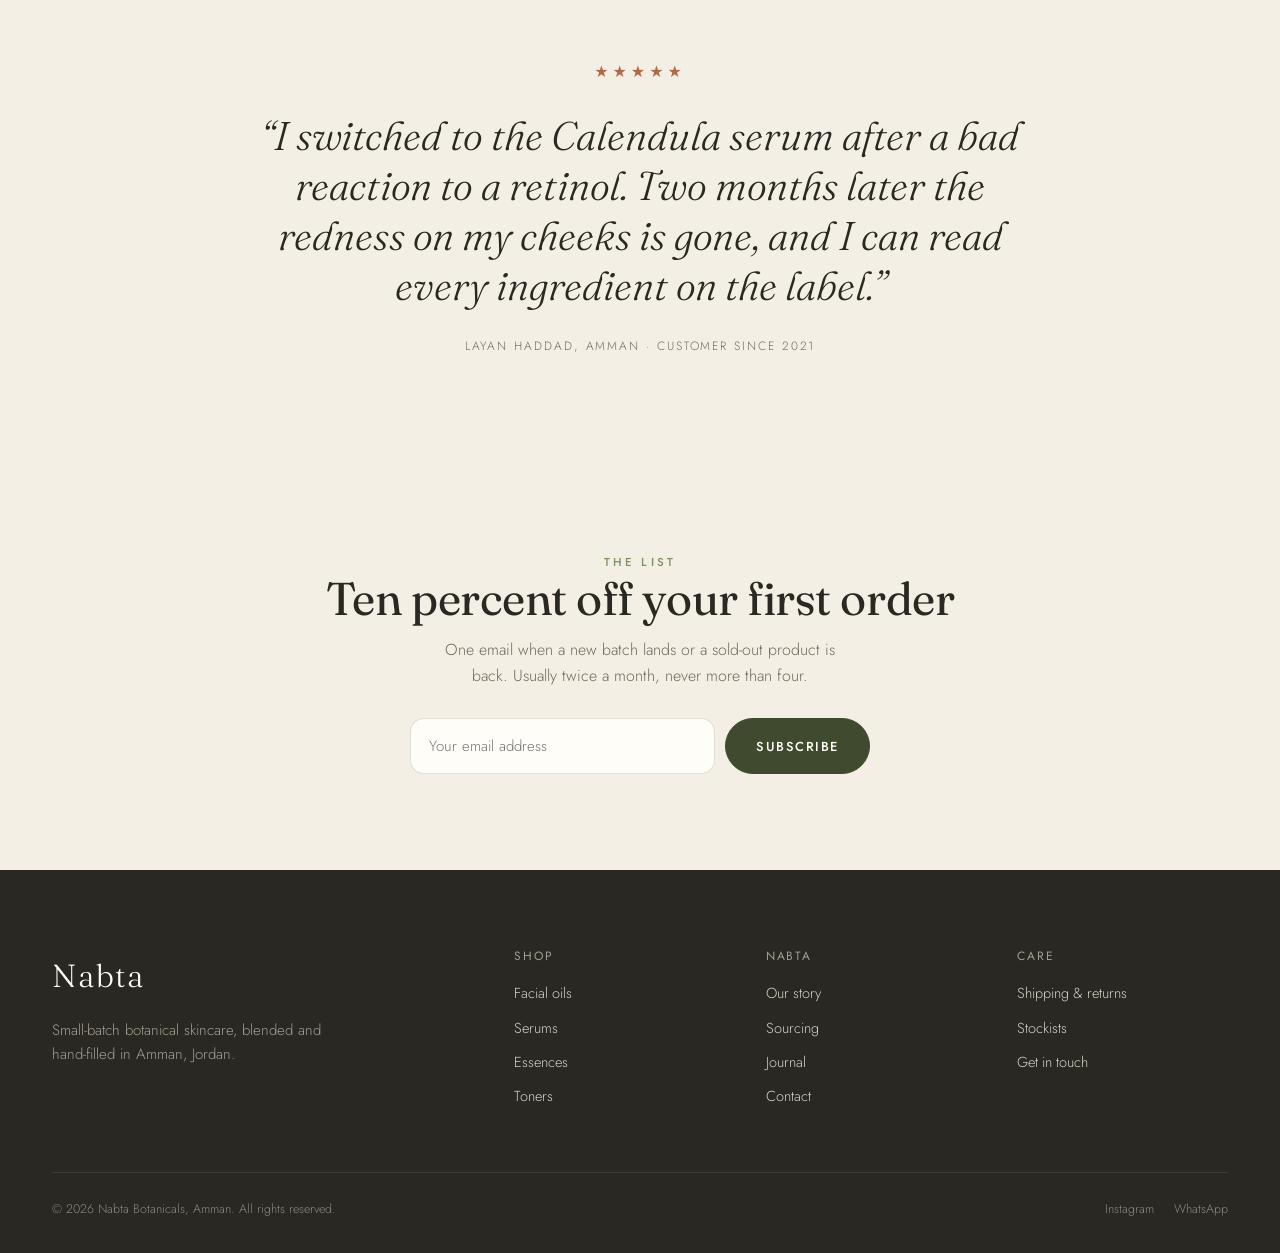
==== commit 9595eb9f: "Make the bag work: saved cart, bag drawer with quantities, checkout and order confirmation Also show" ====
--- a/index.html
+++ b/index.html
@@ -13,7 +13,7 @@
 <link rel="preconnect" href="https://fonts.googleapis.com">
 <link rel="preconnect" href="https://fonts.gstatic.com" crossorigin>
 <link href="https://fonts.googleapis.com/css2?family=Fraunces:ital,opsz,wght@0,9..144,400;0,9..144,500;1,9..144,400&family=Jost:wght@300;400;500&display=swap" rel="stylesheet">
-<link rel="stylesheet" href="assets/css/style.css">
+<link rel="stylesheet" href="assets/css/style.css?v=2">
 </head>
 <body>
 <div class="topbar">Free delivery on orders over 35 JD, anywhere in Jordan</div>
@@ -192,6 +192,6 @@
     </div>
   </div>
 </footer>
-<script src="assets/js/main.js"></script>
+<script src="assets/js/main.js?v=2"></script>
 </body>
 </html>
--- a/assets/css/style.css
+++ b/assets/css/style.css
@@ -176,3 +176,40 @@
   .news form{flex-direction:column}
   .mobile-open .nav-links{display:flex;position:absolute;top:76px;left:0;right:0;flex-direction:column;background:var(--paper);padding:24px 20px;gap:18px;border-bottom:1px solid var(--line)}
 }
+
+/* bag drawer */
+.nav-icon{position:relative;cursor:pointer}
+.bag{position:fixed;inset:0;z-index:200;visibility:hidden}
+.bag.open{visibility:visible}
+.bag-overlay{position:absolute;inset:0;background:rgba(42,40,35,.38);opacity:0;transition:opacity .4s var(--ease)}
+.bag.open .bag-overlay{opacity:1}
+.bag-panel{position:absolute;top:0;right:0;height:100%;width:min(440px,100%);background:var(--paper);display:flex;flex-direction:column;transform:translateX(100%);transition:transform .5s var(--ease)}
+.bag.open .bag-panel{transform:none}
+.bag-head{display:flex;justify-content:space-between;align-items:center;padding:22px 28px;border-bottom:1px solid var(--line)}
+.bag-head h3{font-size:26px}
+.bag-x{background:none;border:0;font-size:30px;line-height:1;color:var(--ink);cursor:pointer}
+.bag-body{flex:1;overflow-y:auto;padding:20px 28px 32px}
+.bag-list{list-style:none}
+.bag-item{display:grid;grid-template-columns:72px 1fr auto;gap:16px;padding:16px 0;border-bottom:1px solid var(--line)}
+.bag-item img,.bag-ph{width:72px;height:88px;object-fit:cover;border-radius:var(--r-md);background:var(--cream)}
+.bag-name{font-family:var(--serif);font-size:18px;line-height:1.2}
+.bag-cat{font-size:11px;letter-spacing:.14em;text-transform:uppercase;color:var(--sage);margin-top:4px}
+.bag-qty{display:inline-flex;align-items:center;gap:14px;margin-top:12px;border:1px solid var(--line);border-radius:var(--r-pill);padding:4px 12px}
+.bag-qty button{background:none;border:0;font-size:17px;color:var(--olive);cursor:pointer;width:18px}
+.bag-side{display:flex;flex-direction:column;align-items:flex-end;justify-content:space-between;font-size:15px}
+.bag-rm{background:none;border:0;font:inherit;font-size:12px;color:var(--muted);text-decoration:underline;cursor:pointer}
+.bag-totals{margin:22px 0 18px;font-size:15px}
+.bag-totals>div{display:flex;justify-content:space-between;padding:5px 0;color:var(--muted)}
+.bag-totals .bag-total{color:var(--ink);font-size:17px;font-weight:400;border-top:1px solid var(--line);margin-top:8px;padding-top:12px}
+.bag-note{font-size:13px;color:var(--clay);margin:4px 0}
+.bag-cta{width:100%;justify-content:center}
+.bag-empty{text-align:center;padding:48px 8px}
+.bag-empty h3{font-size:28px;margin:10px 0 12px}
+.bag-empty p{color:var(--muted);margin-bottom:22px}
+.bag-back{background:none;border:0;font:inherit;font-size:13px;color:var(--olive);cursor:pointer;margin-bottom:18px}
+.bag-error{color:var(--clay);font-size:14px;margin-bottom:12px}
+/* touch: no hover, so always show "Add to bag"; show the bag count as a badge on phones */
+@media(hover:none){.prod-add{opacity:1;transform:none}}
+@media(max-width:640px){
+  .nav-icon[data-count]:not([data-count="0"])::after{content:attr(data-count);position:absolute;top:-6px;right:-9px;min-width:17px;height:17px;padding:0 4px;border-radius:9px;background:var(--olive);color:var(--paper);font-size:10px;line-height:17px;text-align:center;letter-spacing:0}
+}
